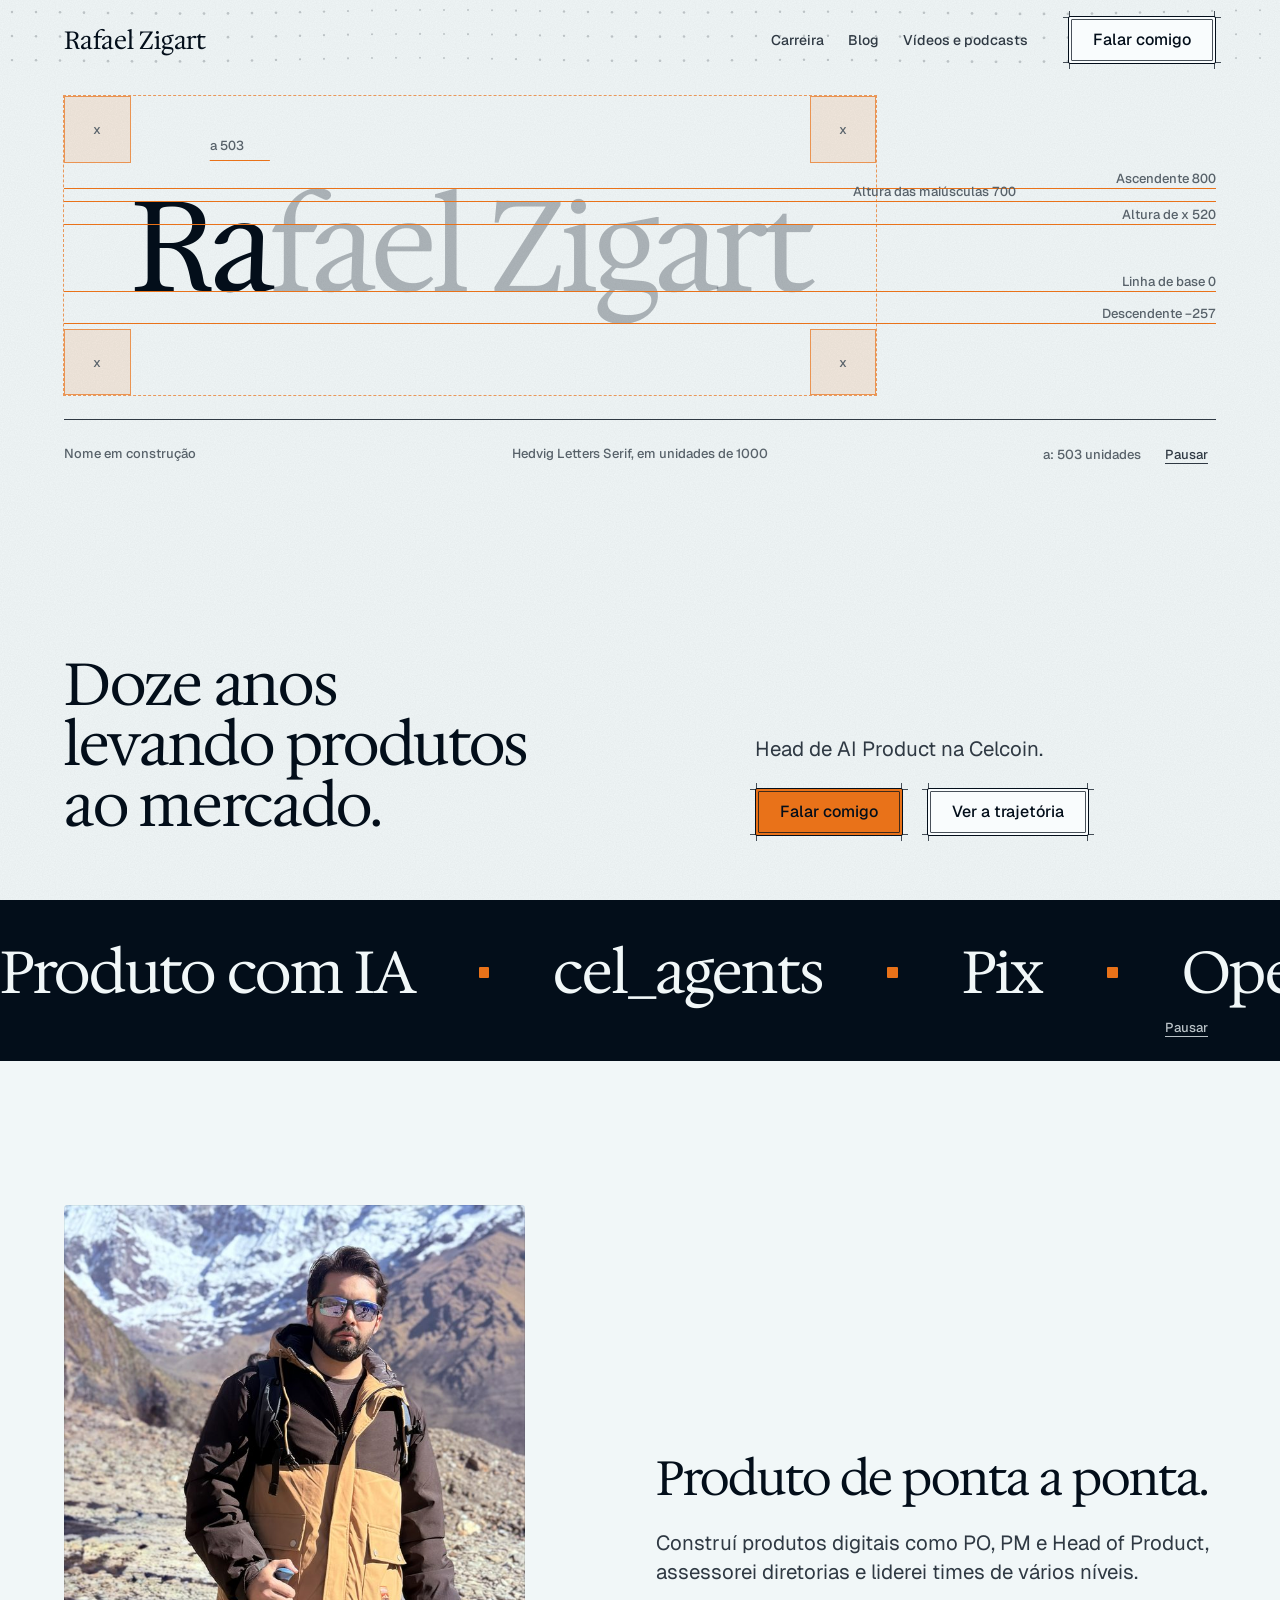
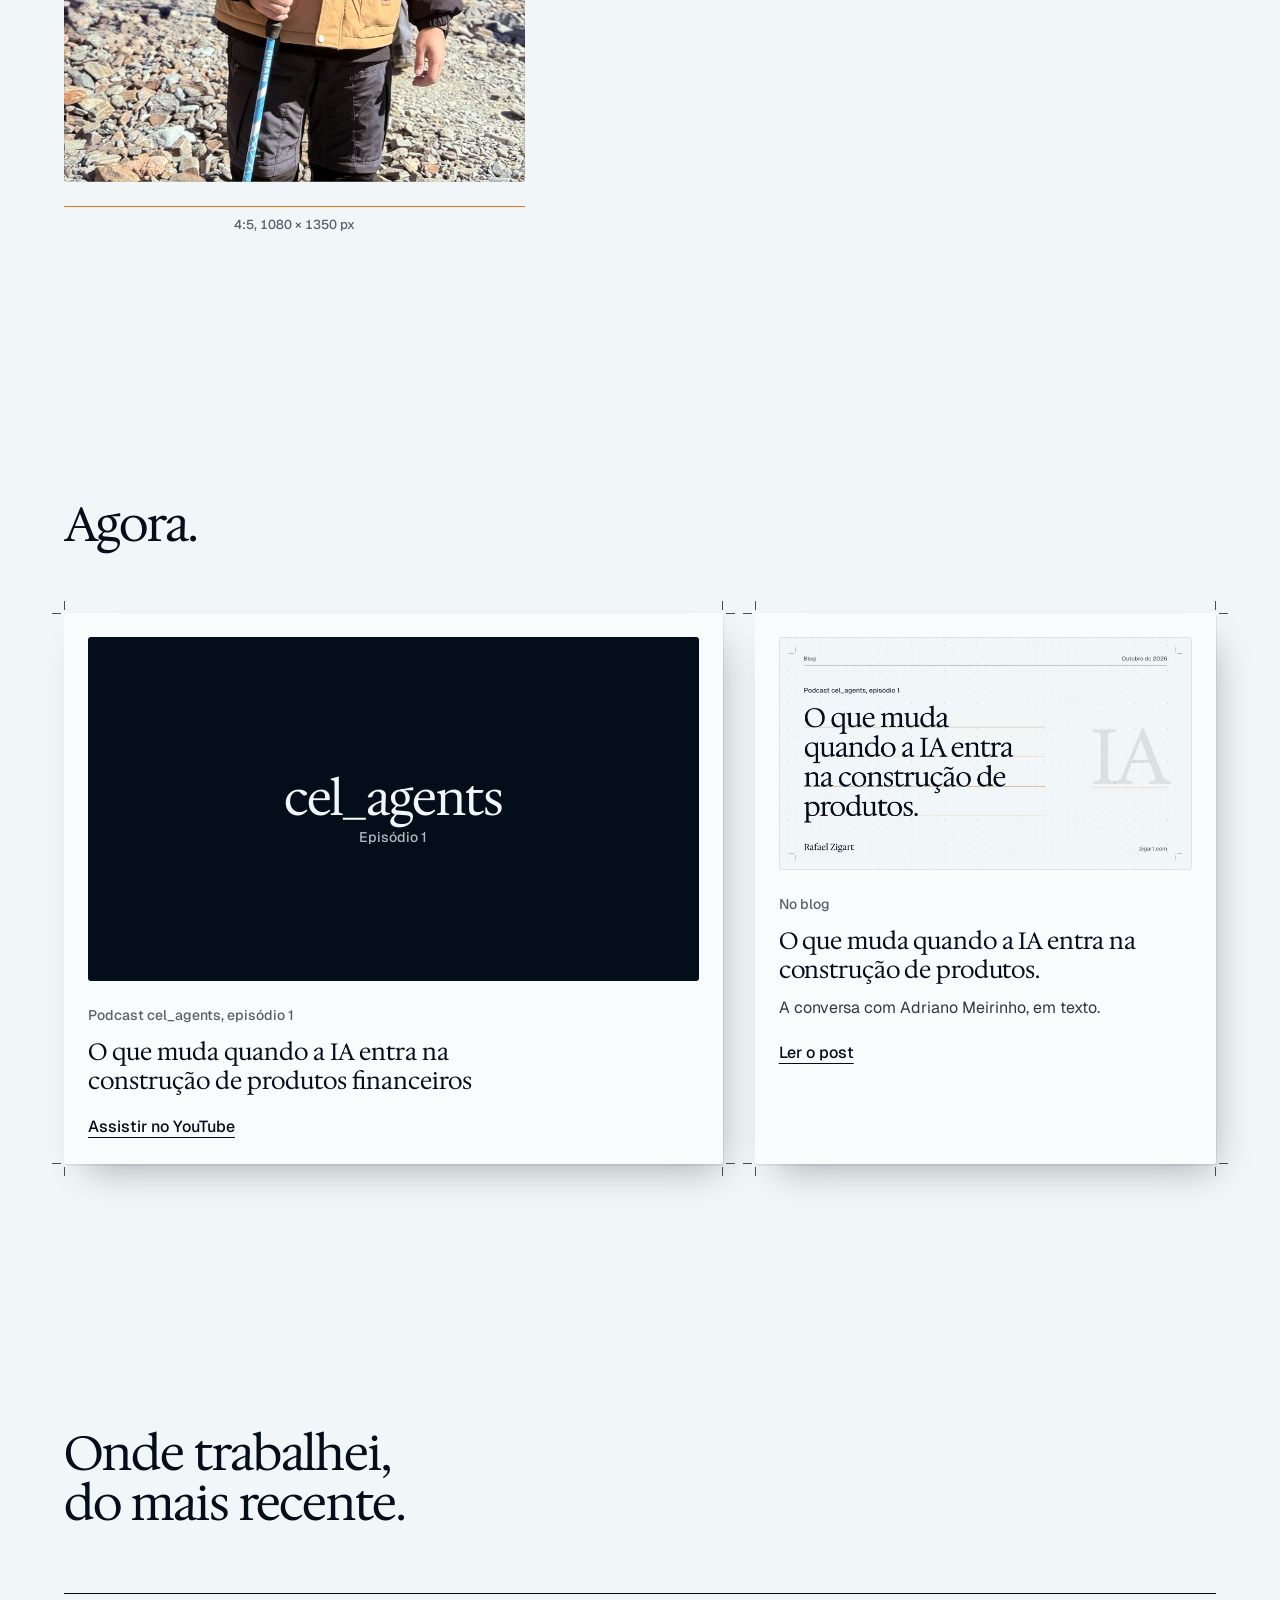
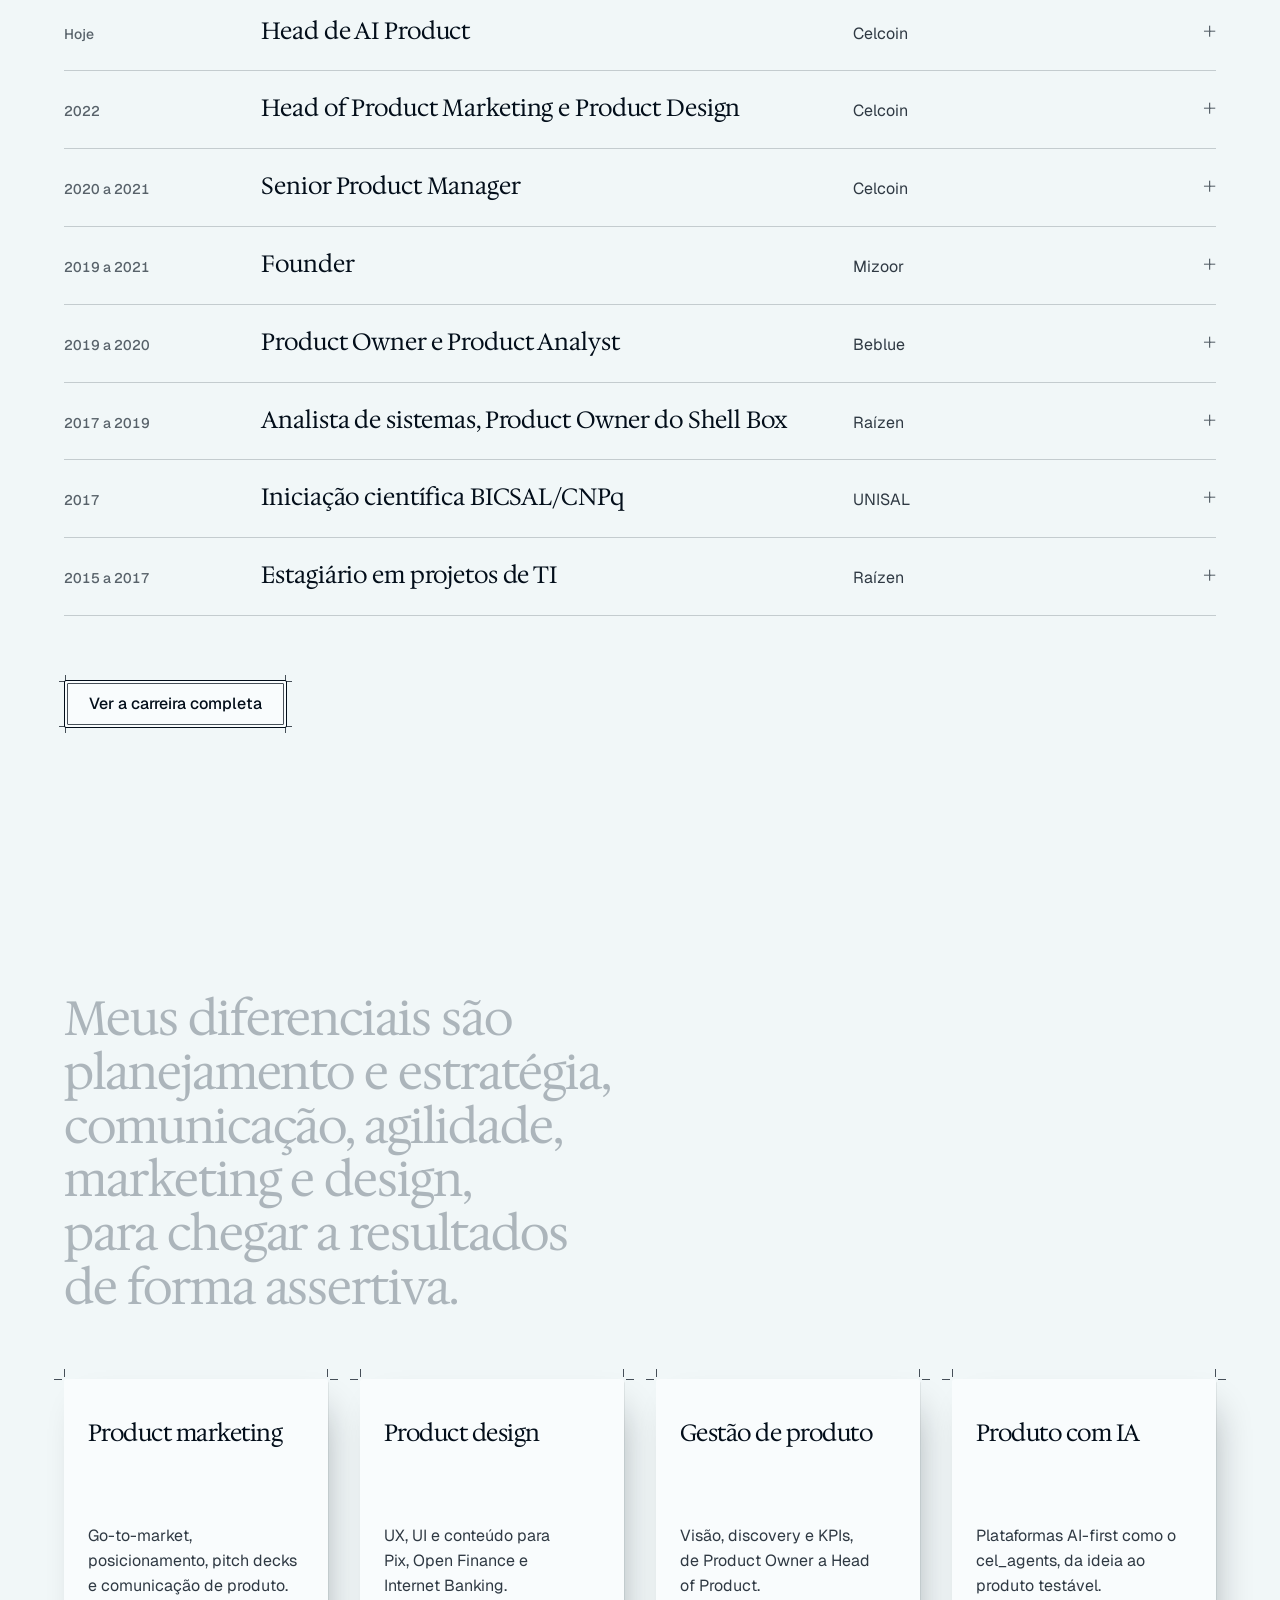
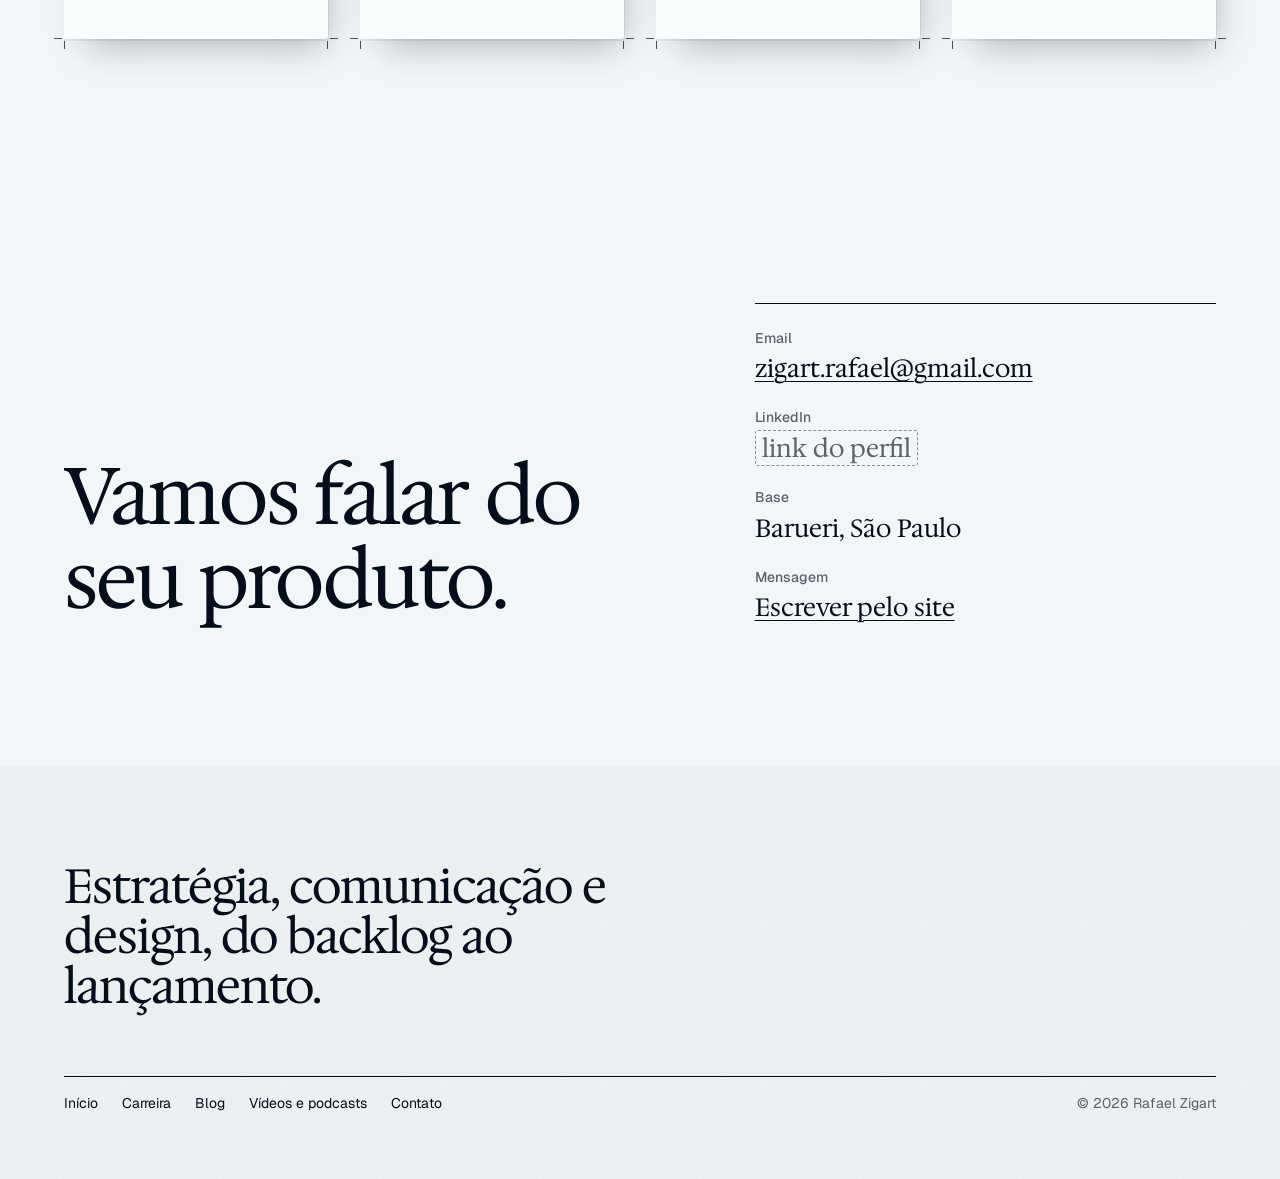
==== index.html @ e094306a "Transições entre páginas, títulos que sobem palavra por palavra, números que contam e foto revelada " ====
<!doctype html>
<html lang="pt-BR">
<head>
<meta charset="utf-8">
<meta name="viewport" content="width=device-width, initial-scale=1">
<title>Rafael Zigart, produto e design</title>
<meta name="description" content="Rafael Zigart é Head de AI Product na Celcoin, com doze anos levando produtos digitais ao mercado.">
<link rel="preconnect" href="https://fonts.googleapis.com">
<link rel="preconnect" href="https://fonts.gstatic.com" crossorigin>
<link href="https://fonts.googleapis.com/css2?family=Hedvig+Letters+Serif:opsz@12..24&family=Geist:wght@400;500&display=swap" rel="stylesheet">
<script>(function(){var d=document.documentElement;d.classList.add('js');try{var n=sessionStorage.getItem('zc');if(n&&!matchMedia('(prefers-reduced-motion: reduce)').matches){d.classList.add('is-entering');d.setAttribute('data-curtain',n);sessionStorage.removeItem('zc');setTimeout(function(){d.classList.remove('is-entering','is-revealing');},2500);}}catch(e){}})();</script>
<script src="js/site.js" defer></script>
<link rel="stylesheet" href="css/site.css">
</head>
<body>
<a class="skip" href="#main">Pular para o conteúdo</a>

<header class="nav proof">
    <div class="container">
      <a class="wordmark" href="index.html" aria-label="Rafael Zigart, início">Rafael Zigart</a>
      <div class="nav__right">
        <nav aria-label="Principal">
          <ul class="nav__links"><li><a href="carreira.html">Carreira</a></li><li><a href="blog/">Blog</a></li><li><a href="midia.html">Vídeos e podcasts</a></li></ul>
        </nav>
        <a class="btn crop" href="contato.html">Falar comigo</a>
      </div>
    </div>
  </header>

<main id="main">
  <section class="hero proof" aria-labelledby="hero-title">
    <div class="container">
      <figure class="construct" aria-label="O nome Rafael Zigart desenhado com as linhas de construção da fonte">
        <div class="construct__frame">
          <span class="construct__name" aria-hidden="true"><span class="ch" data-adv="648">R</span><span class="ch" data-adv="503">a</span><span class="ch" data-adv="367">f</span><span class="ch" data-adv="503">a</span><span class="ch" data-adv="517">e</span><span class="ch" data-adv="278">l</span><span class="ch" data-adv="220"> </span><span class="ch" data-adv="589">Z</span><span class="ch" data-adv="287">i</span><span class="ch" data-adv="510">g</span><span class="ch" data-adv="503">a</span><span class="ch" data-adv="417">r</span><span class="ch" data-adv="391">t</span></span>
          <span class="measure" aria-hidden="true"><i class="measure__bar"></i><b class="measure__val"></b></span>
          <span class="cs cs--tl" aria-hidden="true">x</span><span class="cs cs--tr" aria-hidden="true">x</span><span class="cs cs--bl" aria-hidden="true">x</span><span class="cs cs--br" aria-hidden="true">x</span>
        </div>
        <div class="guides" aria-hidden="true">
          <i class="guide guide--asc"><span>Ascendente 800</span></i>
          <i class="guide guide--cap"><span>Altura das maiúsculas 700</span></i>
          <i class="guide guide--x"><span>Altura de x 520</span></i>
          <i class="guide guide--base"><span>Linha de base 0</span></i>
          <i class="guide guide--desc"><span>Descendente −257</span></i>
        </div>
        <figcaption class="readline"><span>Nome em construção</span><span>Hedvig Letters Serif, em unidades de 1000</span><span class="readline__end"><span data-measure-hint="Toque numa letra para medir">Toque numa letra para medir</span><button class="measure-toggle" type="button" data-measure-toggle>Pausar</button></span></figcaption>
      </figure>
      <div class="hero__foot">
        <h1 id="hero-title">Doze anos levando produtos ao mercado.</h1>
        <div class="hero__side">
          <p class="lead">Head de AI Product na Celcoin.</p>
          <div class="actions">
            <a class="btn btn--primary crop" href="contato.html">Falar comigo</a>
            <a class="btn crop" href="#trajetoria">Ver a trajetória</a>
          </div>
        </div>
      </div>
    </div>
  </section>

  <section class="marquee" data-loop aria-label="Temas com que trabalho">
    <div class="marquee__track">
      <ul class="marquee__list"><li>Produto com IA</li><li>cel_agents</li><li>Pix</li><li>Open Finance</li><li>Design system</li><li>Go-to-market</li><li>Shell Box</li><li>Discovery</li><li>Internet Banking</li><li>Product marketing</li></ul>
      <ul class="marquee__list" aria-hidden="true"><li>Produto com IA</li><li>cel_agents</li><li>Pix</li><li>Open Finance</li><li>Design system</li><li>Go-to-market</li><li>Shell Box</li><li>Discovery</li><li>Internet Banking</li><li>Product marketing</li></ul>
    </div>
    <div class="container marquee__bar"><button class="marquee__toggle" type="button" data-loop-toggle>Pausar</button></div>
  </section>

  <section class="section about" id="sobre" aria-labelledby="about-title">
    <div class="container about__grid">
      <figure class="about__photo">
        <div class="photo crop">
          <img src="images/rafael-1080.jpg" srcset="images/rafael-720.jpg 720w, images/rafael-1080.jpg 1080w" sizes="(min-width: 60rem) 40vw, 100vw" width="1080" height="1350" alt="Rafael Zigart de óculos escuros e jaqueta, com um bastão de caminhada, diante de montanhas nevadas" loading="lazy">
        </div>
        <figcaption class="redline"><span>4:5, 1080 × 1350 px</span></figcaption>
      </figure>
      <div class="about__text">
        <h2 id="about-title">Produto de ponta a ponta.</h2>
        <p class="lead">Construí produtos digitais como PO, PM e Head of Product, assessorei diretorias e liderei times de vários níveis.</p>
      </div>
    </div>
  </section>

  <section class="section section--s now" id="agora" aria-labelledby="now-title">
    <div class="container">
      <div class="head"><h2 id="now-title">Agora.</h2></div>
      <div class="now__grid">
        <a class="now__card now__card--ep crop" href="https://www.youtube.com/watch?v=ND6KEQ3miMg">
          <span class="thumb" data-slot="now-ep" data-kind="product" data-alt="Miniatura do episódio 1 de cel_agents">
            <img src="https://i.ytimg.com/vi/ND6KEQ3miMg/hqdefault.jpg" width="480" height="360" alt="" loading="lazy">
            <span class="thumb__fallback" aria-hidden="true">cel_agents<small>Episódio 1</small></span>
          </span>
          <span class="now__meta">Podcast cel_agents, episódio 1</span>
          <span class="now__title">O que muda quando a IA entra na construção de produtos financeiros</span>
          <span class="now__go">Assistir no YouTube</span>
        </a>
        <a class="now__card now__card--post crop" href="blog/ia-na-construcao-de-produtos-financeiros.html">
          <img class="now__cover" src="images/blog/ia-na-construcao-de-produtos-financeiros.jpg" width="1600" height="900" alt="" loading="lazy">
          <span class="now__meta">No blog</span>
          <span class="now__title now__title--l">O que muda quando a IA entra na construção de produtos.</span>
          <span class="now__line">A conversa com Adriano Meirinho, em texto.</span>
          <span class="now__go">Ler o post</span>
        </a>
      </div>
    </div>
  </section>

  <section class="section" id="trajetoria" aria-labelledby="career-title">
    <div class="container">
      <div class="head"><h2 id="career-title">Onde trabalhei, do mais recente.</h2></div>
      <ul class="set summary"><li><a class="sum" href="carreira.html#c1"><span class="sum__years">Hoje</span><span class="sum__role">Head de AI Product</span><span class="sum__org">Celcoin</span><span class="sum__go" aria-hidden="true">+</span></a></li><li><a class="sum" href="carreira.html#c2"><span class="sum__years">2022</span><span class="sum__role">Head of Product Marketing e Product Design</span><span class="sum__org">Celcoin</span><span class="sum__go" aria-hidden="true">+</span></a></li><li><a class="sum" href="carreira.html#c3"><span class="sum__years">2020 a 2021</span><span class="sum__role">Senior Product Manager</span><span class="sum__org">Celcoin</span><span class="sum__go" aria-hidden="true">+</span></a></li><li><a class="sum" href="carreira.html#c4"><span class="sum__years">2019 a 2021</span><span class="sum__role">Founder</span><span class="sum__org">Mizoor</span><span class="sum__go" aria-hidden="true">+</span></a></li><li><a class="sum" href="carreira.html#c5"><span class="sum__years">2019 a 2020</span><span class="sum__role">Product Owner e Product Analyst</span><span class="sum__org">Beblue</span><span class="sum__go" aria-hidden="true">+</span></a></li><li><a class="sum" href="carreira.html#c6"><span class="sum__years">2017 a 2019</span><span class="sum__role">Analista de sistemas, Product Owner do Shell Box</span><span class="sum__org">Raízen</span><span class="sum__go" aria-hidden="true">+</span></a></li><li><a class="sum" href="carreira.html#c7"><span class="sum__years">2017</span><span class="sum__role">Iniciação científica BICSAL/CNPq</span><span class="sum__org">UNISAL</span><span class="sum__go" aria-hidden="true">+</span></a></li><li><a class="sum" href="carreira.html#c8"><span class="sum__years">2015 a 2017</span><span class="sum__role">Estagiário em projetos de TI</span><span class="sum__org">Raízen</span><span class="sum__go" aria-hidden="true">+</span></a></li></ul>
      <div class="summary__more"><a class="btn crop" href="carreira.html">Ver a carreira completa</a></div>
    </div>
  </section>

  <section class="section section--s" id="o-que-faco" aria-labelledby="do-title">
    <div class="container">
      <div class="head words">
        <h2 id="do-title" class="words__text" data-words>Meus diferenciais são planejamento e estratégia, comunicação, agilidade, marketing e design, para chegar a resultados de forma assertiva.</h2>
      </div>
      <ul class="cards">
        <li class="card crop"><h3>Product marketing</h3><p>Go-to-market, posicionamento, pitch decks e comunicação de produto.</p></li>
        <li class="card crop"><h3>Product design</h3><p>UX, UI e conteúdo para Pix, Open Finance e Internet Banking.</p></li>
        <li class="card crop"><h3>Gestão de produto</h3><p>Visão, discovery e KPIs, de Product Owner a Head of Product.</p></li>
        <li class="card crop"><h3>Produto com IA</h3><p>Plataformas AI-first como o cel_agents, da ideia ao produto testável.</p></li>
      </ul>
    </div>
  </section>

  <section class="section" id="contato" aria-labelledby="contact-title">
    <div class="container contact">
      <h2 id="contact-title">Vamos falar do seu produto.</h2>
      <dl>
        <div><dt>Email</dt><dd><a class="link" href="mailto:zigart.rafael@gmail.com">zigart.rafael@gmail.com</a></dd></div>
        <div><dt>LinkedIn</dt><dd><span class="fill" data-fill="linkedin">link do perfil</span></dd></div>
        <div><dt>Base</dt><dd>Barueri, São Paulo</dd></div>
        <div><dt>Mensagem</dt><dd><a class="link" href="contato.html">Escrever pelo site</a></dd></div>
      </dl>
    </div>
  </section>
</main>

<footer class="footer proof">
  <div class="container">
    <p class="footer__line">Estratégia, comunicação e design, do backlog ao lançamento.</p>
    <div class="footer__row">
      <ul><li><a href="index.html">Início</a></li><li><a href="carreira.html">Carreira</a></li><li><a href="blog/">Blog</a></li><li><a href="midia.html">Vídeos e podcasts</a></li><li><a href="contato.html">Contato</a></li></ul>
      <p>© 2026 Rafael Zigart</p>
    </div>
  </div>
</footer>
<script>document.querySelectorAll('[data-slot] img').forEach((i) => { if (i.complete && !i.naturalWidth) i.remove(); else i.addEventListener('error', () => i.remove(), { once: true }); });</script>
</body>
</html>
---- css/site.css ----
/* Hallmark · shape: Long Document, swapped to an index that opens (a hire page needs its action in view, not inside prose) · genre: editorial · theme: Studio (by request) · job: hire · draw: de8ef2
 * hero: Ledge (swapped from Banner: the user asked for the Studio look, its wordmark construction) · nav: edge-aligned, the wordmark, two links and the printed action, no rule (swapped from search-led: one page has nothing to search) · footer: statement, one line from his own profile over the links · imagery: one photograph, the user's own, natural, crop-marked in the about split · signature: the name under construction, Hedvig set huge on its real metrics (ascender 800, cap 700, x-height 520, descender -257)
 * axes: light/roman-serif/cool · posture: restrained · contrast: pass · fold: pass · v2.0.0 */
/* Hallmark · pre-emit critique: P4 H4 E4 S4 R4 V4 · weakest: S, a head about twelve years fits other careers; the name drawn on its own font metrics and the Shell Box case opened in place carry the specificity */
/* Hallmark · dismissed 58 · the 88 words at y 1200 are the index rows, years and company names read as a list, not running copy */
/* Hallmark · waive 77 · midia lists are empty until the YouTube and podcast links arrive · midia, contato and blog are inner pages of the Rafael Zigart site, filled one line per video or episode */
/* Hallmark · dismissed 25 · .words__text is a one-sentence statement at section size, not running prose; 28ch keeps it to four lines */
/* Hallmark · dismissed F7 · every printed piece is the same paper sheet by the Studio theme rule: one shadow, for paper objects only */
/* Hallmark · dismissed 23 · the curtain accent is a 1px baseline rule drawn by a gradient sized 100% x 1px, not a fill */
@import url("./tokens.css");
@import url("./base.css");

:root {
  --nav-h: 80px;
  --text-mark: clamp(3rem, 10vw, 11rem);
  --cs: 0.52em;
  --grain: url("data:image/svg+xml,%3Csvg xmlns='http://www.w3.org/2000/svg' width='160' height='160'%3E%3Cfilter id='n'%3E%3CfeTurbulence type='fractalNoise' baseFrequency='0.85' numOctaves='2' stitchTiles='stitch'/%3E%3CfeColorMatrix values='0 0 0 0 0 0 0 0 0 0 0 0 0 0 0 0 0 0 0.05 0'/%3E%3C/filter%3E%3Crect width='100%25' height='100%25' filter='url(%23n)'/%3E%3C/svg%3E");
}

.skip { position: absolute; left: var(--space-md); top: calc(-1 * var(--space-3xl)); z-index: var(--z-toast); padding: var(--space-xs) var(--space-md); background: var(--color-ink); color: var(--color-paper); }
.skip:focus-visible { top: var(--space-md); }

/* The proof ground: hero, nav and footer only */
.proof { background-image: var(--grain), radial-gradient(circle at 1px 1px, var(--color-dot) 1px, transparent 1.4px); background-size: 160px 160px, 24px 24px; }

/* Crop marks */
.crop { position: relative; --l: 8px; --o: 10px; }
.crop::before { content: ""; position: absolute; inset: calc(-1 * var(--o)); pointer-events: none; transition: transform var(--dur-short) var(--ease-out);
  background:
    linear-gradient(var(--color-mark), var(--color-mark)) 0 var(--o) / var(--l) 1px no-repeat,
    linear-gradient(var(--color-mark), var(--color-mark)) var(--o) 0 / 1px var(--l) no-repeat,
    linear-gradient(var(--color-mark), var(--color-mark)) 100% var(--o) / var(--l) 1px no-repeat,
    linear-gradient(var(--color-mark), var(--color-mark)) calc(100% - var(--o)) 0 / 1px var(--l) no-repeat,
    linear-gradient(var(--color-mark), var(--color-mark)) 0 calc(100% - var(--o)) / var(--l) 1px no-repeat,
    linear-gradient(var(--color-mark), var(--color-mark)) var(--o) 100% / 1px var(--l) no-repeat,
    linear-gradient(var(--color-mark), var(--color-mark)) 100% calc(100% - var(--o)) / var(--l) 1px no-repeat,
    linear-gradient(var(--color-mark), var(--color-mark)) calc(100% - var(--o)) 100% / 1px var(--l) no-repeat; }

/* Printed controls */
.btn { position: relative; display: inline-flex; align-items: center; min-height: 48px; padding: 0 var(--space-lg); border: var(--rule-hair) solid var(--color-ink); border-radius: 2px; background: var(--color-paper-hi); color: var(--color-ink); font: 500 var(--text-md)/1 var(--font-body); white-space: nowrap; text-decoration: none; cursor: pointer; transition: background-color var(--dur-short) var(--ease-out), transform var(--dur-micro) var(--ease-out); }
.btn::after { content: ""; position: absolute; inset: 2px; border: var(--rule-hair) solid var(--color-mark); border-radius: 1px; pointer-events: none; }
.btn.crop { --l: 6px; --o: 6px; }
.btn:hover { background: var(--color-paper-2); }
.btn:hover::before { transform: scale(1.06, 1.18); }
.btn:active { transform: translateY(1px); }
.btn:focus-visible { outline: 2px solid var(--color-focus); outline-offset: 3px; }
.btn:disabled, .btn[aria-disabled="true"] { opacity: 0.55; cursor: not-allowed; transform: none; }
.btn--primary { background: var(--color-accent); color: var(--color-accent-ink); }
.btn--primary:hover { background: color-mix(in oklab, var(--color-accent) 88%, var(--color-ink)); }
@media (prefers-reduced-motion: reduce) { .btn, .crop::before { transition: background-color var(--dur-short) linear; } .btn:hover::before { transform: none; } }

/* Nav */
.nav { height: var(--nav-h); }
.nav .container { display: flex; align-items: center; justify-content: space-between; gap: var(--space-lg); height: 100%; }
.wordmark { font: 400 var(--text-xl)/1 var(--font-display); letter-spacing: -0.01em; color: var(--color-ink); text-decoration: none; white-space: nowrap; }
.wordmark:focus-visible { outline: 2px solid var(--color-focus); outline-offset: 4px; }
.nav__right { display: flex; align-items: center; gap: var(--space-xl); }
.nav__links { display: flex; gap: var(--space-lg); margin: 0; padding: 0; list-style: none; }
.nav__links a { font-size: var(--text-sm); font-weight: 500; color: var(--color-ink-2); text-decoration: none; white-space: nowrap; transition: color var(--dur-short) var(--ease-out); }
.nav__links a:hover { color: var(--color-ink); text-decoration: underline var(--rule-hair) var(--color-accent); text-underline-offset: 0.3em; }
.nav__links a:focus-visible { outline: 2px solid var(--color-focus); outline-offset: 4px; }

/* Hero: the name under construction */
.hero { min-height: calc(100dvh - var(--nav-h)); display: flex; }
.hero .container { display: flex; flex-direction: column; justify-content: space-between; gap: var(--space-xl); padding-block: var(--space-md) var(--space-2xl); }
.readline { display: grid; grid-template-columns: repeat(3, minmax(0, 1fr)); align-items: center; gap: var(--space-md); padding-bottom: var(--space-sm); border-bottom: var(--rule-hair) solid var(--color-ink-2); font-size: var(--text-xs); font-weight: 500; color: var(--color-muted); }
.readline span:nth-child(2) { text-align: center; }
.readline span:last-child { text-align: end; }
.construct { position: relative; margin: 0; font-size: var(--text-mark); }
.construct .readline { margin-top: var(--space-lg); padding: var(--space-sm) 0 0; border-bottom: 0; border-top: var(--rule-hair) solid var(--color-ink-2); }
.construct__frame { position: relative; display: inline-block; padding: var(--cs); outline: 1px dashed color-mix(in oklab, var(--color-accent) 70%, transparent); outline-offset: 0; }
.construct__name { display: block; font: 400 1em/1.3 var(--font-display); letter-spacing: -0.03em; white-space: nowrap; color: var(--color-ink); }
.cs { position: absolute; width: calc(var(--text-mark) * 0.52); height: calc(var(--text-mark) * 0.52); background: color-mix(in oklab, var(--color-accent) 12%, transparent); outline: 1px solid color-mix(in oklab, var(--color-accent) 70%, transparent); outline-offset: -1px; display: grid; place-items: center; font: 500 var(--text-xs)/1 var(--font-body); color: var(--color-muted); }
.cs--tl { top: 0; left: 0; } .cs--tr { top: 0; right: 0; } .cs--bl { bottom: 0; left: 0; } .cs--br { bottom: 0; right: 0; }
.guides { position: absolute; top: 0; left: 0; right: 0; height: calc(1.3em + 2 * var(--cs)); pointer-events: none; }
.guide { position: absolute; left: 0; right: 0; height: var(--rule-hair); background: var(--color-accent); transform-origin: left center; animation: draw 700ms var(--ease-out) both; }
.guide span { position: absolute; right: 0; bottom: var(--space-2xs); font: 500 var(--text-xs)/1 var(--font-body); color: var(--color-muted); font-variant-numeric: tabular-nums; white-space: nowrap; }
.guide--cap span { right: 200px; }
.guide--asc { top: calc(var(--cs) + 0.20em); }
.guide--cap { top: calc(var(--cs) + 0.30em); animation-delay: 40ms; }
.guide--x { top: calc(var(--cs) + 0.48em); animation-delay: 80ms; }
.guide--base { top: calc(var(--cs) + 1.00em); animation-delay: 120ms; }
.guide--desc { top: calc(var(--cs) + 1.257em); animation-delay: 160ms; }
@keyframes draw { from { transform: scaleX(0); } to { transform: scaleX(1); } }
@media (prefers-reduced-motion: reduce) { .guide { animation: none; } }
.hero__foot { display: grid; grid-template-columns: repeat(12, minmax(0, 1fr)); column-gap: var(--gap-columns); align-items: end; }
.hero__foot h1 { grid-column: 1 / 7; max-width: 16ch; font-size: var(--text-display-s); line-height: 1.02; }
.hero__side { grid-column: 8 / 13; display: grid; gap: var(--space-lg); }
.hero__side p { color: var(--color-ink-2); max-width: 40ch; }
.actions { display: flex; flex-wrap: wrap; gap: var(--space-lg); }

/* Sections */
.section { padding-block: var(--section-gap); }
.section--s { padding-block: var(--section-gap-s); }
.head { display: grid; grid-template-columns: repeat(12, minmax(0, 1fr)); column-gap: var(--gap-columns); align-items: end; margin-bottom: var(--space-2xl); }
.head h2 { grid-column: 1 / 7; }

/* About: the photograph, crop-marked, with its ratio redline */
.about__grid { display: grid; grid-template-columns: repeat(12, minmax(0, 1fr)); column-gap: var(--gap-columns); align-items: center; }
.about__photo { grid-column: 1 / 6; margin: 0; }
.photo { aspect-ratio: 4 / 5; border-radius: var(--radius-card); --o: 14px; --l: 10px; }
.photo img { width: 100%; height: 100%; object-fit: cover; object-position: 50% 30%; border-radius: var(--radius-card); outline: 1px solid color-mix(in oklab, var(--color-ink) 8%, transparent); outline-offset: -1px; }
.redline { position: relative; margin-top: var(--space-lg); padding-top: var(--space-xs); border-top: var(--rule-hair) solid var(--color-accent); font-size: var(--text-xs); font-weight: 500; color: var(--color-muted); font-variant-numeric: tabular-nums; text-align: center; }
.about__text { grid-column: 7 / 13; display: grid; gap: var(--space-lg); }
.about__text .lead { color: var(--color-ink-2); }

/* An index that opens */
.set { margin: 0; padding: 0; list-style: none; border-top: var(--rule-hair) solid var(--color-ink); }
.set > li { border-bottom: var(--rule-hair) solid var(--color-rule); }
.row summary { display: grid; grid-template-columns: repeat(12, minmax(0, 1fr)); column-gap: var(--gap-columns); align-items: baseline; padding-block: var(--space-xl); cursor: pointer; list-style: none; transition: background-color var(--dur-short) var(--ease-out); }
.row summary::-webkit-details-marker { display: none; }
.row summary:hover { background: var(--color-paper-2); }
.row summary:focus-visible { outline: 2px solid var(--color-focus); outline-offset: -2px; }
.row__years { grid-column: 1 / 3; font-size: var(--text-sm); font-weight: 500; color: var(--color-muted); font-variant-numeric: tabular-nums; }
.row__role { grid-column: 3 / 9; font: 400 var(--text-title)/1.15 var(--font-display); letter-spacing: -0.005em; }
.row__org { grid-column: 9 / 12; color: var(--color-ink-2); }
.row__sign { grid-column: 12 / 13; justify-self: end; font: 400 var(--text-title)/1 var(--font-display); color: var(--color-muted); transition: transform var(--dur-short) var(--ease-out); }
.row[open] .row__sign { transform: rotate(45deg); }
.row__body { display: grid; grid-template-columns: repeat(12, minmax(0, 1fr)); column-gap: var(--gap-columns); padding-bottom: var(--space-2xl); }
.row__body > p { grid-column: 3 / 9; color: var(--color-ink-2); max-width: 56ch; }
.case { grid-column: 3 / 13; display: grid; grid-template-columns: repeat(10, minmax(0, 1fr)); column-gap: var(--gap-columns); row-gap: var(--space-xl); align-items: start; }
.case__text { grid-column: 1 / 5; display: grid; gap: var(--space-lg); }
.case__text p { color: var(--color-ink-2); }
.facts { display: grid; grid-template-columns: max-content minmax(0, 1fr); column-gap: var(--space-lg); row-gap: var(--space-xs); margin: 0; }
.facts dt { font-size: var(--text-sm); font-weight: 500; color: var(--color-muted); padding-top: var(--space-3xs); }
.facts dd { margin: 0; }
.sheet { grid-column: 6 / 11; margin: var(--space-sm) 0; padding: var(--space-xl); background: var(--color-paper-hi); border-radius: var(--radius-card); box-shadow: var(--shadow-sheet); --o: 14px; --l: 10px; }
.sheet ul { margin: 0; padding: 0; list-style: none; display: grid; gap: var(--space-xs); }
.sheet li { font: 400 var(--text-section)/1.02 var(--font-display); letter-spacing: var(--tracking-display); }
.sheet figcaption { margin-top: var(--space-lg); font-size: var(--text-sm); font-weight: 500; color: var(--color-muted); }
@media (prefers-reduced-motion: reduce) { .row__sign, .row summary { transition: none; } }

/* What I do: four printed cards */
.cards { display: grid; grid-template-columns: repeat(4, minmax(0, 1fr)); gap: var(--gap-columns); margin: 0; padding: 0; list-style: none; }
.card { display: grid; align-content: space-between; gap: var(--space-xl); min-height: 260px; padding: var(--space-xl) var(--space-lg); background: var(--color-paper-hi); border-radius: var(--radius-card); box-shadow: var(--shadow-sheet); }
.card h3 { font-size: var(--text-title); }
.card p { color: var(--color-ink-2); }

/* Ink band, set as prose */
.ink { background: var(--color-ink); color: var(--color-paper); }
.prose { margin-inline: auto; max-width: 62ch; font-size: var(--text-lead); line-height: 1.65; }
.prose h2.inline { display: inline; max-width: none; font: 400 1.35em/1.3 var(--font-display); letter-spacing: -0.01em; color: var(--color-paper); }
.prose h2.inline + p { display: inline; }
.prose p { color: color-mix(in oklab, var(--color-paper) 88%, var(--color-ink)); }
.prose small { display: block; margin-top: var(--space-lg); font-size: var(--text-sm); font-weight: 500; color: color-mix(in oklab, var(--color-paper) 76%, var(--color-ink)); }

/* Education */
.table { width: 100%; border-collapse: collapse; border-top: var(--rule-hair) solid var(--color-ink); }
.table th { padding: var(--space-sm) 0; text-align: start; font-size: var(--text-sm); font-weight: 500; color: var(--color-muted); white-space: nowrap; }
.table td { padding: var(--space-lg) var(--space-lg) var(--space-lg) 0; border-top: var(--rule-hair) solid var(--color-rule); vertical-align: baseline; color: var(--color-ink-2); }
.table td:first-child { width: 46%; font: 400 var(--text-title)/1.2 var(--font-display); letter-spacing: -0.005em; color: var(--color-ink); }
.table td:last-child, .table th:last-child { padding-right: 0; text-align: end; white-space: nowrap; font-variant-numeric: tabular-nums; }

/* Contact */
.contact { display: grid; grid-template-columns: repeat(12, minmax(0, 1fr)); column-gap: var(--gap-columns); row-gap: var(--space-2xl); align-items: end; }
.contact h2 { grid-column: 1 / 7; font-size: var(--text-display); max-width: 12ch; }
.contact dl { grid-column: 8 / 13; margin: 0; display: grid; gap: var(--space-lg); border-top: var(--rule-hair) solid var(--color-ink); padding-top: var(--space-lg); }
.contact dt { font-size: var(--text-sm); font-weight: 500; color: var(--color-muted); }
.contact dd { margin: var(--space-2xs) 0 0; font: 400 var(--text-xl)/1.2 var(--font-display); }
.fill { padding: 0 0.25em; border: 1px dashed color-mix(in oklch, var(--color-muted) 70%, transparent); border-radius: 3px; color: var(--color-muted); -webkit-box-decoration-break: clone; box-decoration-break: clone; }

/* Footer: statement */
.footer { padding-block: var(--space-3xl) var(--space-2xl); }
.footer__line { max-width: 22ch; font: 400 var(--text-section)/1.04 var(--font-display); letter-spacing: var(--tracking-display); }
.footer__row { display: flex; flex-wrap: wrap; justify-content: space-between; gap: var(--space-lg); margin-top: var(--space-2xl); padding-top: var(--space-md); border-top: var(--rule-hair) solid var(--color-ink); font-size: var(--text-sm); }
.footer__row ul { display: flex; flex-wrap: wrap; gap: var(--space-lg); margin: 0; padding: 0; list-style: none; }
.footer__row a { color: var(--color-ink); text-decoration: none; }
.footer__row a:hover { text-decoration: underline var(--rule-hair) var(--color-accent); text-underline-offset: 0.3em; }
.footer__row a:focus-visible { outline: 2px solid var(--color-focus); outline-offset: 2px; }
.footer__row p { color: var(--color-muted); }

@media (max-width: 60rem) {
  .hero { min-height: 0; }
  .hero .container { gap: var(--space-2xl); padding-block: var(--space-xl) var(--space-3xl); }
  .nav__links { display: none; }
  .guide span, .readline span:nth-child(2) { display: none; }
  .readline { grid-template-columns: repeat(2, minmax(0, 1fr)); }
  .about__grid, .hero__foot, .head, .contact, .row summary, .row__body, .case { grid-template-columns: minmax(0, 1fr); row-gap: var(--space-md); }
  .about__grid > *, .hero__foot > *, .head > *, .contact > *, .row summary > *, .row__body > *, .case > * { grid-column: 1 / -1 !important; }
  .row__sign { display: none; }
  .row summary { row-gap: var(--space-2xs); }
  .cards { grid-template-columns: repeat(2, minmax(0, 1fr)); }
}
@media (max-width: 40rem) {
  .cards { grid-template-columns: minmax(0, 1fr); }
  .card { min-height: 0; }
  .table thead { display: none; }
  .table tr { display: grid; padding-block: var(--space-md); border-top: var(--rule-hair) solid var(--color-rule); }
  .table td { padding: 0; border: 0; text-align: start !important; width: auto !important; }
}

/* Inner pages: a short proof banner, then the content */
.nav__links a[aria-current="page"] { color: var(--color-ink); text-decoration: underline var(--rule-hair) var(--color-accent); text-underline-offset: 0.3em; }
.page-hero { padding-block: var(--space-3xl) var(--space-2xl); }
.page-hero .container { display: grid; gap: var(--space-md); }
.page-hero h1 { font-size: var(--text-display); max-width: 18ch; line-height: 1.02; }
.page-hero .lead { color: var(--color-ink-2); }

/* Contact page */
.contact-page { display: grid; grid-template-columns: repeat(12, minmax(0, 1fr)); column-gap: var(--gap-columns); row-gap: var(--space-2xl); align-items: start; }
.form { grid-column: 1 / 8; display: grid; gap: var(--space-lg); }
.contact-page__list { grid-column: 9 / 13; margin: 0; display: grid; gap: var(--space-lg); border-top: var(--rule-hair) solid var(--color-ink); padding-top: var(--space-lg); }
.contact-page__list dt { font-size: var(--text-sm); font-weight: 500; color: var(--color-muted); }
.contact-page__list dd { margin: var(--space-2xs) 0 0; font: 400 var(--text-xl)/1.2 var(--font-display); }
.field { display: grid; gap: var(--space-xs); }
.field label, .seg legend { font-size: var(--text-sm); font-weight: 500; color: var(--color-ink-2); }
.field input, .field textarea { width: 100%; min-height: 48px; padding: var(--space-sm) var(--space-md); border: var(--rule-hair) solid var(--color-muted); border-radius: var(--radius-card); background: var(--color-paper-hi); color: var(--color-ink); outline: 2px solid transparent; outline-offset: -3px; }
.field textarea { resize: vertical; line-height: 1.55; }
.field input:hover, .field textarea:hover { border-color: var(--color-ink-2); }
.field input:focus-visible, .field textarea:focus-visible { outline-color: var(--color-focus); }
.field input[aria-invalid], .field textarea[aria-invalid] { border-color: var(--color-error); }
.field input:disabled, .field textarea:disabled { opacity: 0.55; cursor: not-allowed; }
.seg { display: flex; flex-wrap: wrap; gap: var(--space-xs); margin: 0; padding: 0; border: 0; }
.seg legend { margin-bottom: var(--space-xs); padding: 0; }
.seg input { position: absolute; opacity: 0; width: 1px; height: 1px; }
.seg label { display: inline-flex; align-items: center; min-height: 44px; padding: 0 var(--space-md); border: var(--rule-hair) solid var(--color-rule); border-radius: var(--radius-card); background: var(--color-paper-hi); cursor: pointer; transition: background-color var(--dur-short) var(--ease-out); }
.seg label:hover { background: var(--color-paper-2); }
.seg input:checked + label { background: var(--color-ink); border-color: var(--color-ink); color: var(--color-paper); }
.seg input:focus-visible + label { outline: 2px solid var(--color-focus); outline-offset: 2px; }
.form__foot { display: flex; flex-wrap: wrap; align-items: center; gap: var(--space-lg); }
.form__help { min-height: 1lh; font-size: var(--text-sm); color: var(--color-muted); max-width: 46ch; }
.btn[aria-busy="true"] { cursor: progress; }

/* Blog */
.post { display: grid; grid-template-columns: repeat(12, minmax(0, 1fr)); column-gap: var(--gap-columns); row-gap: var(--space-xs); padding-block: var(--space-xl); }
.post__meta { grid-column: 1 / 3; font-size: var(--text-sm); font-weight: 500; color: var(--color-muted); }
.post__title { grid-column: 3 / 10; font-size: var(--text-section); max-width: 22ch; }
.post__line { grid-column: 3 / 10; color: var(--color-ink-2); }
.posts__next { margin-top: var(--space-xl); color: var(--color-muted); }

/* Videos and podcasts */
.feature { display: grid; grid-template-columns: repeat(12, minmax(0, 1fr)); column-gap: var(--gap-columns); row-gap: var(--space-xl); align-items: center; }
.feature__media { grid-column: 1 / 8; display: block; border-radius: var(--radius-card); --o: 14px; --l: 10px; }
.thumb { display: grid; place-items: center; aspect-ratio: 16 / 9; border-radius: var(--radius-card); background: var(--color-ink); outline: 1px solid color-mix(in oklab, var(--color-ink) 8%, transparent); outline-offset: -1px; }
.thumb__fallback { display: grid; justify-items: center; gap: var(--space-xs); font: 400 var(--text-section)/1 var(--font-display); letter-spacing: var(--tracking-display); color: var(--color-paper); }
.thumb__fallback small { font: 500 var(--text-sm)/1 var(--font-body); letter-spacing: 0; color: color-mix(in oklab, var(--color-paper) 76%, var(--color-ink)); }
.feature__media:hover::before { transform: scale(1.01); }
.feature__media:focus-visible { outline: 2px solid var(--color-focus); outline-offset: 4px; }
.feature__text { grid-column: 8 / 13; display: grid; gap: var(--space-lg); justify-items: start; }
.feature__text .lead { color: var(--color-ink-2); }
.episodes { width: 100%; }
.feature__note { color: var(--color-ink-2); max-width: 52ch; }
.feature__text .actions { align-items: center; }
.ep { display: grid; grid-template-columns: 7rem minmax(0, 1fr) auto; gap: var(--space-md); align-items: baseline; padding-block: var(--space-md); }
.ep__n, .ep__state { font-size: var(--text-sm); font-weight: 500; color: var(--color-muted); }
.ep__title { font: 400 var(--text-lg)/1.25 var(--font-display); color: var(--color-ink); text-decoration: none; }
.ep__title:hover { text-decoration: underline var(--rule-hair) var(--color-accent); text-underline-offset: 0.2em; }
.ep__title:focus-visible { outline: 2px solid var(--color-focus); outline-offset: 2px; }
.ep__title--soon { color: var(--color-muted); }
.media-grid { display: grid; grid-template-columns: repeat(3, minmax(0, 1fr)); gap: var(--space-2xl) var(--gap-columns); margin: 0; padding: 0; list-style: none; }
.media-grid:not(:has(li)) { display: none; }
.video a { display: grid; gap: var(--space-sm); color: var(--color-ink); text-decoration: none; }
.video .thumb__fallback { font-size: var(--text-xl); }
.video__title { font: 400 var(--text-title)/1.2 var(--font-display); }
.video a:hover .video__title { text-decoration: underline var(--rule-hair) var(--color-accent); text-underline-offset: 0.2em; }
.video a:focus-visible { outline: 2px solid var(--color-focus); outline-offset: 4px; }
.set:not(:has(li)) { display: none; }
.episode { display: grid; grid-template-columns: repeat(12, minmax(0, 1fr)); column-gap: var(--gap-columns); align-items: baseline; padding-block: var(--space-lg); }
.episode__show { grid-column: 1 / 4; font-size: var(--text-sm); font-weight: 500; color: var(--color-muted); }
.episode__title { grid-column: 4 / 11; font: 400 var(--text-title)/1.2 var(--font-display); color: var(--color-ink); }
.episode__date { grid-column: 11 / 13; justify-self: end; font-size: var(--text-sm); color: var(--color-muted); }
.media-empty { font: 400 var(--text-xl)/1.4 var(--font-display); color: var(--color-ink-2); max-width: 40ch; }
.band { background: var(--color-paper-2); }

@media (max-width: 60rem) {
  .feature, .contact-page, .post, .episode { grid-template-columns: minmax(0, 1fr); }
  .feature > *, .contact-page > *, .post > *, .episode > * { grid-column: 1 / -1 !important; justify-self: start !important; }
  .media-grid { grid-template-columns: repeat(2, minmax(0, 1fr)); }
}
@media (max-width: 40rem) { .media-grid { grid-template-columns: minmax(0, 1fr); } }

/* Blog post */
.post__title a { color: var(--color-ink); text-decoration: none; }
.post__title a:hover { text-decoration: underline var(--rule-hair) var(--color-accent); text-underline-offset: 0.12em; }
.post__title a:focus-visible { outline: 2px solid var(--color-focus); outline-offset: 4px; }
.article__head { padding-block: var(--space-3xl) var(--space-2xl); }
.article__head .container { display: grid; gap: var(--space-lg); }
.article__head h1 { font-size: var(--text-display-s); max-width: 22ch; line-height: 1.05; }
.article__meta { display: flex; flex-wrap: wrap; gap: var(--space-lg); font-size: var(--text-sm); font-weight: 500; color: var(--color-muted); }
.article__body { max-width: 65ch; margin-inline: auto; padding-block: var(--space-3xl) var(--section-gap); display: grid; gap: var(--space-lg); font-size: 1.125rem; line-height: 1.7; color: var(--color-ink-2); }
.article__body p { max-width: none; }
.article__lede { font: 400 var(--text-xl)/1.45 var(--font-display); color: var(--color-ink); }
.article__body h2 { margin-top: var(--space-xl); font-size: var(--text-title); color: var(--color-ink); }
.article__cta { margin-top: var(--space-2xl); padding-top: var(--space-lg); border-top: var(--rule-hair) solid var(--color-ink); display: grid; gap: var(--space-lg); }
.article__cta .actions { align-items: center; }

/* Motion: the hero settles once, the name can be measured, blocks rise in once */
@keyframes settle { from { opacity: 0; transform: translateY(0.06em); } to { opacity: 1; transform: none; } }
@keyframes rise { from { opacity: 0; transform: translateY(12px); } to { opacity: 1; transform: none; } }
.construct__name { animation: settle 800ms var(--ease-out) 120ms both; }
.cs { animation: rise 500ms var(--ease-out) 260ms both; }
.hero__foot > * { animation: rise 600ms var(--ease-out) both; }
.hero__foot > :first-child { animation-delay: 320ms; }
.hero__foot > :last-child { animation-delay: 420ms; }
.construct .readline { animation: rise 500ms var(--ease-out) 220ms both; }

.ch { transition: opacity var(--dur-short) var(--ease-out); cursor: crosshair; }
.construct__frame.is-measuring .ch:not(.is-on) { opacity: 0.28; }
.measure { display: none; }
.js .measure { display: block; position: absolute; top: calc(var(--cs) - 0.02em); left: 0; width: 100px; opacity: 0; transform: translateX(var(--x, 0px)); transition: transform var(--dur-short) var(--ease-out), opacity var(--dur-short) var(--ease-out); pointer-events: none; }
.measure__bar { position: absolute; left: 0; top: 0; width: 100px; height: 1px; background: var(--color-accent); transform: scaleX(var(--w, 1)); transform-origin: left center; transition: transform var(--dur-short) var(--ease-out); }
.measure__val { position: absolute; left: 0; bottom: var(--space-xs); font: 500 var(--text-xs)/1 var(--font-body); color: var(--color-muted); white-space: nowrap; font-variant-numeric: tabular-nums; }
.construct__frame.is-measuring .measure { opacity: 1; }
[data-measure-hint] { transition: color var(--dur-short) var(--ease-out); }

.js [data-reveal] { opacity: 0; transform: translateY(16px); transition: opacity 600ms var(--ease-out), transform 600ms var(--ease-out); transition-delay: calc(var(--i, 0) * 60ms); }
.js [data-reveal].is-in { opacity: 1; transform: none; }

.row[open] .row__body { animation: rise 380ms var(--ease-out) both; }
.row__role { transition: transform var(--dur-short) var(--ease-out); }
.row summary:hover .row__role { transform: translateX(6px); }

.nav__links a { position: relative; }
.nav__links a::after { content: ""; position: absolute; left: 0; right: 0; bottom: -6px; height: 1px; background: var(--color-accent); transform: scaleX(0); transform-origin: left center; transition: transform var(--dur-short) var(--ease-out); }
.nav__links a:hover, .nav__links a[aria-current="page"] { text-decoration: none; }
.nav__links a:hover::after, .nav__links a[aria-current="page"]::after { transform: scaleX(1); }

.btn--primary:active { transform: translateY(1px) scale(0.98); }
.feature__media .thumb { transition: transform var(--dur-short) var(--ease-out); }
.feature__media:hover .thumb { transform: translateY(-3px); }

@media (prefers-reduced-motion: reduce) {
  .construct__name, .cs, .hero__foot > *, .construct .readline, .row[open] .row__body { animation: none; }
  .js [data-reveal] { opacity: 1; transform: none; transition: none; }
  .measure, .measure__bar, .ch, .row__role, .nav__links a::after, .feature__media .thumb { transition: none; }
  .row summary:hover .row__role, .feature__media:hover .thumb { transform: none; }
}

/* Ambient life: the theme-word marquee, the measure toggle, the career progress line */
.readline__end { display: inline-flex; justify-content: flex-end; align-items: baseline; gap: var(--space-md); }
.measure-toggle, .marquee__toggle { min-height: 44px; padding: 0 var(--space-xs); border: 0; background: none; color: var(--color-ink-2); font: 500 var(--text-xs)/1 var(--font-body); text-decoration: underline var(--rule-hair); text-underline-offset: 0.3em; cursor: pointer; transition: color var(--dur-short) var(--ease-out); }
.measure-toggle:hover { color: var(--color-ink); text-decoration-color: var(--color-accent); }
.measure-toggle:active, .marquee__toggle:active { transform: translateY(1px); }
.measure-toggle:focus-visible, .marquee__toggle:focus-visible { outline: 2px solid var(--color-focus); outline-offset: 2px; }
.measure-toggle:disabled, .marquee__toggle:disabled { opacity: 0.55; cursor: not-allowed; }
html:not(.js) .measure-toggle, html:not(.js) .marquee__toggle { display: none; }

.marquee { position: relative; background: var(--color-ink); color: var(--color-paper); padding-block: var(--space-xl) var(--space-sm); overflow: hidden; }
.marquee__track { display: flex; width: max-content; animation: marquee 48s linear infinite; }
.marquee__list { display: flex; margin: 0; padding: 0; list-style: none; }
.marquee__list li { display: flex; align-items: center; padding-right: var(--space-2xl); font: 400 var(--text-display-s)/1.1 var(--font-display); letter-spacing: var(--tracking-display); white-space: nowrap; }
.marquee__list li::after { content: ""; display: block; width: 0.18em; height: 0.18em; margin-left: var(--space-2xl); background: var(--color-accent); border-radius: 1px; }
.marquee__bar { display: flex; justify-content: flex-end; }
.marquee__toggle { color: color-mix(in oklab, var(--color-paper) 80%, var(--color-ink)); --color-focus: var(--color-paper); }
.marquee__toggle:hover { color: var(--color-paper); text-decoration-color: var(--color-accent); }
[data-loop]:not(.is-running) .marquee__track { animation-play-state: paused; }
@keyframes marquee { to { transform: translateX(-50%); } }

.js #trajetoria .set { position: relative; }
.js #trajetoria .set::after { content: ""; position: absolute; top: 0; bottom: 0; left: calc(-1 * var(--space-lg)); width: 2px; background: var(--color-accent); transform: scaleY(var(--p, 0)); transform-origin: top center; }
.set > li.is-current .row__role { transform: translateX(6px); }
.set > li.is-current .row__years { color: var(--color-ink); }
.row__years { transition: color var(--dur-short) var(--ease-out); }
@media (max-width: 60rem) { .js #trajetoria .set::after { left: calc(-1 * var(--space-sm)); } }

@media (prefers-reduced-motion: reduce) {
  .marquee__track { animation: none; }
  .marquee__toggle, .measure-toggle { display: none; }
  .js #trajetoria .set::after { display: none; }
  .set > li.is-current .row__role { transform: none; }
}

/* Now: the latest episode and post */
.now__grid { display: grid; grid-template-columns: repeat(12, minmax(0, 1fr)); gap: var(--gap-columns); align-items: stretch; }
.now__card { display: grid; align-content: start; gap: var(--space-sm); padding: var(--space-lg); background: var(--color-paper-hi); border-radius: var(--radius-card); box-shadow: var(--shadow-sheet); color: var(--color-ink); text-decoration: none; transition: transform var(--dur-short) var(--ease-out); --o: 12px; --l: 9px; }
.now__card--ep { grid-column: 1 / 8; }
.now__card--post { grid-column: 8 / 13; align-content: end; min-height: 320px; }
.now__card .thumb { margin-bottom: var(--space-sm); }
.now__meta { font-size: var(--text-sm); font-weight: 500; color: var(--color-muted); }
.now__title { font: 400 var(--text-title)/1.2 var(--font-display); max-width: 30ch; }
.now__title--l { font-size: var(--text-section); line-height: 1.04; letter-spacing: var(--tracking-display); }
.now__line { color: var(--color-ink-2); }
.now__go { margin-top: var(--space-xs); font-weight: 500; text-decoration: underline var(--rule-hair); text-underline-offset: 0.3em; }
.now__card:hover { transform: translateY(-4px); }
.now__card:hover .now__go { text-decoration-color: var(--color-accent); }
.now__card:hover::before { transform: scale(1.02); }
.now__card:active { transform: translateY(-1px); }
.now__card:focus-visible { outline: 2px solid var(--color-focus); outline-offset: 4px; }

/* A sentence that lights up as you read down */
.words__text { grid-column: 1 / -1; max-width: 28ch; font: 400 var(--text-section)/1.12 var(--font-display); letter-spacing: var(--tracking-display); color: var(--color-ink); }
.js .words__text .w { color: color-mix(in oklab, var(--color-ink) 22%, var(--color-paper-2)); transition: color 300ms var(--ease-out); }
.js .words__text .w.is-lit { color: var(--color-ink); }

/* Living dot grid: a canvas replaces the CSS dots where script runs */
.has-dots { position: relative; background-image: var(--grain); background-size: 160px 160px; }
.has-dots > canvas.dots { position: absolute; inset: 0; width: 100%; height: 100%; pointer-events: none; z-index: 0; }
.has-dots > :not(canvas) { position: relative; z-index: 1; }

@media (max-width: 60rem) { .now__card--ep, .now__card--post { grid-column: 1 / -1; } .now__card--post { min-height: 0; } }
@media (prefers-reduced-motion: reduce) { .now__card { transition: none; } .now__card:hover { transform: none; } .js .words__text .w { transition: none; } }

/* Career told as chapters: a pinned panel mirrors the chapter you are reading */
.career__grid { display: grid; grid-template-columns: repeat(12, minmax(0, 1fr)); column-gap: var(--gap-columns); align-items: start; }
.career__pin { grid-column: 1 / 6; position: sticky; top: var(--space-2xl); }
.pin { display: grid; gap: var(--space-sm); padding-top: var(--space-lg); border-top: var(--rule-hair) solid var(--color-ink); }
.pin__years { font: 400 var(--text-display)/0.95 var(--font-display); letter-spacing: var(--tracking-display); font-variant-numeric: tabular-nums; }
.pin__org { font: 400 var(--text-xl)/1.2 var(--font-display); }
.pin__role { color: var(--color-ink-2); max-width: 30ch; min-height: 3em; }
.pin [data-pin] { transition: opacity var(--dur-short) var(--ease-out), transform var(--dur-short) var(--ease-out); }
.pin.is-swapping [data-pin] { opacity: 0; transform: translateY(6px); }
.pin__map { display: grid; gap: var(--space-2xs); margin: var(--space-xl) 0 0; padding: 0 0 0 var(--space-md); list-style: none; border-left: var(--rule-hair) solid var(--color-rule); position: relative; font-size: var(--text-sm); color: var(--color-muted); }
.pin__map::before { content: ""; position: absolute; left: -1px; top: 0; bottom: 0; width: 2px; background: var(--color-accent); transform: scaleY(var(--p, 0)); transform-origin: top center; }
.pin__map li { transition: color var(--dur-short) var(--ease-out), transform var(--dur-short) var(--ease-out); }
.pin__map li span { display: inline-block; min-width: 7.5rem; font-variant-numeric: tabular-nums; }
.pin__map li.is-current { color: var(--color-ink); transform: translateX(4px); }
.career__chapters { grid-column: 7 / 13; margin: 0; padding: 0; list-style: none; display: grid; }
.chapter { display: grid; gap: var(--space-md); align-content: center; min-height: 60svh; padding-block: var(--space-2xl); border-top: var(--rule-hair) solid var(--color-rule); }
.chapter:first-child { border-top: var(--rule-hair) solid var(--color-ink); }
.chapter__when { font-size: var(--text-sm); font-weight: 500; color: var(--color-muted); font-variant-numeric: tabular-nums; }
.chapter__role { font-size: var(--text-section); line-height: 1.04; max-width: 18ch; }
.chapter__org { font: 400 var(--text-xl)/1.2 var(--font-display); color: var(--color-ink-2); }
.chapter__ctx { color: var(--color-ink-2); max-width: 46ch; font-size: var(--text-lead); line-height: 1.45; }
.chips { display: flex; flex-wrap: wrap; gap: var(--space-xs); margin: 0; padding: 0; list-style: none; }
.chips li { padding: var(--space-2xs) var(--space-sm); border: var(--rule-hair) solid var(--color-rule); border-radius: var(--radius-card); background: var(--color-paper-hi); font-size: var(--text-sm); color: var(--color-ink-2); }
.fig { margin-top: var(--space-md); }
.fig__big { display: block; font: 400 var(--text-display)/0.95 var(--font-display); letter-spacing: var(--tracking-display); color: var(--color-ink); overflow-wrap: break-word; min-width: 0; }
.fig__cap { display: block; margin-top: var(--space-xs); font-size: var(--text-sm); font-weight: 500; color: var(--color-muted); }
.fig--word { display: grid; gap: var(--space-md); justify-items: start; }
.fig--spec { padding: var(--space-xl); background: var(--color-paper-hi); border-radius: var(--radius-card); box-shadow: var(--shadow-sheet); --o: 12px; --l: 9px; }
.fig--spec .fig__big { font-size: var(--text-section); }
.fig__tags { display: flex; flex-wrap: wrap; gap: var(--space-xs) var(--space-lg); margin: var(--space-lg) 0 0; padding: var(--space-md) 0 0; list-style: none; border-top: var(--rule-hair) solid var(--color-rule); font: 400 var(--text-title)/1.2 var(--font-display); }
.fig--nums { display: grid; grid-template-columns: repeat(2, minmax(0, 1fr)); gap: var(--gap-columns); margin-bottom: 0; }
.fig--nums dt { font: 400 var(--text-display)/0.95 var(--font-display); letter-spacing: var(--tracking-display); font-variant-numeric: tabular-nums; }
.fig--nums dd { margin: var(--space-xs) 0 0; font-size: var(--text-sm); font-weight: 500; color: var(--color-muted); }
.fig--split { display: grid; grid-template-columns: minmax(0, 2fr) minmax(0, 3fr); gap: var(--gap-columns); align-items: center; }
.fig__wallets { margin: 0; padding: var(--space-lg); list-style: none; display: grid; gap: var(--space-2xs); background: var(--color-paper-hi); border-radius: var(--radius-card); box-shadow: var(--shadow-sheet); font: 400 var(--text-title)/1.2 var(--font-display); --o: 10px; --l: 8px; }
.js .chapter .chapter__role, .js .chapter .chapter__ctx, .js .chapter .chips, .js .chapter .fig { transition: opacity 500ms var(--ease-out), transform 500ms var(--ease-out); }
.js .chapter:not(.is-current) .chapter__role, .js .chapter:not(.is-current) .chapter__ctx, .js .chapter:not(.is-current) .chips, .js .chapter:not(.is-current) .fig { opacity: 0.35; }
.js .chapter:not(.is-current) .fig { transform: translateY(10px); }

@media (max-width: 60rem) {
  .career__pin { display: none; }
  .career__chapters { grid-column: 1 / -1; }
  .chapter { min-height: 0; padding-block: var(--space-xl); }
  .js .chapter:not(.is-current) .chapter__role, .js .chapter:not(.is-current) .chapter__ctx, .js .chapter:not(.is-current) .chips, .js .chapter:not(.is-current) .fig { opacity: 1; transform: none; }
  .fig--split { grid-template-columns: minmax(0, 1fr); }
}
@media (prefers-reduced-motion: reduce) {
  .pin [data-pin], .pin__map li, .js .chapter .chapter__role, .js .chapter .chapter__ctx, .js .chapter .chips, .js .chapter .fig { transition: none; }
  .pin.is-swapping [data-pin] { opacity: 1; transform: none; }
  .js .chapter:not(.is-current) .fig { transform: none; }
}

/* Blog covers */
.post--cover { align-items: center; }
.post--cover .post__cover { grid-column: 1 / 6; grid-row: 1 / span 3; display: block; border-radius: var(--radius-card); box-shadow: var(--shadow-sheet); --o: 10px; --l: 8px; transition: transform var(--dur-short) var(--ease-out); }
.post--cover .post__cover img { display: block; width: 100%; aspect-ratio: 16 / 9; object-fit: cover; border-radius: var(--radius-card); }
a.post__cover:hover { transform: translateY(-3px); }
.post--cover .post__meta, .post--cover .post__title, .post--cover .post__line { grid-column: 7 / 13; }
.post--cover .post__title { font-size: var(--text-title); font-size: clamp(1.75rem, 1.6vw + 1rem, 2.5rem); }
.article__cover { margin: var(--space-2xl) auto 0; max-width: 1040px; border-radius: var(--radius-card); box-shadow: var(--shadow-sheet); --o: 14px; --l: 10px; }
.article__cover img { display: block; width: 100%; aspect-ratio: 16 / 9; object-fit: cover; border-radius: var(--radius-card); }
.article__body { padding-top: var(--space-2xl); }
@media (max-width: 60rem) { .post--cover .post__cover, .post--cover .post__meta, .post--cover .post__title, .post--cover .post__line { grid-column: 1 / -1; grid-row: auto; } }
@media (prefers-reduced-motion: reduce) { .post--cover .post__cover { transition: none; } a.post__cover:hover { transform: none; } }
.now__cover { display: block; width: 100%; aspect-ratio: 16 / 9; object-fit: cover; border-radius: var(--radius-card); margin-bottom: var(--space-sm); outline: 1px solid color-mix(in oklab, var(--color-ink) 8%, transparent); outline-offset: -1px; }
.now__card--post .now__title--l { font-size: var(--text-title); line-height: 1.2; letter-spacing: -0.005em; }
.now__card--post { align-content: start; }

/* Everything I did: a disclosure under each chapter */
.more { margin-top: var(--space-xs); border-top: var(--rule-hair) solid var(--color-rule); }
.more summary { display: flex; align-items: center; justify-content: space-between; gap: var(--space-md); min-height: 52px; cursor: pointer; list-style: none; }
.more summary::-webkit-details-marker { display: none; }
.more__label { position: relative; padding-left: var(--space-lg); font-weight: 500; color: var(--color-ink); }
.more__label::before, .more__label::after { content: ""; position: absolute; left: 0; top: 50%; width: 12px; height: 1px; background: var(--color-accent); transition: transform var(--dur-short) var(--ease-out); }
.more__label::after { transform: rotate(90deg); }
.more[open] .more__label::after { transform: rotate(0deg); }
.more__n { font-size: var(--text-sm); color: var(--color-muted); font-variant-numeric: tabular-nums; }
.more summary:hover .more__label { text-decoration: underline var(--rule-hair) var(--color-accent); text-underline-offset: 0.3em; }
.more summary:focus-visible { outline: 2px solid var(--color-focus); outline-offset: 2px; }
.more__body { display: grid; gap: var(--space-md); padding: var(--space-lg); margin-bottom: var(--space-sm); background: var(--color-paper-hi); border-radius: var(--radius-card); box-shadow: var(--shadow-sheet); }
.more[open] .more__body { animation: rise 380ms var(--ease-out) both; }
.more__h { font: 400 var(--text-lg)/1.2 var(--font-display); color: var(--color-ink); }
.more__h:not(:first-child) { margin-top: var(--space-sm); }
.more__list { margin: 0; padding: 0; list-style: none; display: grid; gap: var(--space-sm); }
.more__list li { position: relative; padding-left: var(--space-lg); color: var(--color-ink-2); line-height: 1.5; }
.more__list li::before { content: ""; position: absolute; left: 0; top: 0.62em; width: 7px; height: 7px; background: var(--color-accent); border-radius: 1px; }
.js .chapter:not(.is-current) .more { opacity: 0.35; transition: opacity 500ms var(--ease-out); }
.js .chapter.is-current .more, .js .chapter .more[open] { opacity: 1; }
@media (max-width: 60rem) { .js .chapter:not(.is-current) .more { opacity: 1; } }
@media (prefers-reduced-motion: reduce) { .more[open] .more__body { animation: none; } .more__label::before, .more__label::after { transition: none; } }
.more:not([open]) > .more__body { display: none; }

/* Home: the career in one line per role */
.summary > li { border-bottom: var(--rule-hair) solid var(--color-rule); }
.sum { display: grid; grid-template-columns: repeat(12, minmax(0, 1fr)); column-gap: var(--gap-columns); align-items: baseline; padding-block: var(--space-lg); color: var(--color-ink); text-decoration: none; transition: background-color var(--dur-short) var(--ease-out); }
.sum__years { grid-column: 1 / 3; font-size: var(--text-sm); font-weight: 500; color: var(--color-muted); font-variant-numeric: tabular-nums; transition: color var(--dur-short) var(--ease-out); }
.sum__role { grid-column: 3 / 9; font: 400 var(--text-title)/1.15 var(--font-display); letter-spacing: -0.005em; transition: transform var(--dur-short) var(--ease-out); }
.sum__org { grid-column: 9 / 12; color: var(--color-ink-2); }
.sum__go { grid-column: 12 / 13; justify-self: end; font: 400 var(--text-title)/1 var(--font-display); color: var(--color-muted); transition: transform var(--dur-short) var(--ease-out), color var(--dur-short) var(--ease-out); }
.sum:hover { background: var(--color-paper-2); }
.sum:hover .sum__role { transform: translateX(6px); }
.sum:hover .sum__go { transform: rotate(90deg); color: var(--color-accent); }
.sum:hover .sum__years { color: var(--color-ink); }
.sum:active .sum__role { transform: translateX(3px); }
.sum:focus-visible { outline: 2px solid var(--color-focus); outline-offset: -2px; }
.summary__more { margin-top: var(--space-2xl); }
.chapter { scroll-margin-top: var(--space-2xl); }
@media (max-width: 60rem) {
  .sum { grid-template-columns: minmax(0, 1fr); row-gap: var(--space-2xs); }
  .sum > * { grid-column: 1 / -1 !important; }
  .sum__go { display: none; }
}
@media (prefers-reduced-motion: reduce) { .sum, .sum__role, .sum__go, .sum__years { transition: none; } .sum:hover .sum__role, .sum:hover .sum__go { transform: none; } }

/* Page transitions: the proof sheet with the next page's name */
.curtain, html.is-entering::after { position: fixed; inset: 0; z-index: var(--z-toast); display: grid; place-items: center; padding-inline: var(--gutter); background-color: var(--color-paper); --cf: clamp(3rem, 10vw, 8rem);
  background-image: linear-gradient(var(--color-accent), var(--color-accent)), radial-gradient(circle at 1px 1px, var(--color-dot) 1px, transparent 1.4px);
  background-size: 100% 1px, 24px 24px; background-repeat: no-repeat, repeat; background-position: 0 calc(50% + 0.35 * var(--cf)), 0 0;
  font: 400 var(--cf)/1 var(--font-display); letter-spacing: var(--tracking-display); color: var(--color-ink); text-align: center; pointer-events: none; }
.curtain { transform: translateY(100%); transition: transform 560ms cubic-bezier(0.76, 0, 0.24, 1); }
.curtain.is-in { transform: none; }
html.is-entering::after { content: attr(data-curtain); transition: transform 760ms cubic-bezier(0.76, 0, 0.24, 1); }
html.is-entering.is-revealing::after { transform: translateY(-100%); }
html.is-entering body { overflow: hidden; }

/* Headings rise word by word */
.wr { display: inline-block; overflow: hidden; vertical-align: top; padding-bottom: 0.14em; margin-bottom: -0.14em; }
.js .split .wr__i { display: inline-block; transform: translateY(110%); transition: transform 800ms cubic-bezier(0.16, 1, 0.3, 1); transition-delay: calc(var(--k, 0) * 55ms); }
.js .split.is-up .wr__i { transform: none; }

/* The photograph is uncovered from the bottom */
.js .about__photo[data-reveal] .photo { clip-path: inset(100% 0 0 0); transition: clip-path 1100ms cubic-bezier(0.16, 1, 0.3, 1) 120ms; }
.js .about__photo[data-reveal].is-in .photo { clip-path: inset(0 0 0 0); }

/* Primary actions lean toward the pointer */
.btn--primary { translate: var(--mx, 0px) var(--my, 0px); transition: background-color var(--dur-short) var(--ease-out), transform var(--dur-micro) var(--ease-out), translate 260ms var(--ease-out); }

@media (prefers-reduced-motion: reduce) {
  .curtain, html.is-entering::after { display: none; }
  .js .split .wr__i { transform: none; transition: none; }
  .js .about__photo[data-reveal] .photo { clip-path: none; transition: none; }
  .btn--primary { translate: none; }
}
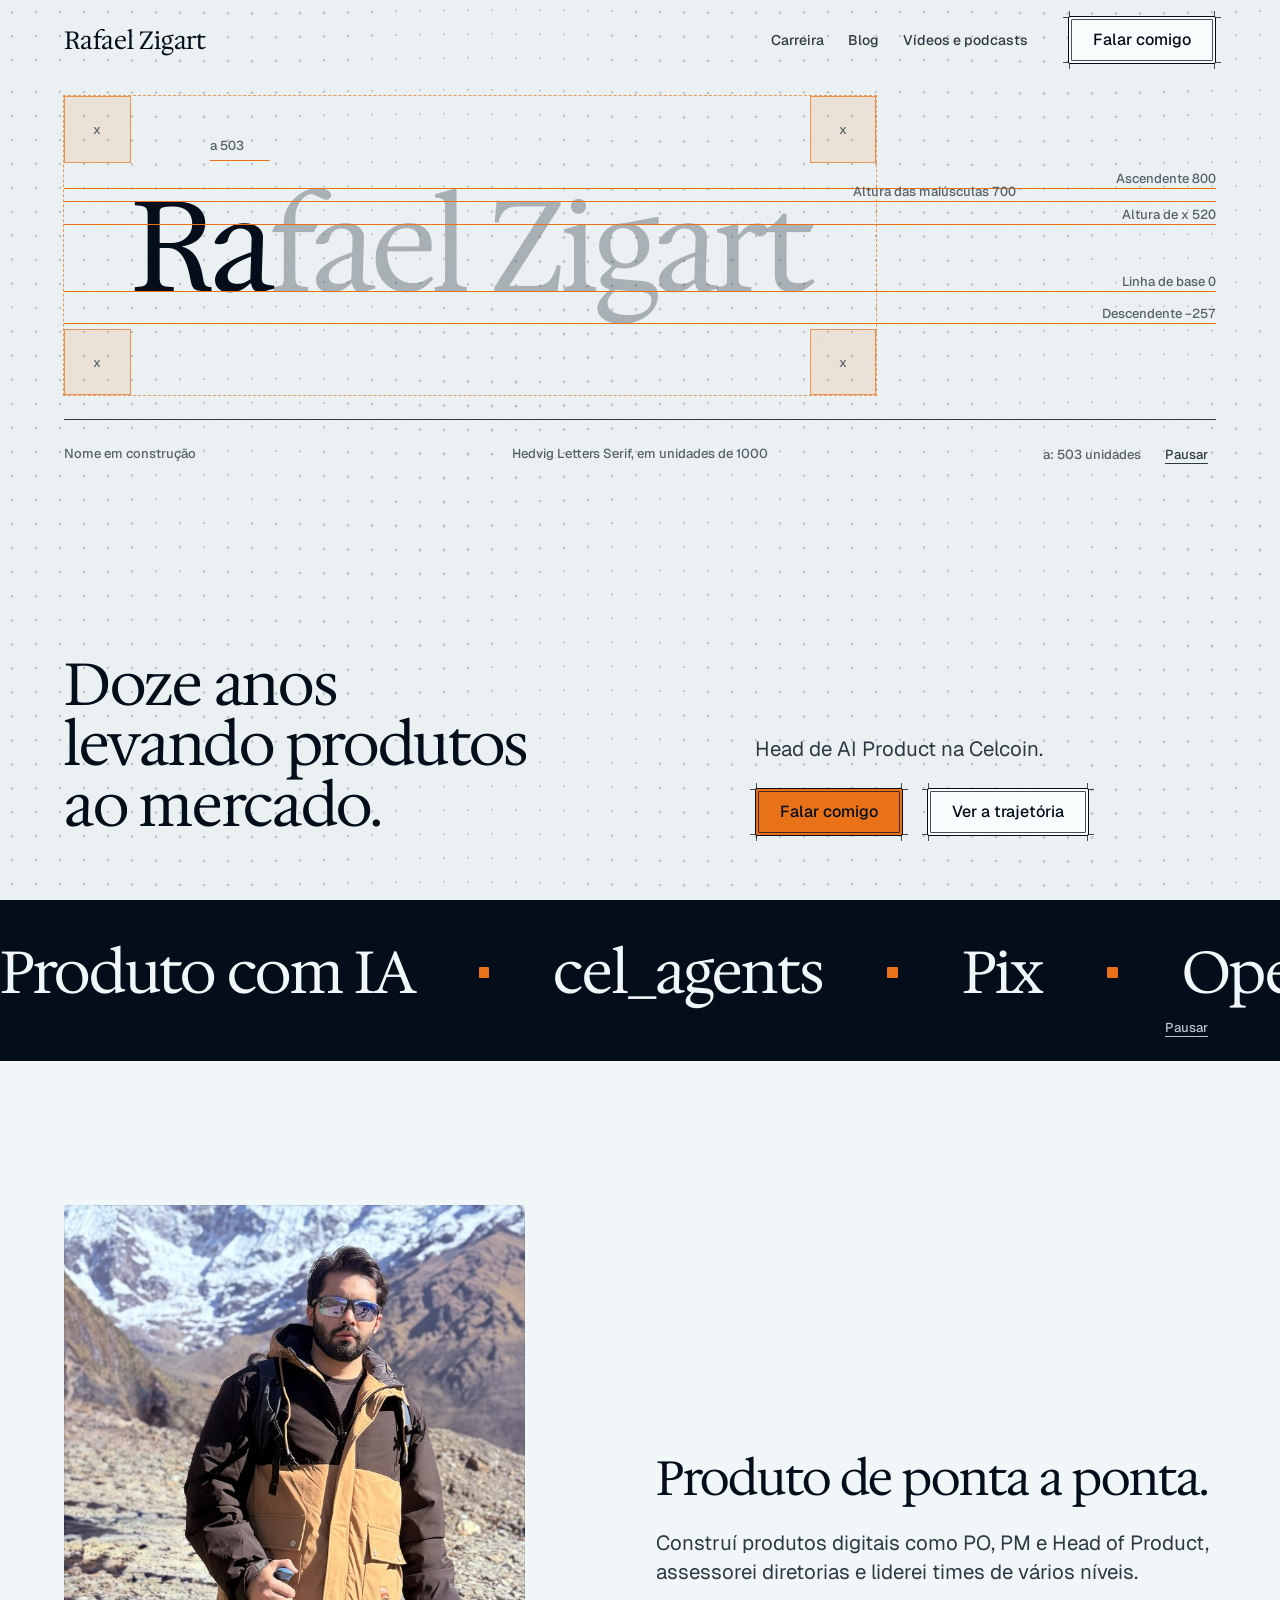
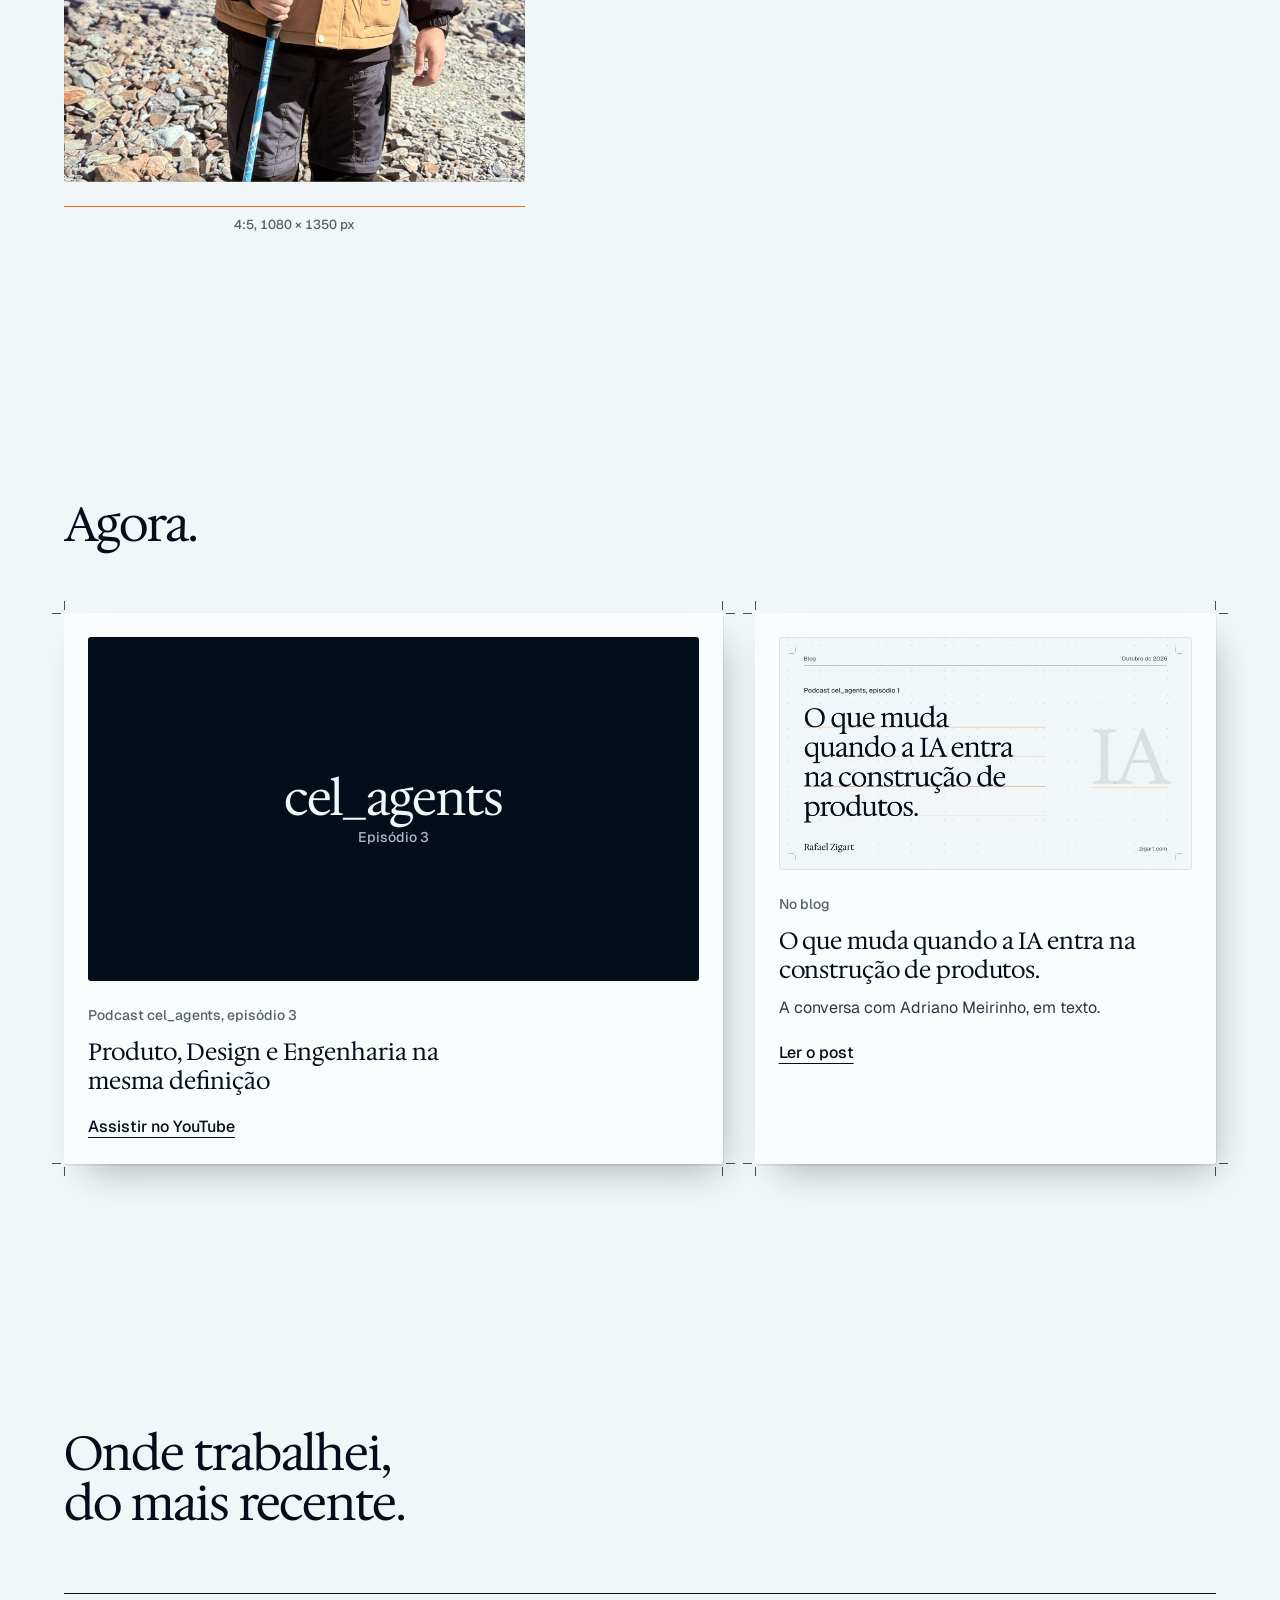
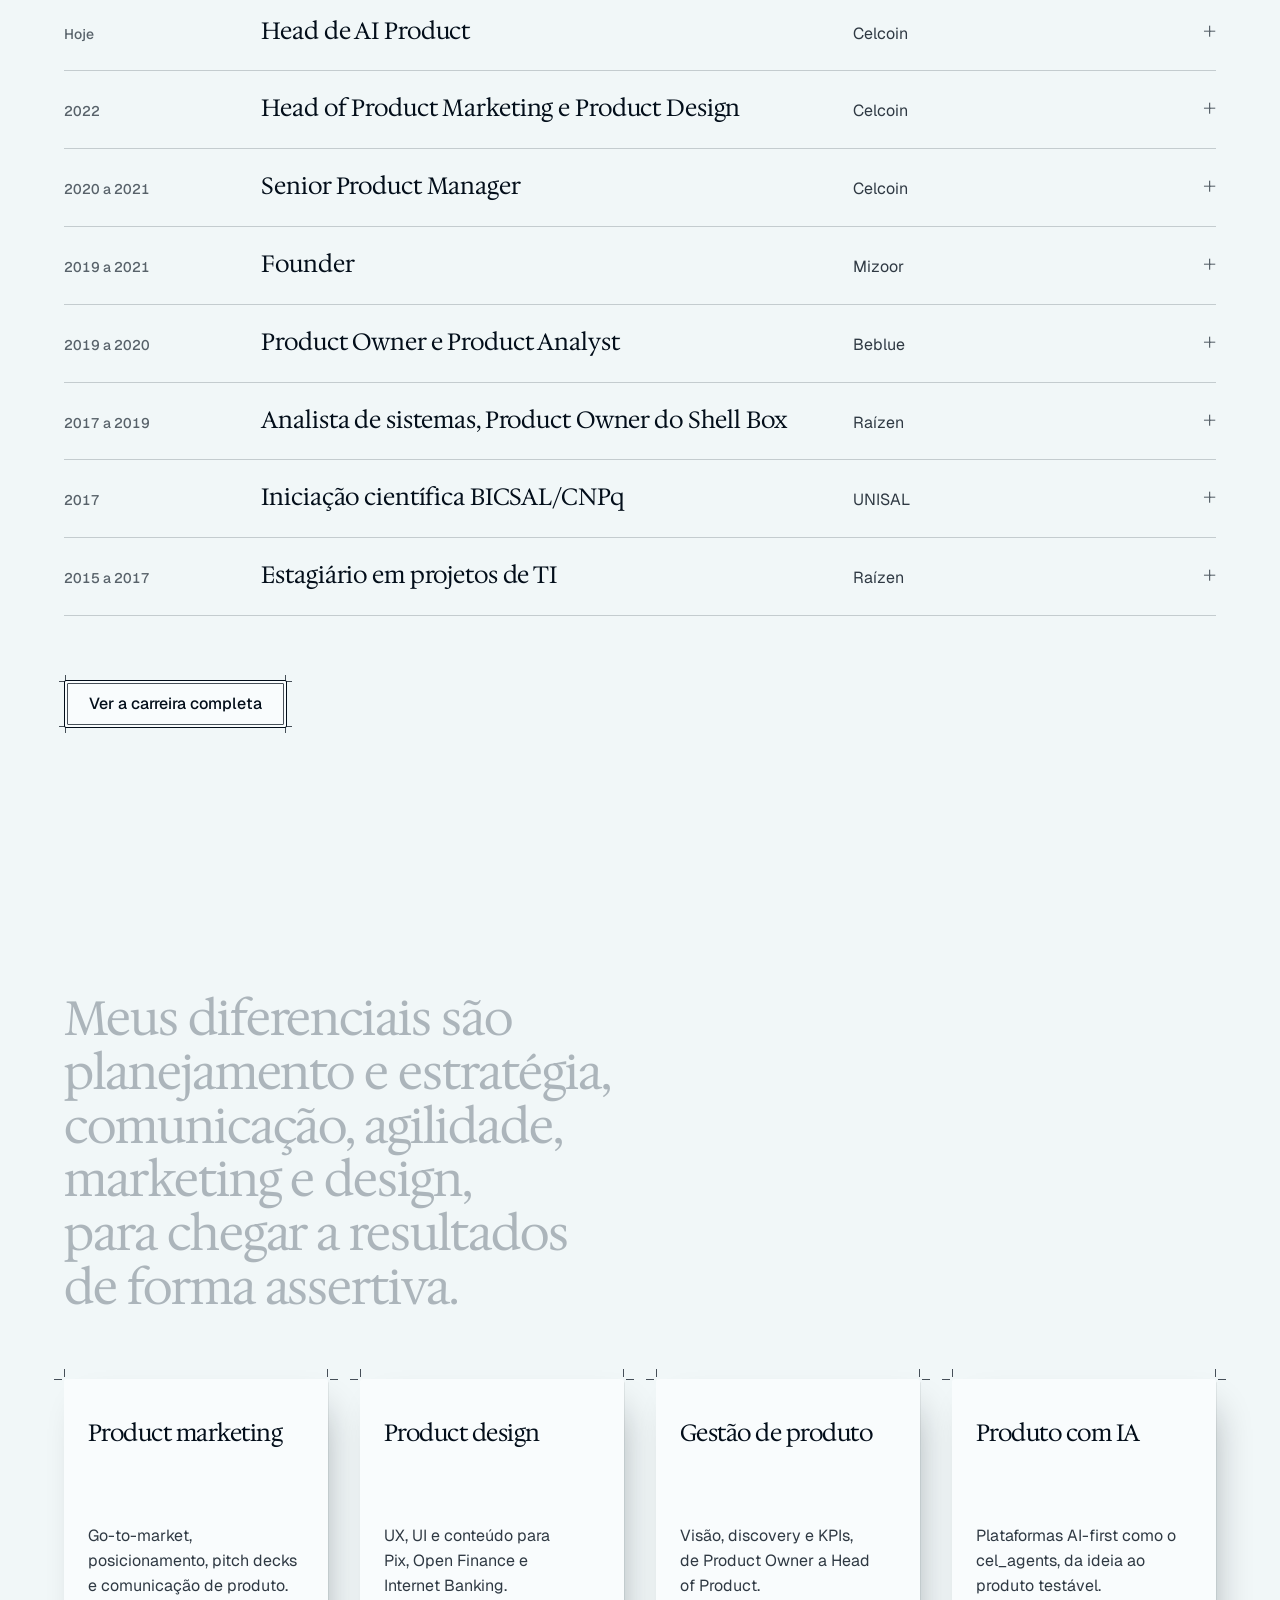
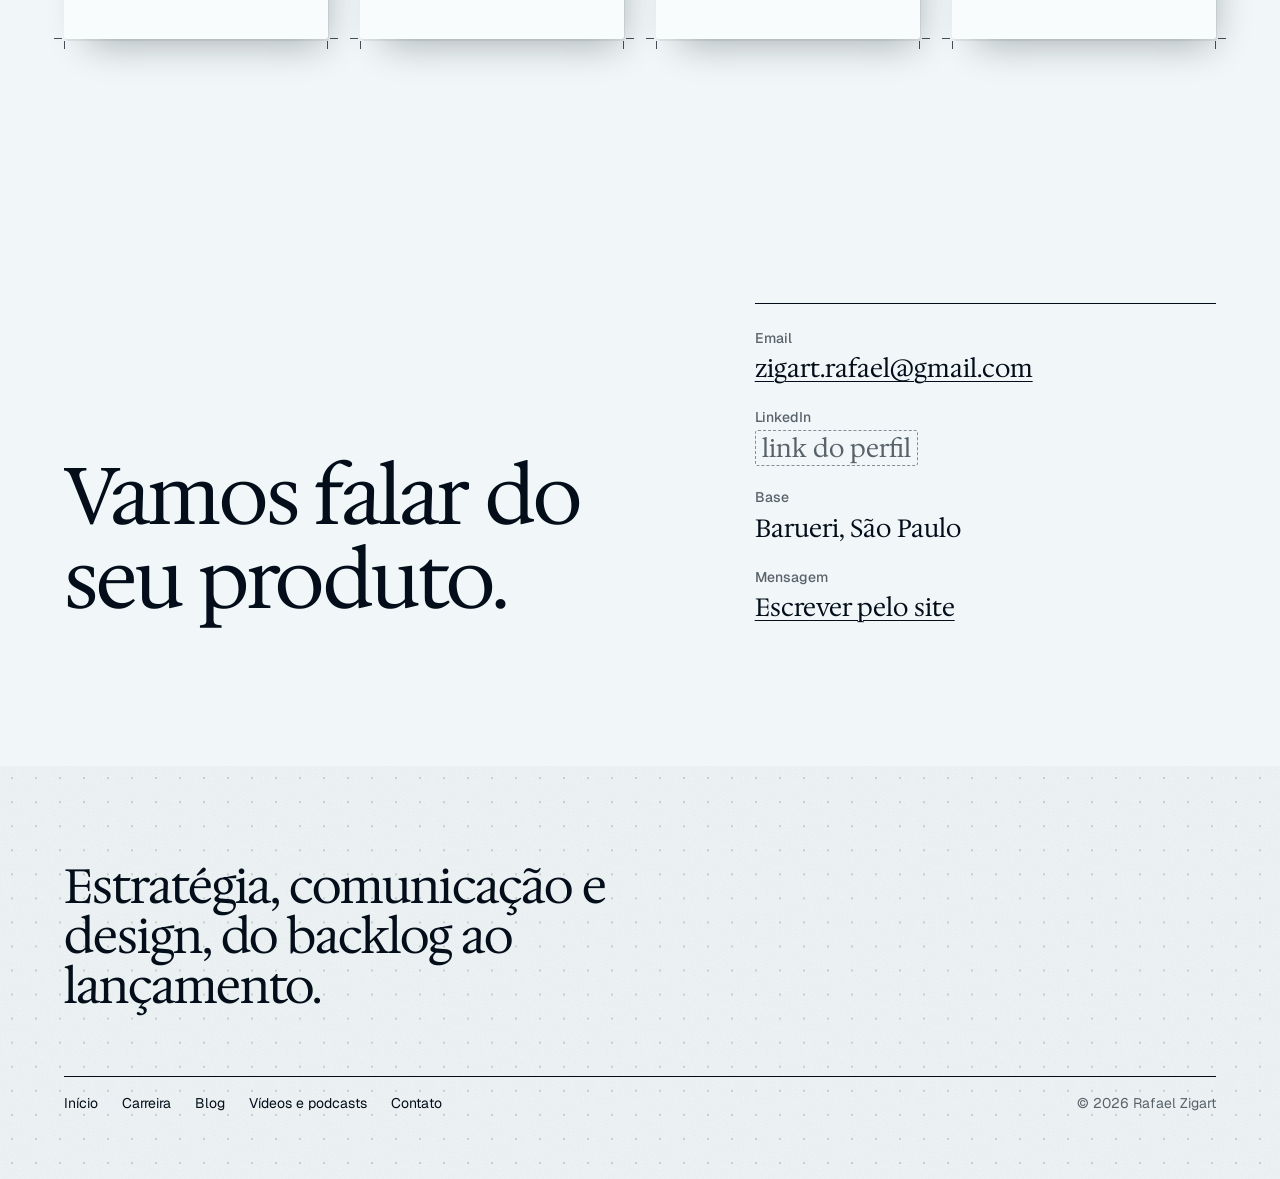
==== commit a736eded: "Série cel_agents completa até o episódio 3 e vídeos de BaaS, Core Banking e cel_agents Co-Authored-B" ====
--- a/index.html
+++ b/index.html
@@ -85,13 +85,13 @@
     <div class="container">
       <div class="head"><h2 id="now-title">Agora.</h2></div>
       <div class="now__grid">
-        <a class="now__card now__card--ep crop" href="https://www.youtube.com/watch?v=ND6KEQ3miMg">
-          <span class="thumb" data-slot="now-ep" data-kind="product" data-alt="Miniatura do episódio 1 de cel_agents">
-            <img src="https://i.ytimg.com/vi/ND6KEQ3miMg/hqdefault.jpg" width="480" height="360" alt="" loading="lazy">
-            <span class="thumb__fallback" aria-hidden="true">cel_agents<small>Episódio 1</small></span>
+        <a class="now__card now__card--ep crop" href="https://www.youtube.com/watch?v=YzYqQN7EwKs">
+          <span class="thumb" data-slot="now-ep" data-kind="product" data-alt="Miniatura do episódio 3 de cel_agents">
+            <img src="https://i.ytimg.com/vi/YzYqQN7EwKs/hqdefault.jpg" width="480" height="360" alt="" loading="lazy">
+            <span class="thumb__fallback" aria-hidden="true">cel_agents<small>Episódio 3</small></span>
           </span>
-          <span class="now__meta">Podcast cel_agents, episódio 1</span>
-          <span class="now__title">O que muda quando a IA entra na construção de produtos financeiros</span>
+          <span class="now__meta">Podcast cel_agents, episódio 3</span>
+          <span class="now__title">Produto, Design e Engenharia na mesma definição</span>
           <span class="now__go">Assistir no YouTube</span>
         </a>
         <a class="now__card now__card--post crop" href="blog/ia-na-construcao-de-produtos-financeiros.html">
--- a/css/site.css
+++ b/css/site.css
@@ -533,3 +533,14 @@
   .js .about__photo[data-reveal] .photo { clip-path: none; transition: none; }
   .btn--primary { translate: none; }
 }
+
+/* Series list under the feature */
+.episodes--full { grid-column: 1 / -1; margin-top: var(--space-2xl); }
+.episodes--full .ep { grid-template-columns: 9rem minmax(0, 1fr); padding-block: var(--space-lg); }
+.ep__main { display: grid; gap: var(--space-2xs); }
+.ep__guest { font-size: var(--text-sm); font-weight: 500; color: var(--color-ink-2); }
+.ep__line { color: var(--color-ink-2); max-width: 64ch; }
+.video__line { color: var(--color-ink-2); }
+.video a { gap: var(--space-xs); }
+.chapter__video { justify-self: start; }
+@media (max-width: 60rem) { .episodes--full .ep { grid-template-columns: minmax(0, 1fr); } }
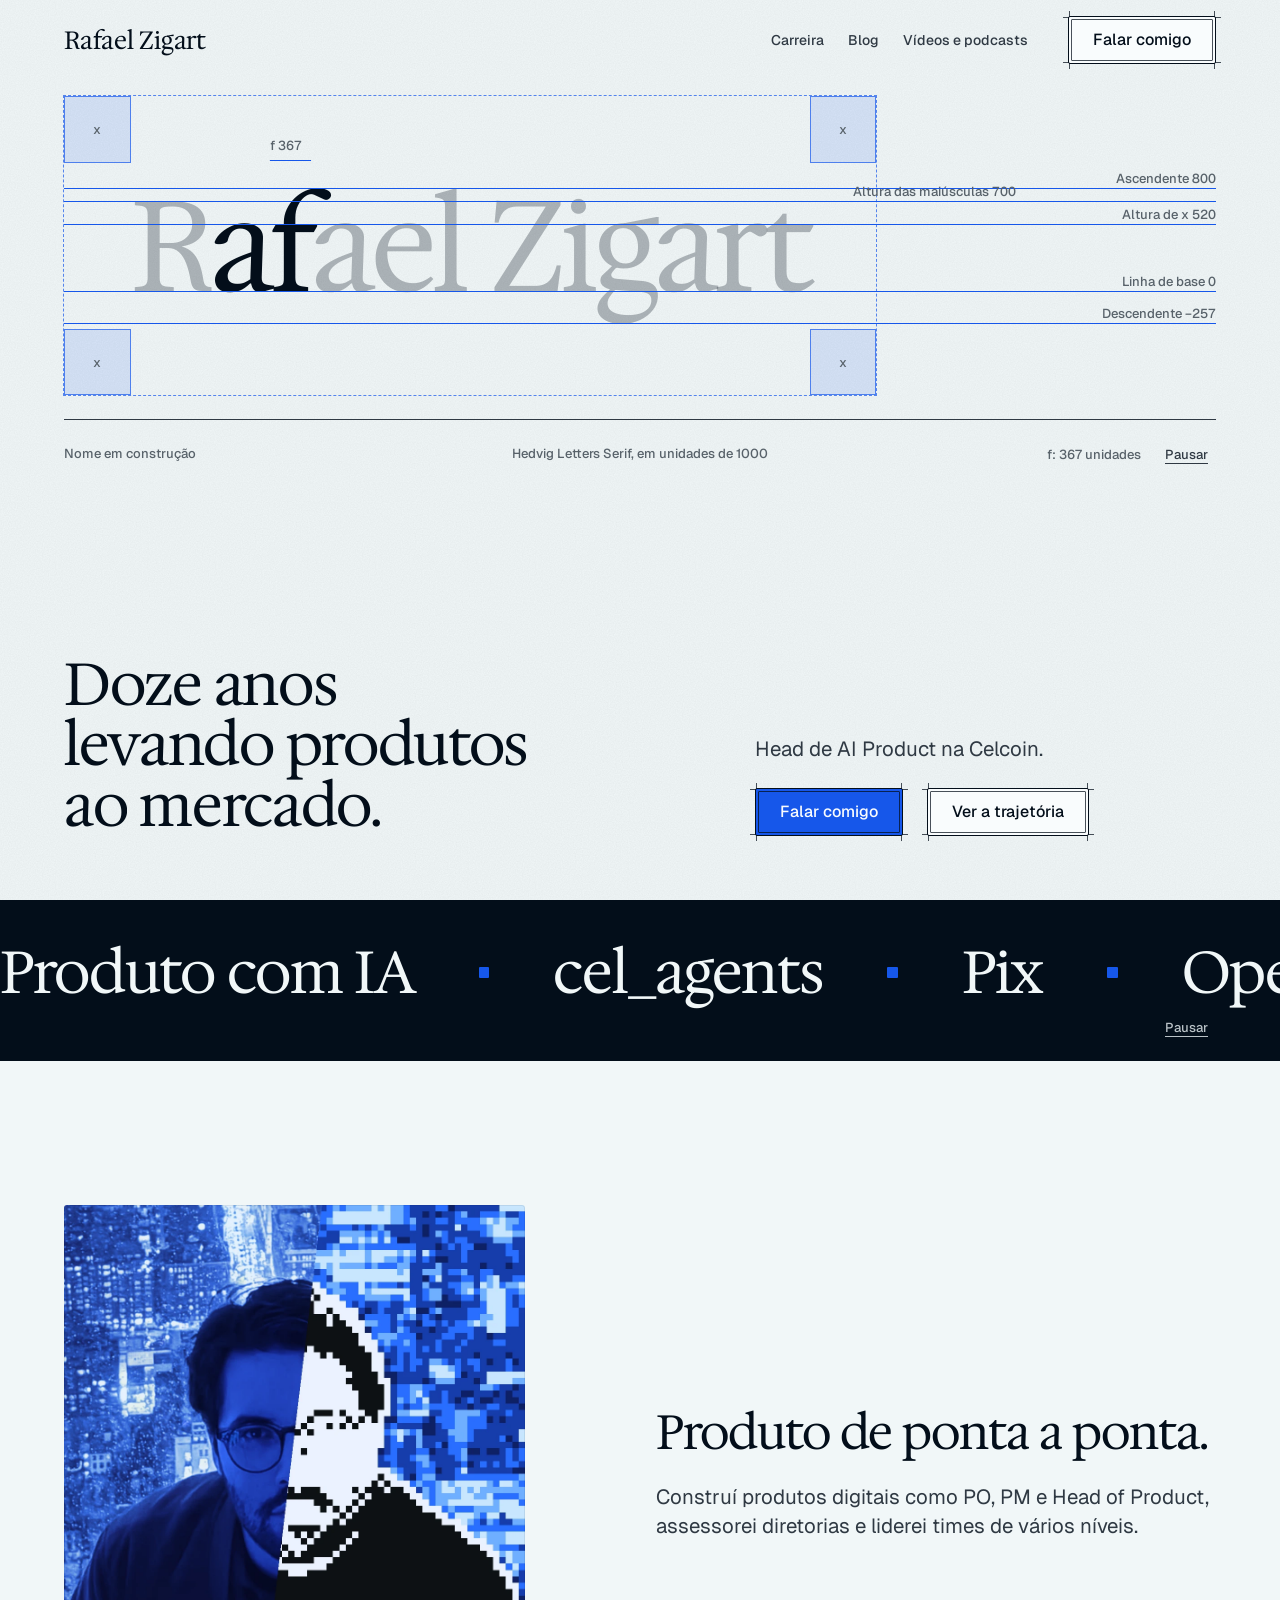
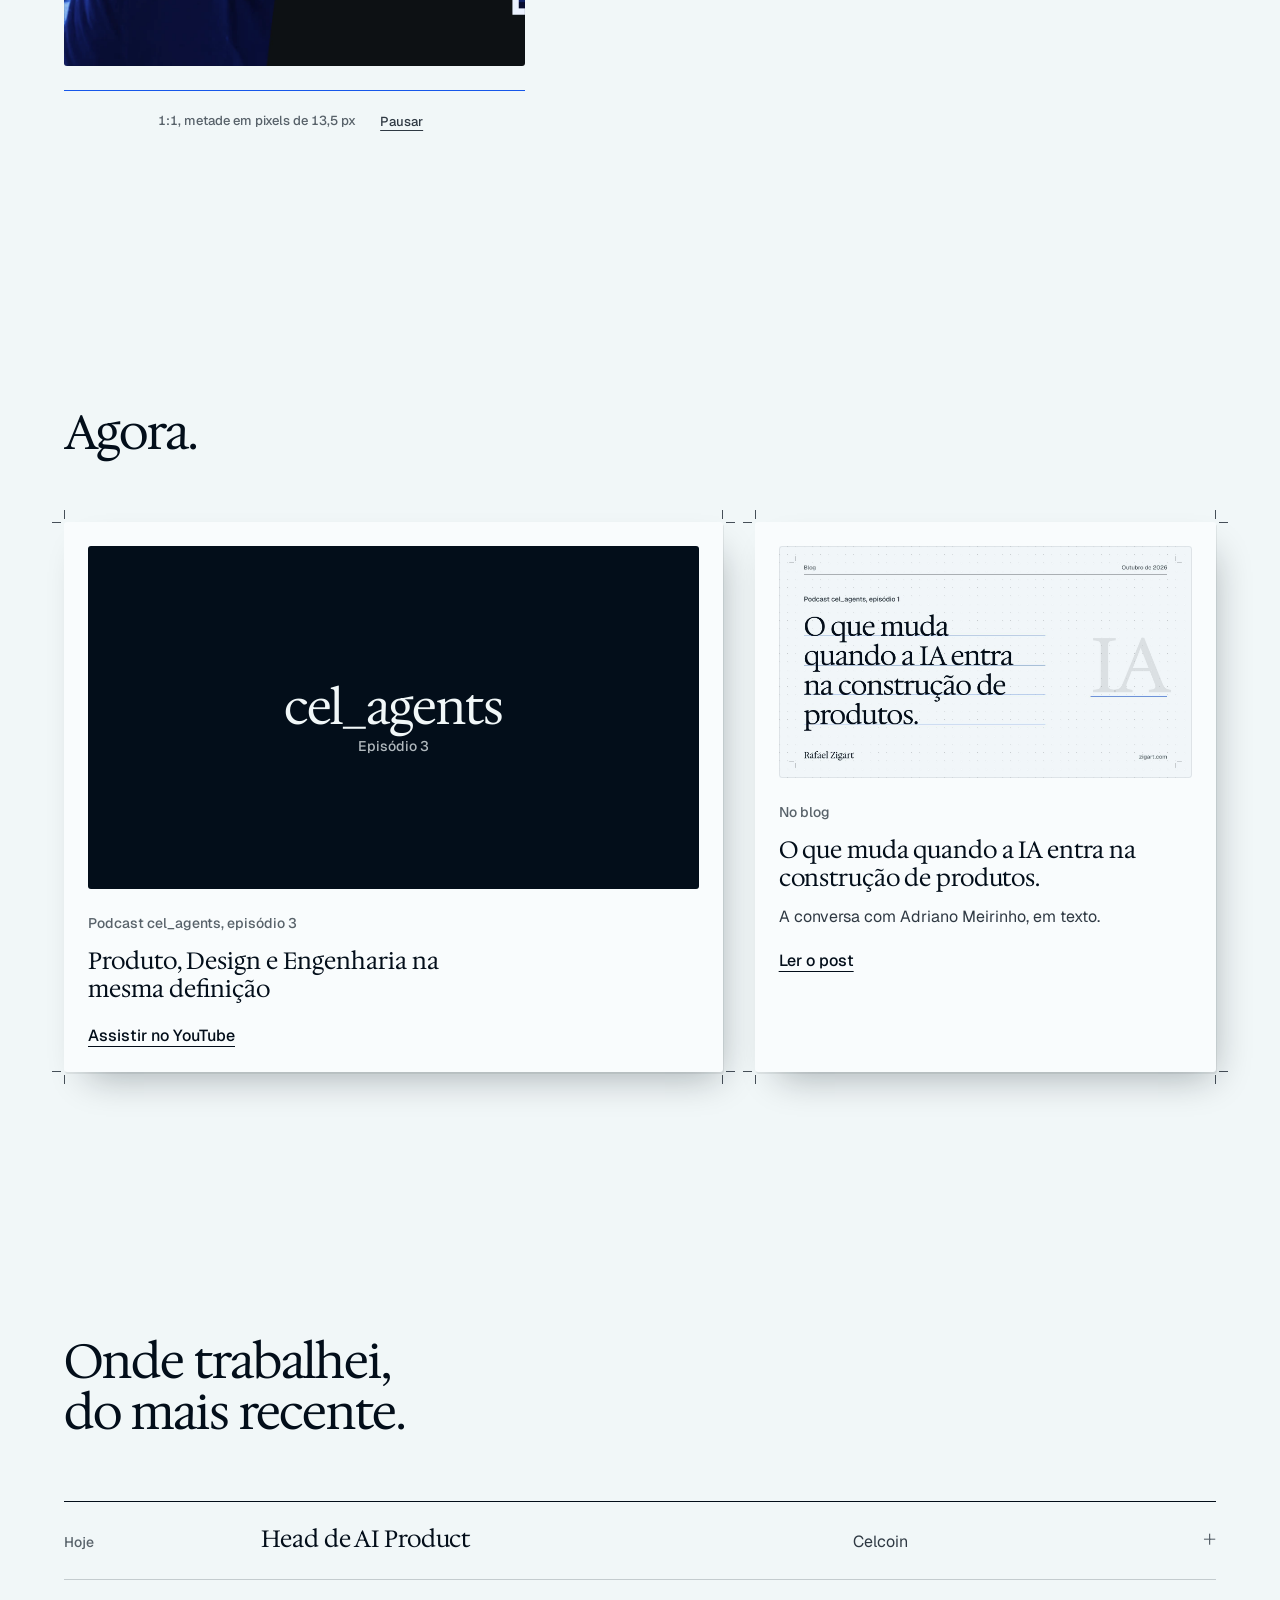
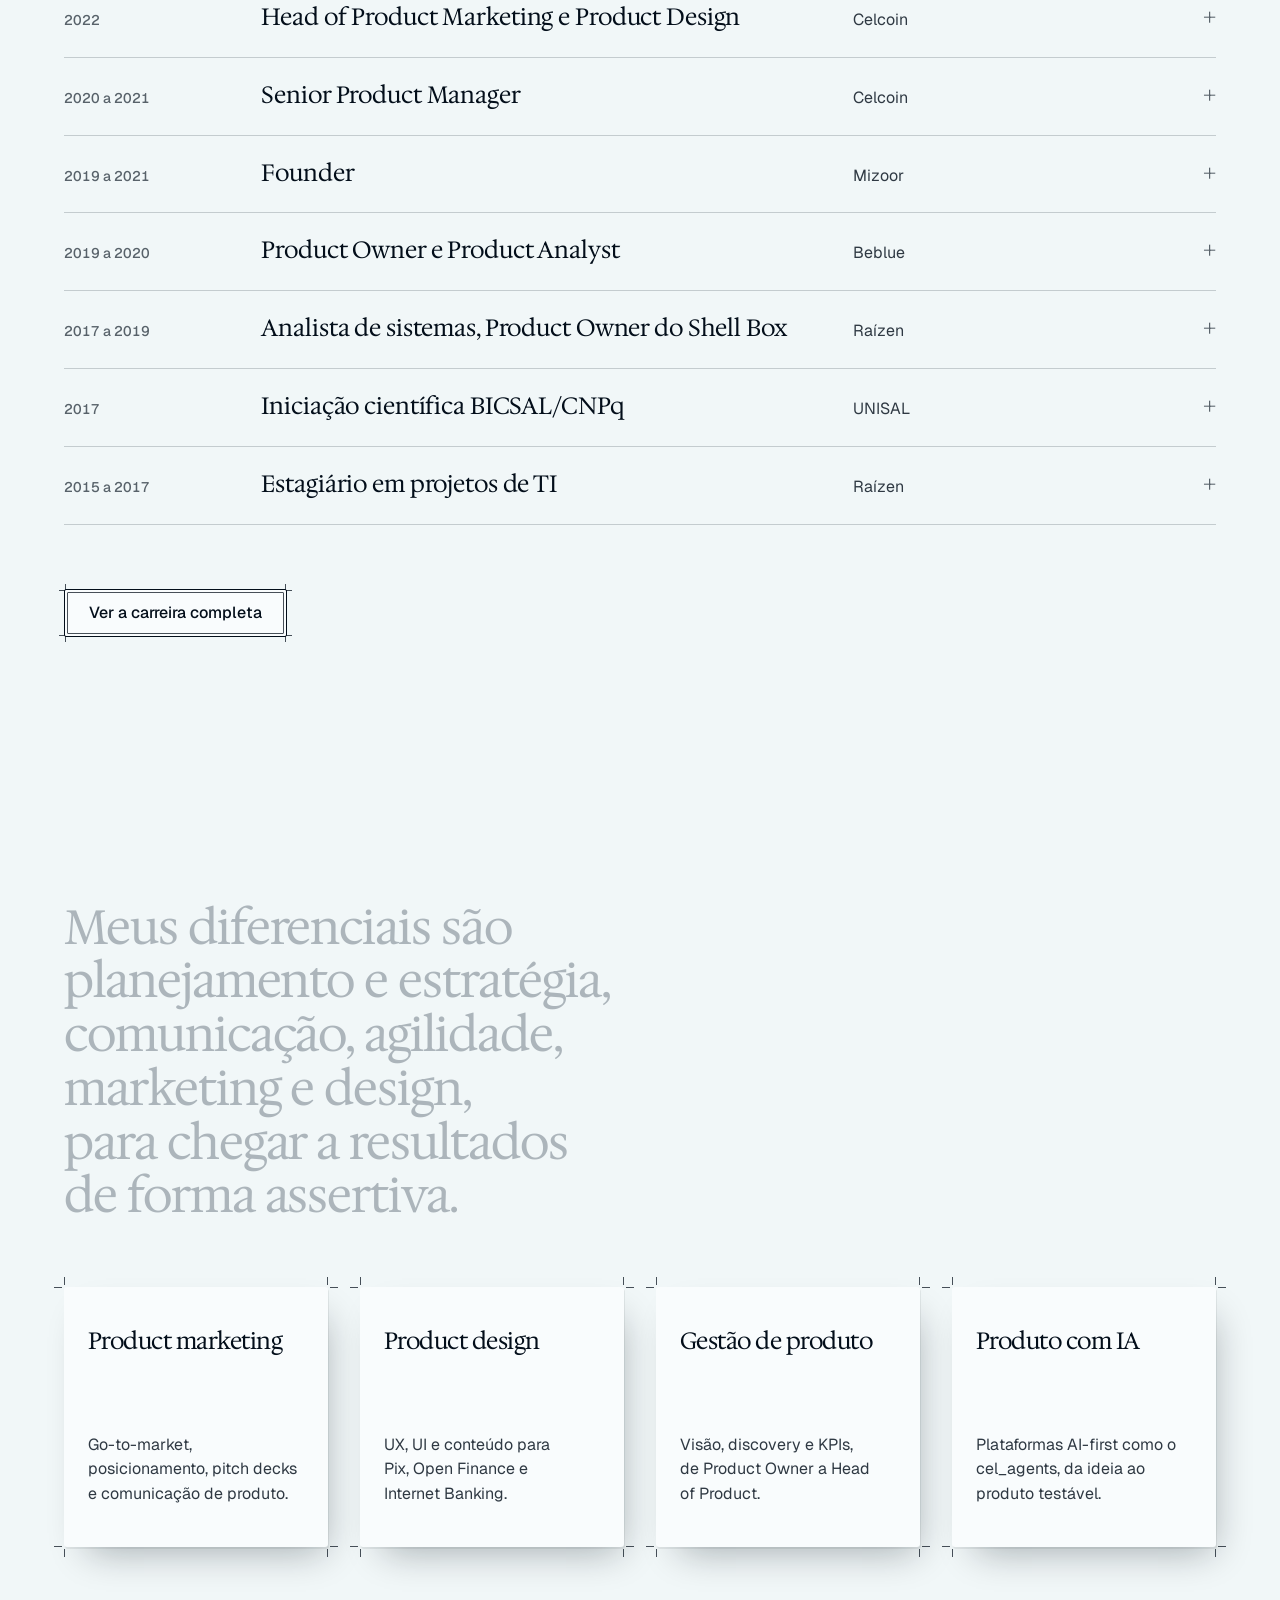
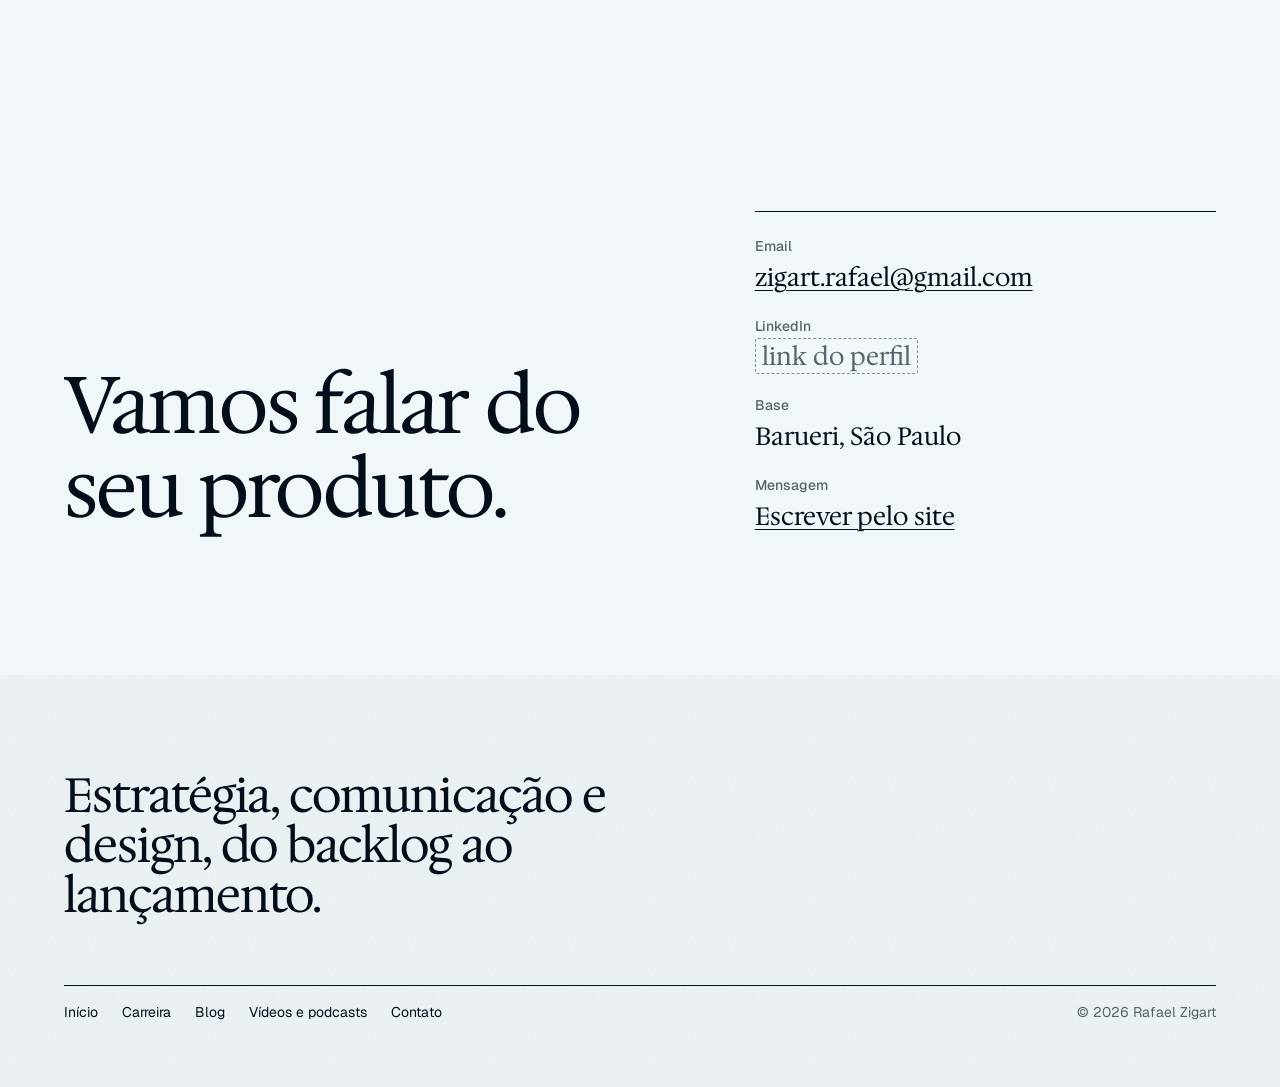
==== commit d1db3005: "Foto nova com a metade em pixel animada e o azul no lugar do laranja Co-Authored-By: Claude Opus 5.5" ====
--- a/index.html
+++ b/index.html
@@ -69,10 +69,10 @@
   <section class="section about" id="sobre" aria-labelledby="about-title">
     <div class="container about__grid">
       <figure class="about__photo">
-        <div class="photo crop">
-          <img src="images/rafael-1080.jpg" srcset="images/rafael-720.jpg 720w, images/rafael-1080.jpg 1080w" sizes="(min-width: 60rem) 40vw, 100vw" width="1080" height="1350" alt="Rafael Zigart de óculos escuros e jaqueta, com um bastão de caminhada, diante de montanhas nevadas" loading="lazy">
+        <div class="photo photo--square crop" data-pixel>
+          <img src="images/rafael-pixel.webp" width="1024" height="1024" alt="Retrato de Rafael Zigart dividido na diagonal: à esquerda a foto em azul sobre uma cidade à noite, à direita o mesmo rosto em pixel art" loading="lazy">
         </div>
-        <figcaption class="redline"><span>4:5, 1080 × 1350 px</span></figcaption>
+        <figcaption class="redline"><span>1:1, metade em pixels de 13,5 px</span><button class="pixel-toggle" type="button" data-pixel-toggle>Pausar</button></figcaption>
       </figure>
       <div class="about__text">
         <h2 id="about-title">Produto de ponta a ponta.</h2>
--- a/css/site.css
+++ b/css/site.css
@@ -1,4 +1,4 @@
-/* Hallmark · shape: Long Document, swapped to an index that opens (a hire page needs its action in view, not inside prose) · genre: editorial · theme: Studio (by request) · job: hire · draw: de8ef2
+/* Hallmark · shape: Long Document, swapped to an index that opens (a hire page needs its action in view, not inside prose) · genre: editorial · theme: Studio (by request), accent blue by request · job: hire · draw: de8ef2
  * hero: Ledge (swapped from Banner: the user asked for the Studio look, its wordmark construction) · nav: edge-aligned, the wordmark, two links and the printed action, no rule (swapped from search-led: one page has nothing to search) · footer: statement, one line from his own profile over the links · imagery: one photograph, the user's own, natural, crop-marked in the about split · signature: the name under construction, Hedvig set huge on its real metrics (ascender 800, cap 700, x-height 520, descender -257)
  * axes: light/roman-serif/cool · posture: restrained · contrast: pass · fold: pass · v2.0.0 */
 /* Hallmark · pre-emit critique: P4 H4 E4 S4 R4 V4 · weakest: S, a head about twelve years fits other careers; the name drawn on its own font metrics and the Shell Box case opened in place carry the specificity */
@@ -544,3 +544,18 @@
 .video a { gap: var(--space-xs); }
 .chapter__video { justify-self: start; }
 @media (max-width: 60rem) { .episodes--full .ep { grid-template-columns: minmax(0, 1fr); } }
+
+/* The portrait: the pixel half lives on a canvas over the photograph */
+.photo--square { aspect-ratio: 1 / 1; }
+.photo--square > canvas { position: absolute; inset: 0; width: 100%; height: 100%; border-radius: var(--radius-card); z-index: 1; }
+.photo--square.is-live > img { visibility: hidden; }
+.photo--square { position: relative; }
+.photo--square > canvas { cursor: crosshair; touch-action: pan-y; }
+.redline { display: flex; justify-content: center; align-items: center; gap: var(--space-md); }
+.pixel-toggle { min-height: 44px; padding: 0 var(--space-xs); border: 0; background: none; color: var(--color-ink-2); font: 500 var(--text-xs)/1 var(--font-body); text-decoration: underline var(--rule-hair); text-underline-offset: 0.3em; cursor: pointer; }
+.pixel-toggle:hover { color: var(--color-ink); text-decoration-color: var(--color-accent); }
+.pixel-toggle:active { transform: translateY(1px); }
+.pixel-toggle:focus-visible { outline: 2px solid var(--color-focus); outline-offset: 2px; }
+.pixel-toggle:disabled { opacity: 0.55; cursor: not-allowed; }
+html:not(.js) .pixel-toggle { display: none; }
+@media (prefers-reduced-motion: reduce) { .pixel-toggle { display: none; } }
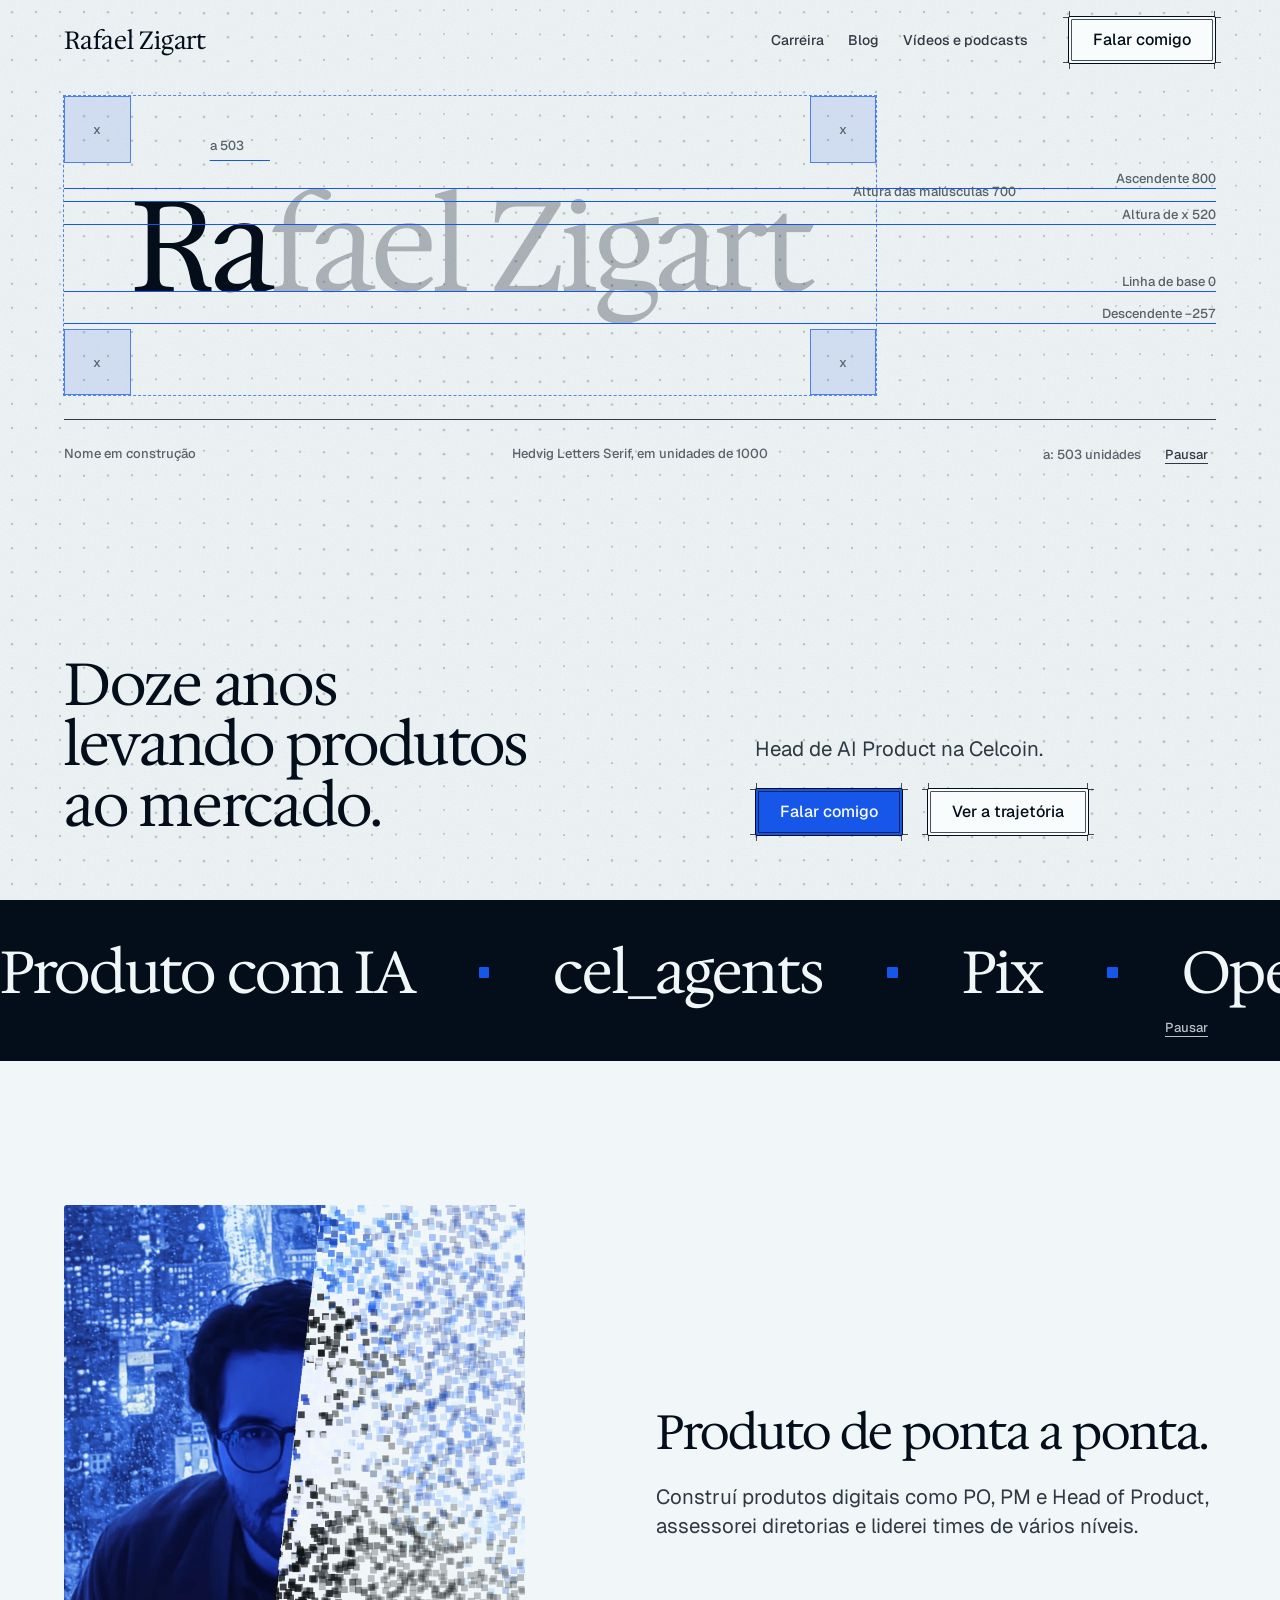
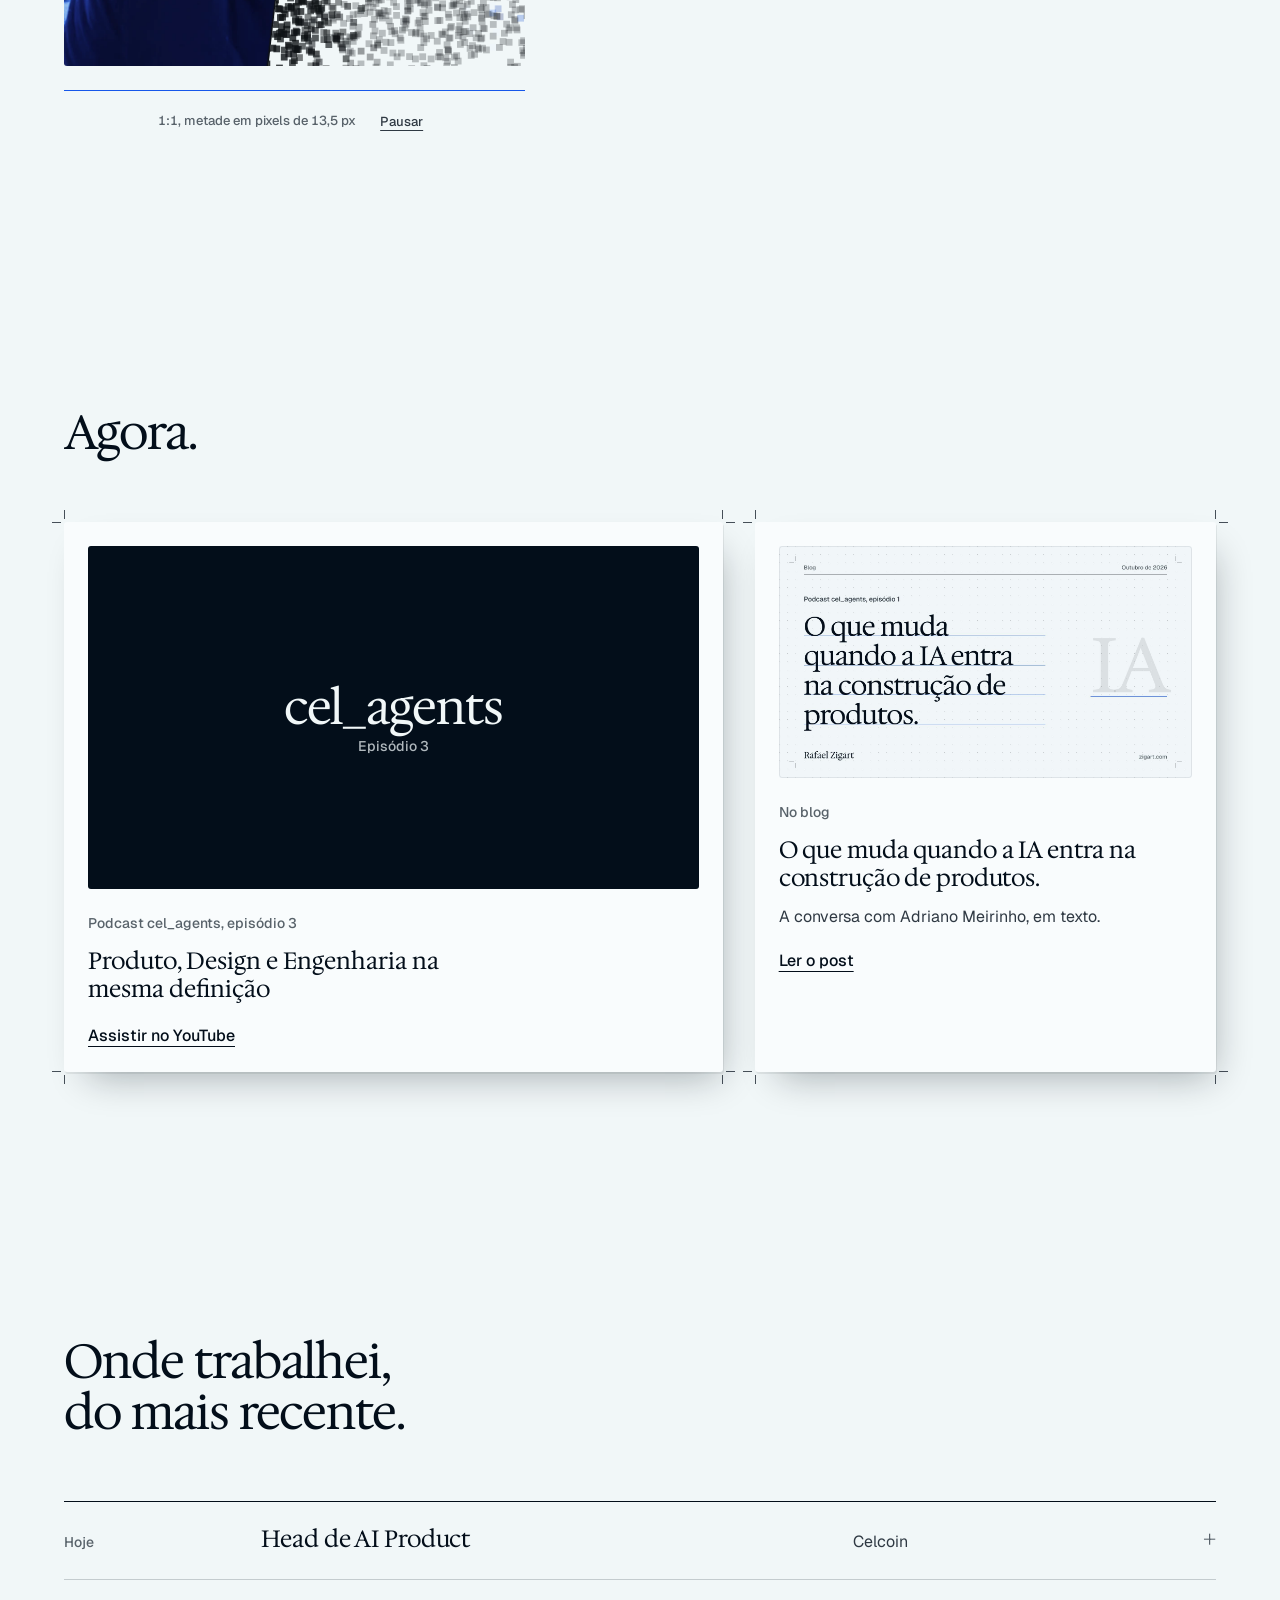
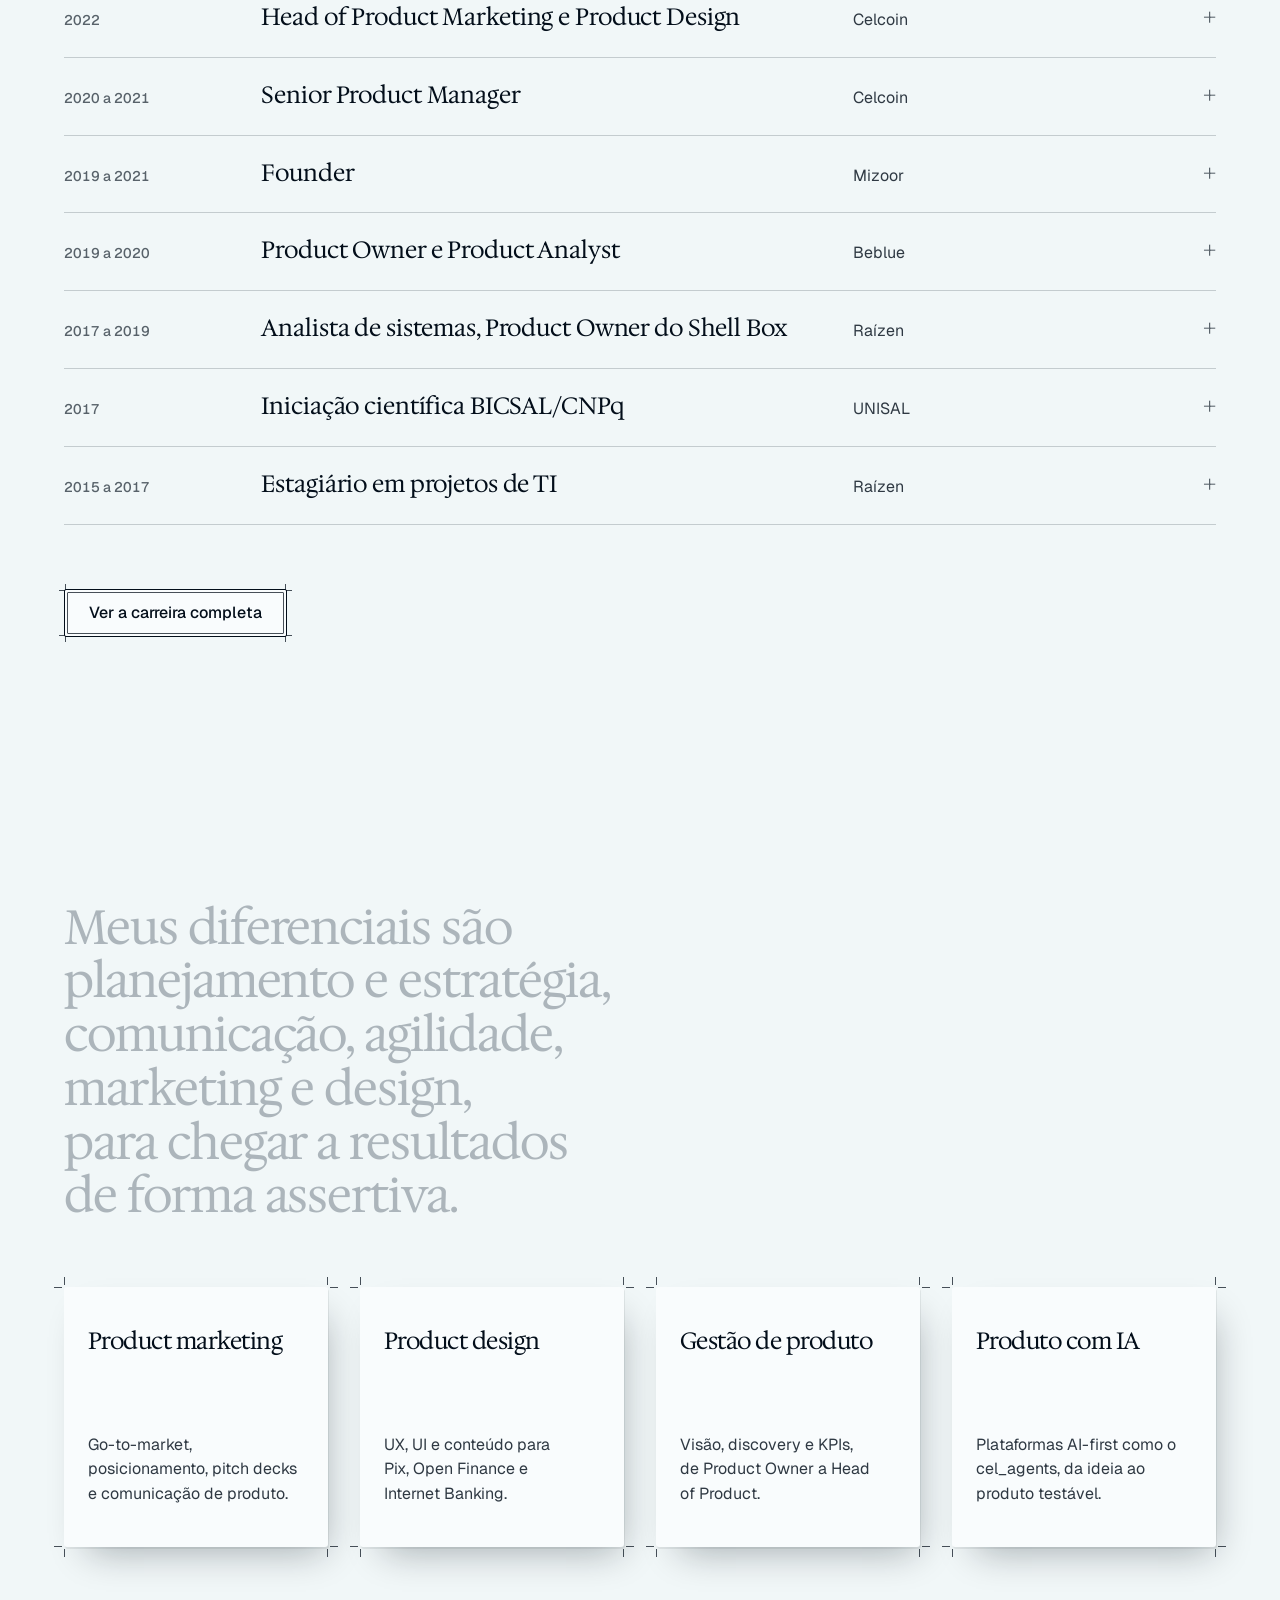
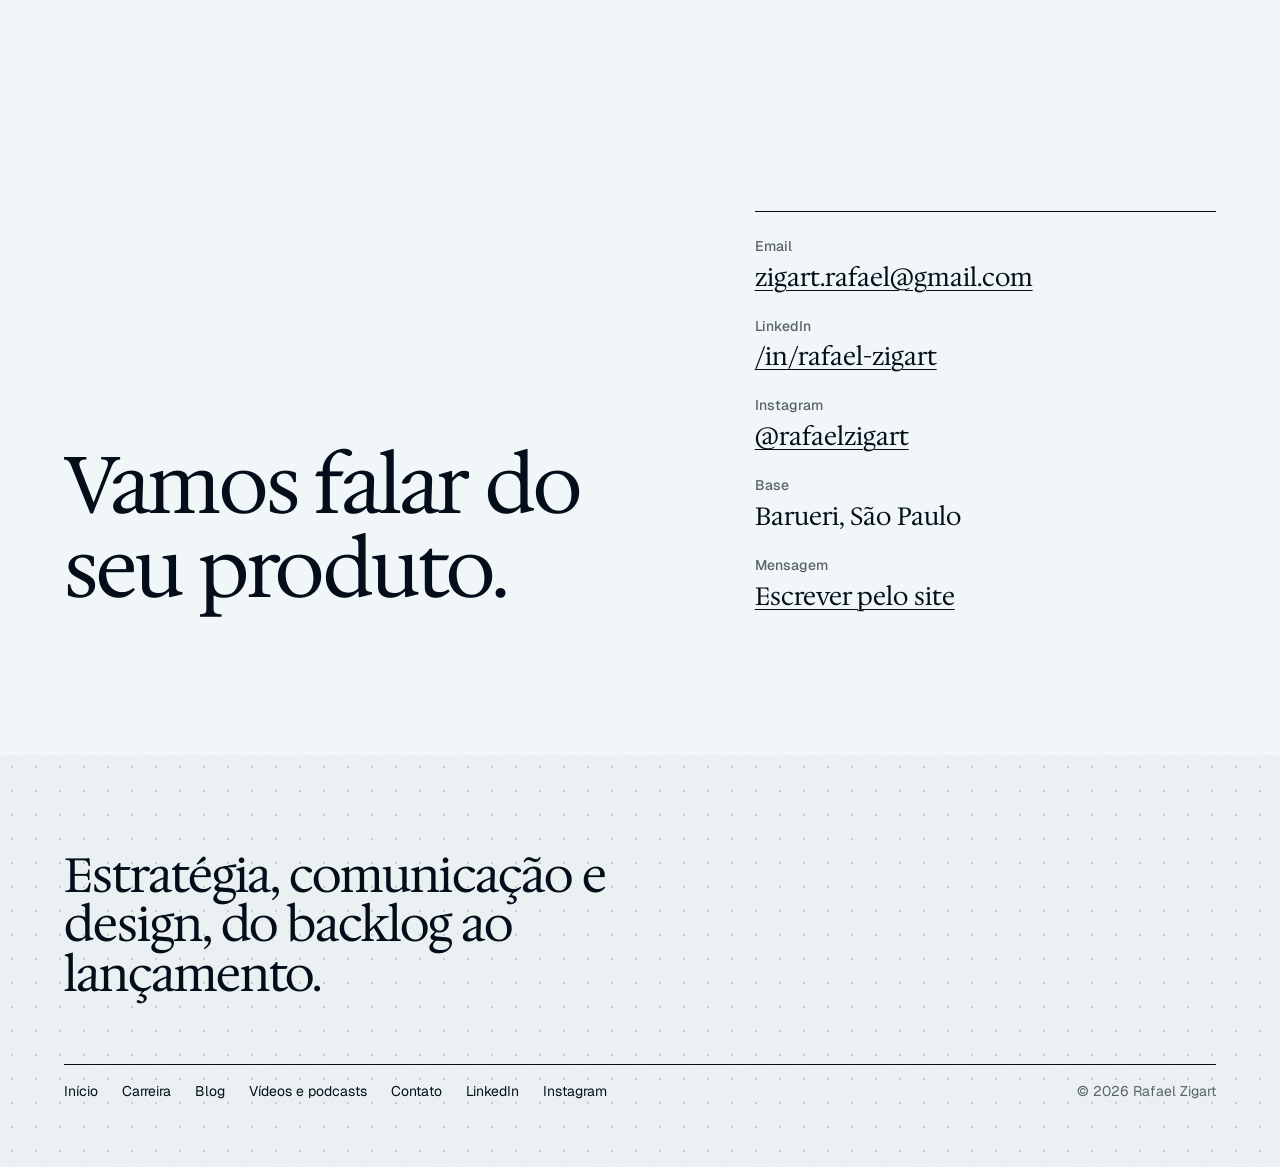
==== commit 75620d7c: "Formulário envia por email, LinkedIn e Instagram, e o efeito de pixel na transição e nos pontos do f" ====
--- a/index.html
+++ b/index.html
@@ -132,7 +132,8 @@
       <h2 id="contact-title">Vamos falar do seu produto.</h2>
       <dl>
         <div><dt>Email</dt><dd><a class="link" href="mailto:zigart.rafael@gmail.com">zigart.rafael@gmail.com</a></dd></div>
-        <div><dt>LinkedIn</dt><dd><span class="fill" data-fill="linkedin">link do perfil</span></dd></div>
+        <div><dt>LinkedIn</dt><dd><a class="link" href="https://www.linkedin.com/in/rafael-zigart/">/in/rafael-zigart</a></dd></div>
+        <div><dt>Instagram</dt><dd><a class="link" href="https://www.instagram.com/rafaelzigart/">@rafaelzigart</a></dd></div>
         <div><dt>Base</dt><dd>Barueri, São Paulo</dd></div>
         <div><dt>Mensagem</dt><dd><a class="link" href="contato.html">Escrever pelo site</a></dd></div>
       </dl>
@@ -144,7 +145,7 @@
   <div class="container">
     <p class="footer__line">Estratégia, comunicação e design, do backlog ao lançamento.</p>
     <div class="footer__row">
-      <ul><li><a href="index.html">Início</a></li><li><a href="carreira.html">Carreira</a></li><li><a href="blog/">Blog</a></li><li><a href="midia.html">Vídeos e podcasts</a></li><li><a href="contato.html">Contato</a></li></ul>
+      <ul><li><a href="index.html">Início</a></li><li><a href="carreira.html">Carreira</a></li><li><a href="blog/">Blog</a></li><li><a href="midia.html">Vídeos e podcasts</a></li><li><a href="contato.html">Contato</a></li><li><a href="https://www.linkedin.com/in/rafael-zigart/">LinkedIn</a></li><li><a href="https://www.instagram.com/rafaelzigart/">Instagram</a></li></ul>
       <p>© 2026 Rafael Zigart</p>
     </div>
   </div>
--- a/css/site.css
+++ b/css/site.css
@@ -559,3 +559,8 @@
 .pixel-toggle:disabled { opacity: 0.55; cursor: not-allowed; }
 html:not(.js) .pixel-toggle { display: none; }
 @media (prefers-reduced-motion: reduce) { .pixel-toggle { display: none; } }
+
+/* The portrait's palette, used by the pixel transition and the pointer pixels */
+:root { --pixel-1: oklch(37% 0.17 264); --pixel-2: oklch(57% 0.24 262); --pixel-3: oklch(73% 0.13 252); --pixel-4: oklch(91% 0.04 240); }
+.pixel-curtain { position: fixed; inset: 0; width: 100%; height: 100%; z-index: var(--z-toast); pointer-events: none; }
+html.is-entering::after { content: attr(data-curtain); background: var(--pixel-1); color: var(--color-paper); }
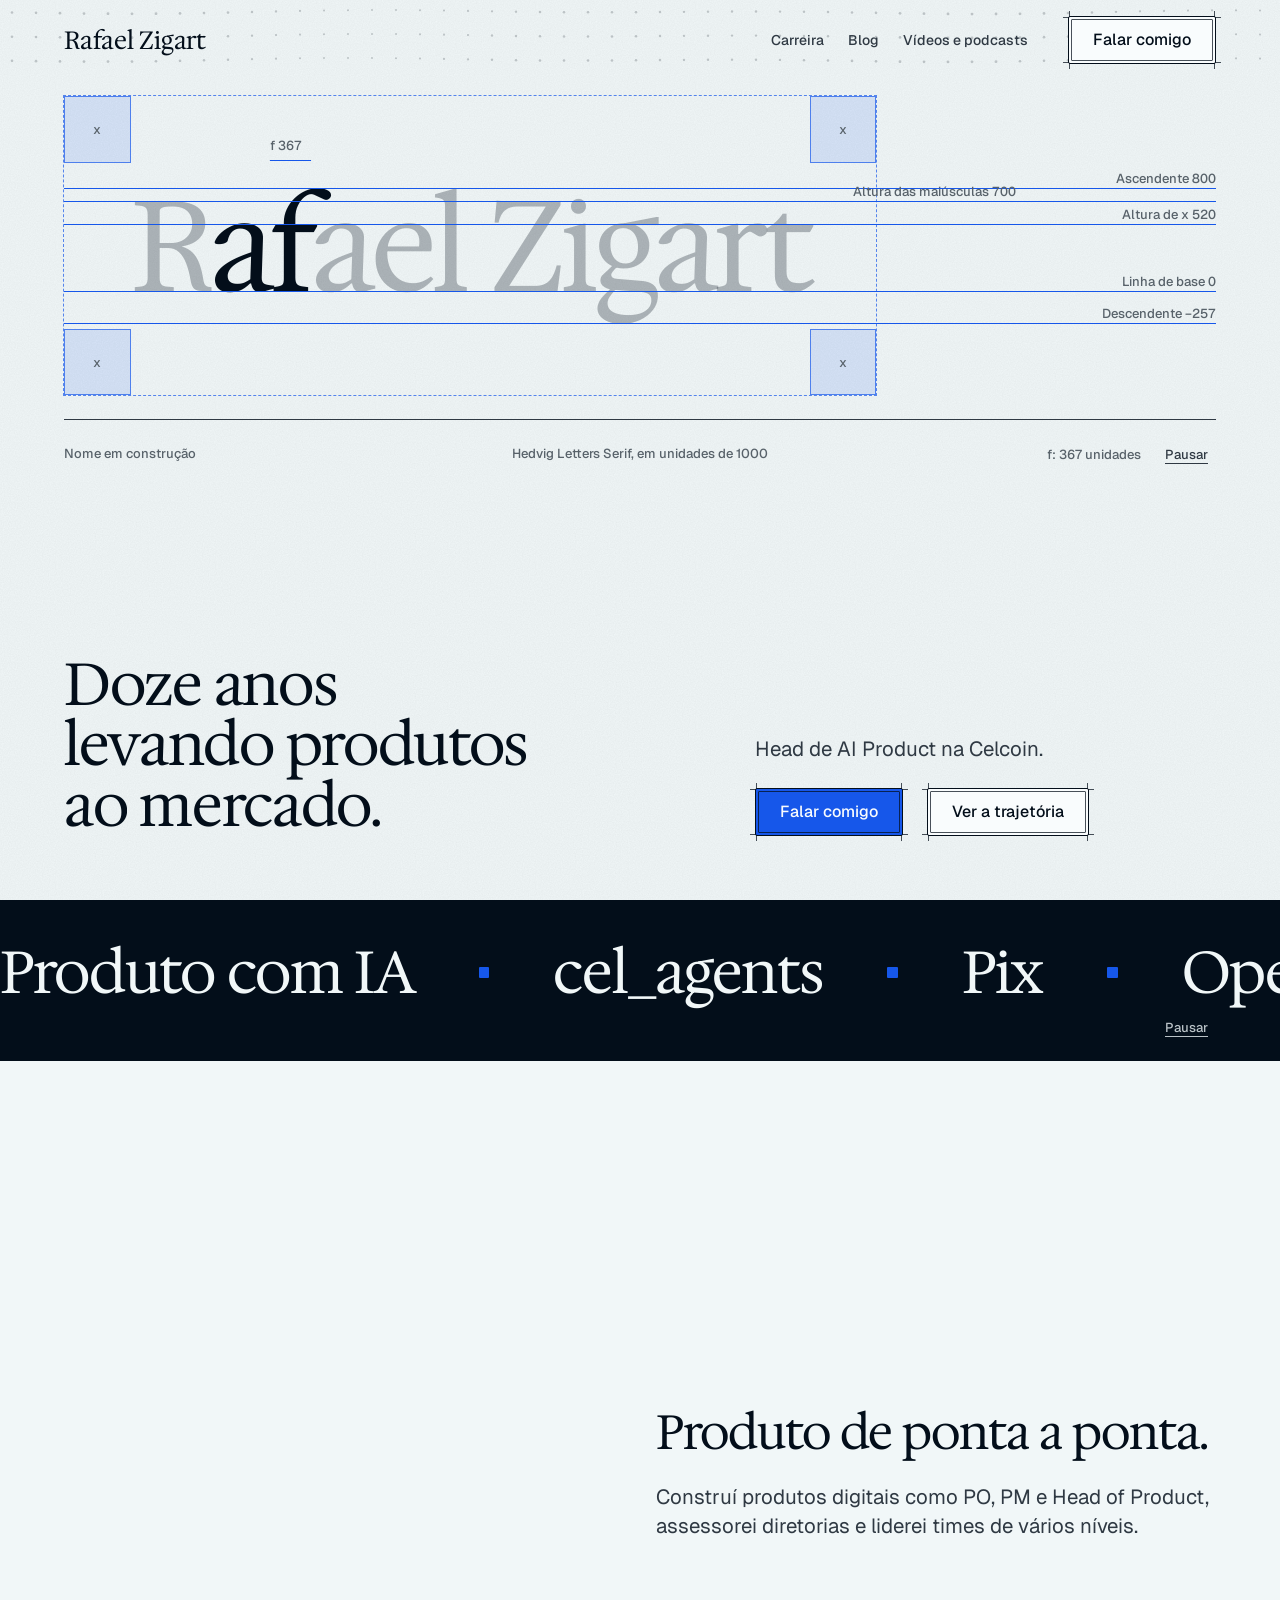
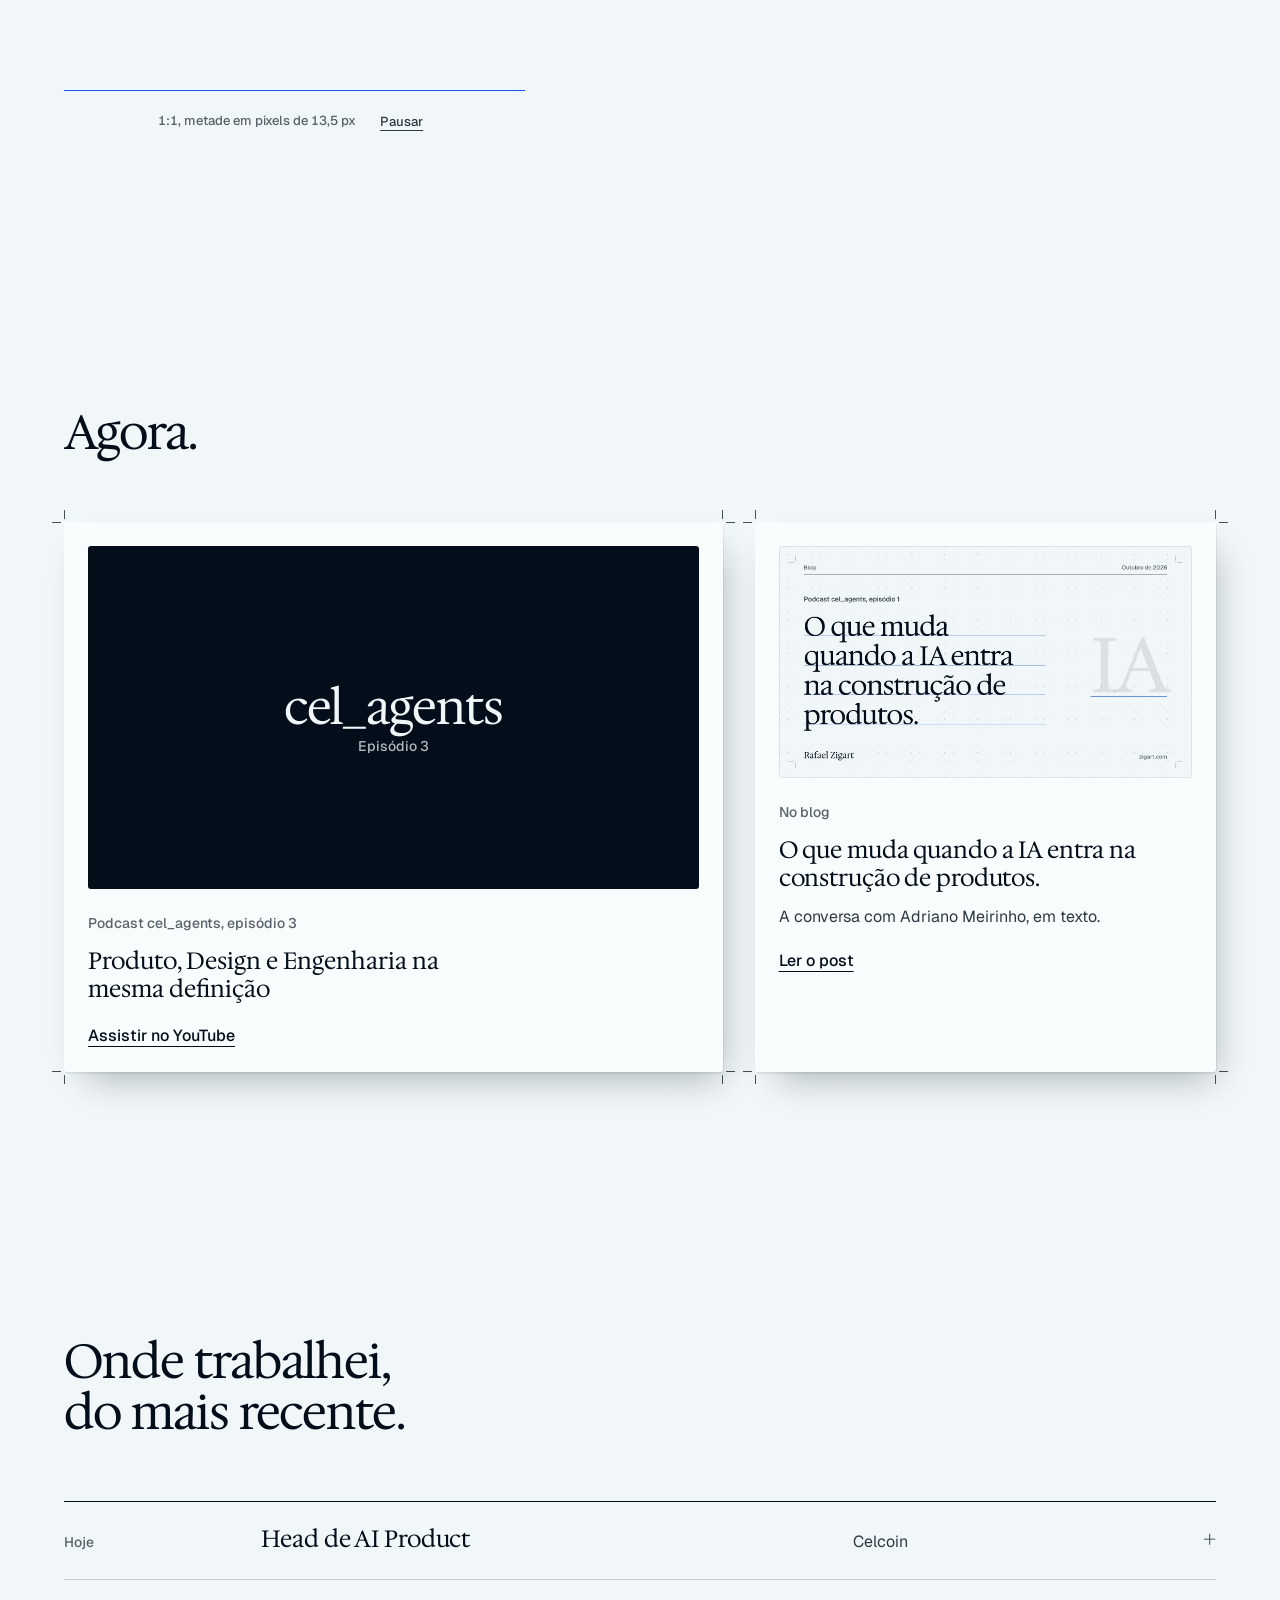
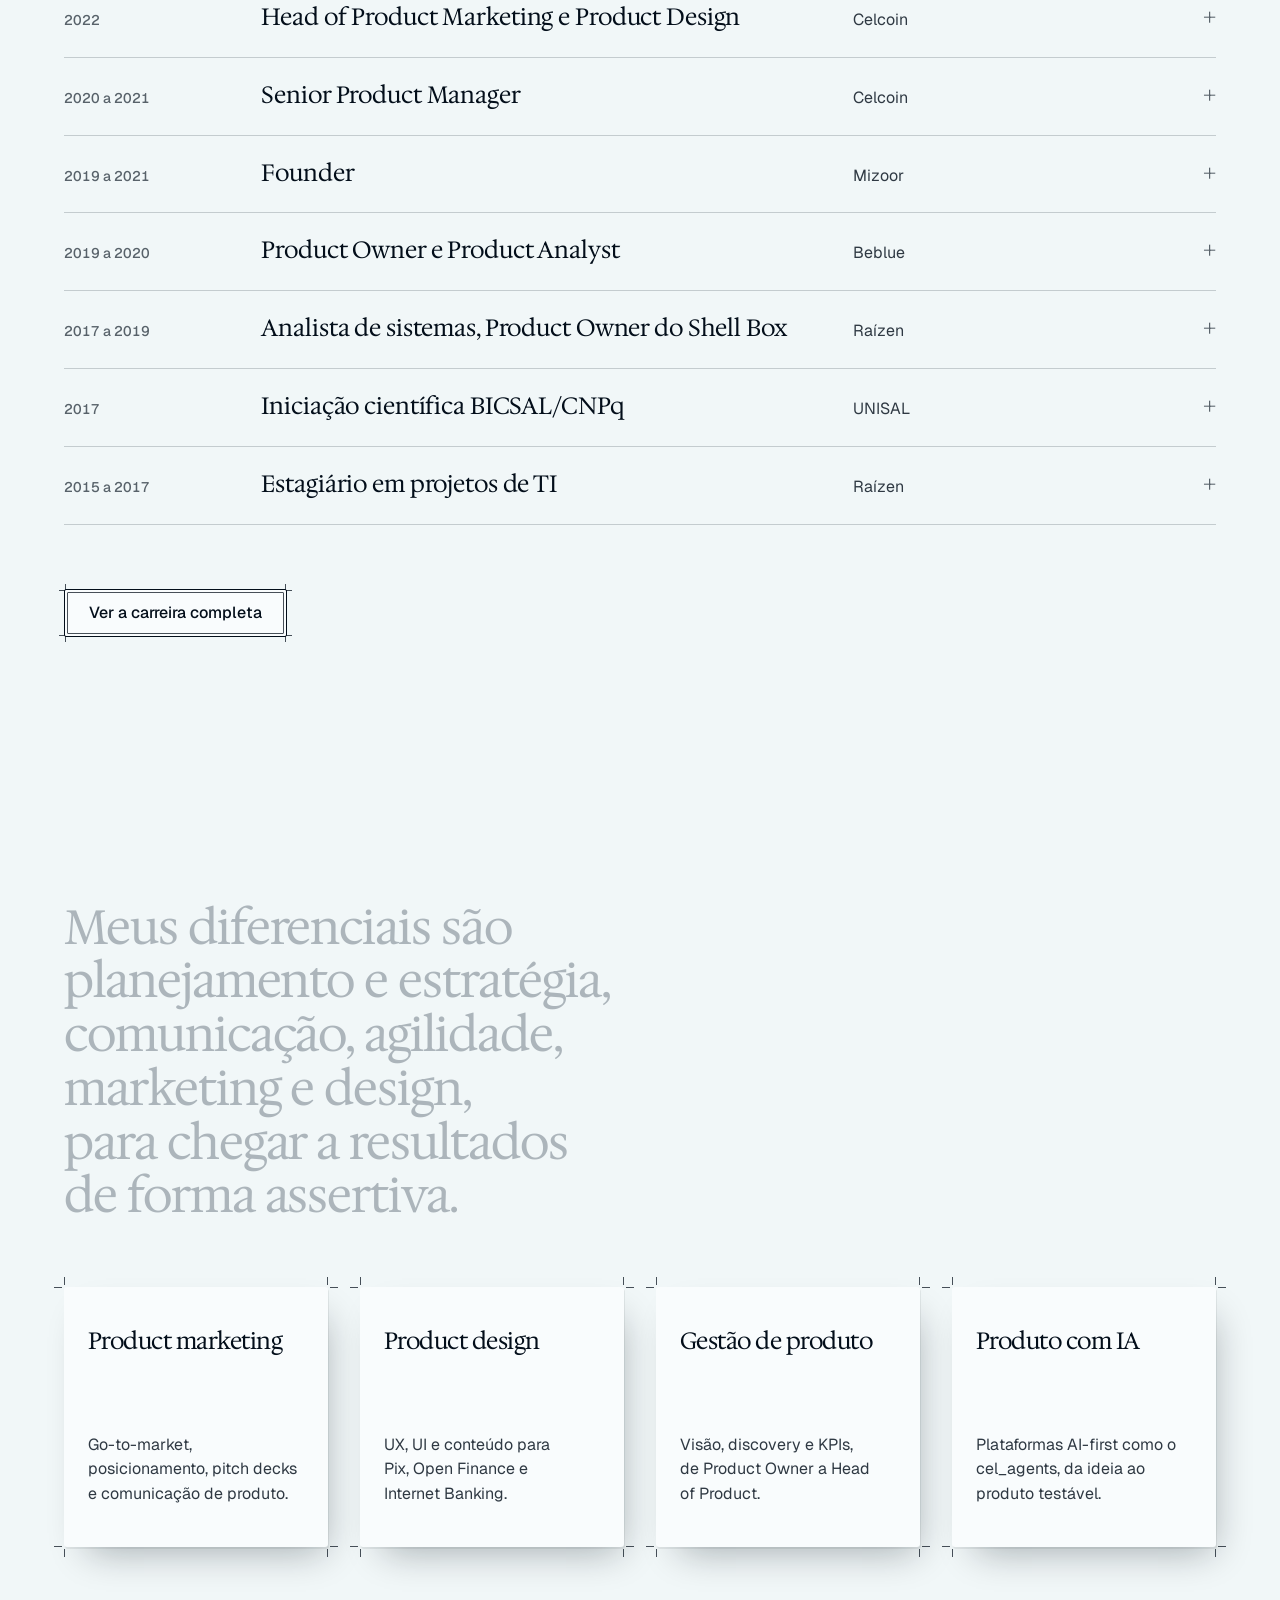
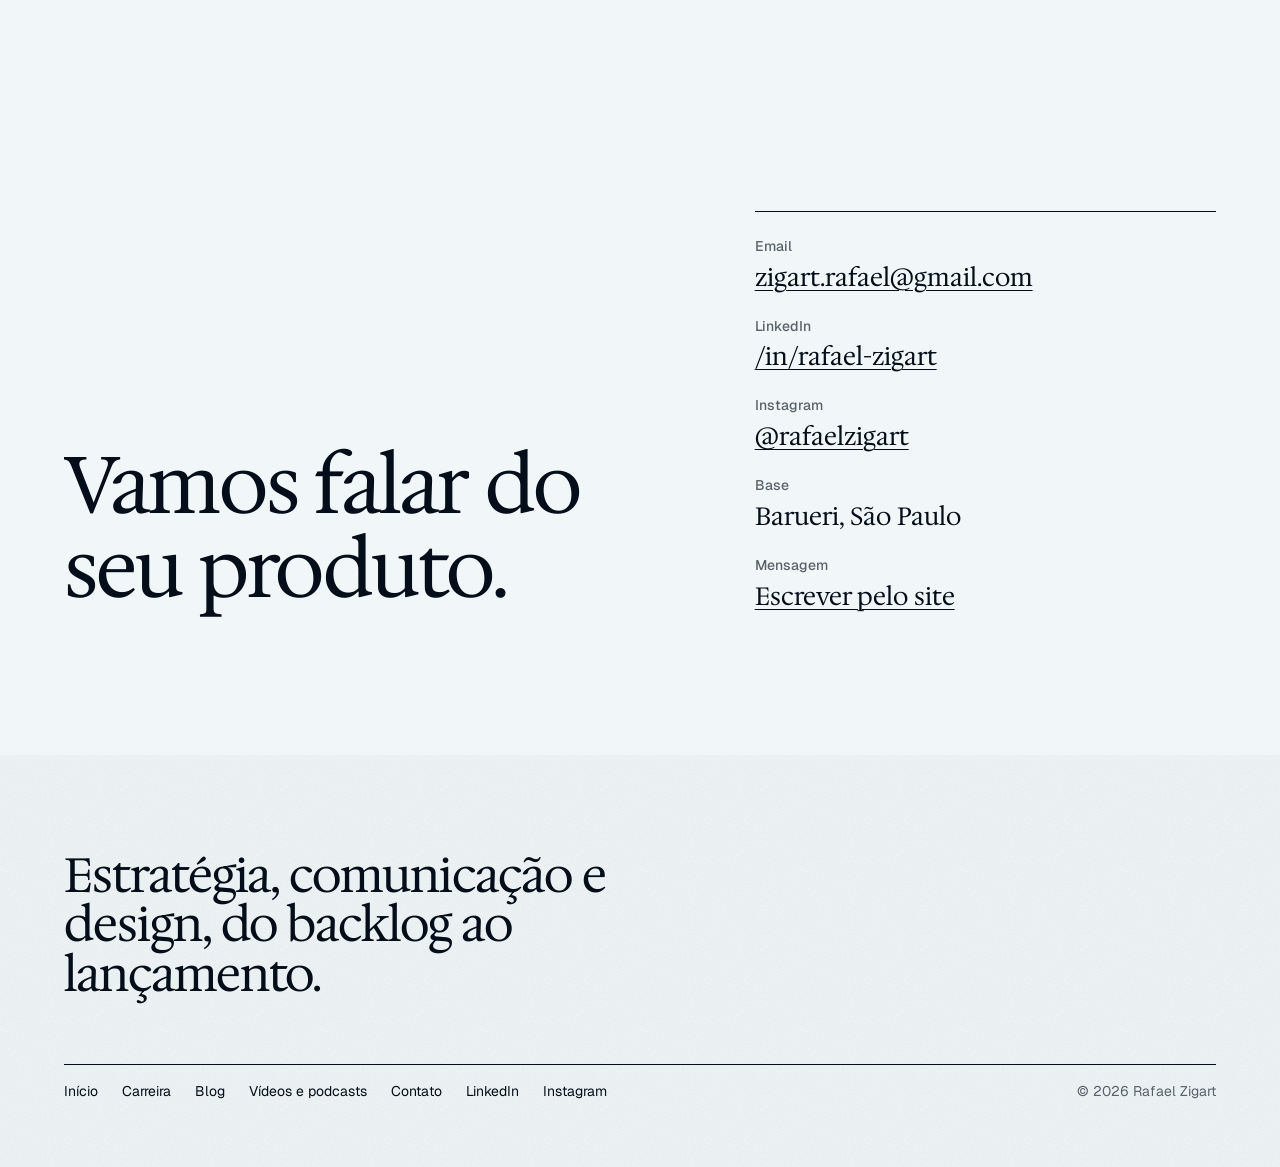
==== commit 9bf6bd3b: "Página do Mizoor e SEO: canônicos, Open Graph, dados estruturados, sitemap, robots e favicon Co-Auth" ====
--- a/index.html
+++ b/index.html
@@ -5,6 +5,20 @@
 <meta name="viewport" content="width=device-width, initial-scale=1">
 <title>Rafael Zigart, produto e design</title>
 <meta name="description" content="Rafael Zigart é Head de AI Product na Celcoin, com doze anos levando produtos digitais ao mercado.">
+<link rel="icon" href="favicon.svg" type="image/svg+xml">
+<link rel="canonical" href="https://rafaelribeirozigart.github.io/zigart.com/">
+<meta name="author" content="Rafael Zigart">
+<meta property="og:type" content="profile">
+<meta property="og:site_name" content="Rafael Zigart">
+<meta property="og:locale" content="pt_BR">
+<meta property="og:title" content="Rafael Zigart, produto e design">
+<meta property="og:description" content="Rafael Zigart é Head de AI Product na Celcoin, com doze anos levando produtos digitais ao mercado.">
+<meta property="og:url" content="https://rafaelribeirozigart.github.io/zigart.com/">
+<meta property="og:image" content="https://rafaelribeirozigart.github.io/zigart.com/images/blog/og-site.jpg">
+<meta property="og:image:width" content="1600">
+<meta property="og:image:height" content="900">
+<meta name="twitter:card" content="summary_large_image">
+<script type="application/ld+json">{"@context": "https://schema.org", "@type": "Person", "name": "Rafael Zigart", "alternateName": "Rafael Ribeiro Zigart", "url": "https://rafaelribeirozigart.github.io/zigart.com/", "image": "https://rafaelribeirozigart.github.io/zigart.com/images/rafael-pixel.webp", "jobTitle": "Head de AI Product", "worksFor": {"@type": "Organization", "name": "Celcoin", "url": "https://www.celcoin.com.br/"}, "address": {"@type": "PostalAddress", "addressLocality": "Barueri", "addressRegion": "SP", "addressCountry": "BR"}, "alumniOf": [{"@type": "CollegeOrUniversity", "name": "FIA Business School"}, {"@type": "CollegeOrUniversity", "name": "UNISAL, Centro Universitário Salesiano de São Paulo"}], "knowsAbout": ["Gestão de produto", "Product marketing", "Product design", "Inteligência artificial", "Open Finance", "Pix", "Design system"], "sameAs": ["https://www.linkedin.com/in/rafael-zigart/", "https://www.instagram.com/rafaelzigart/"]}</script>
 <link rel="preconnect" href="https://fonts.googleapis.com">
 <link rel="preconnect" href="https://fonts.gstatic.com" crossorigin>
 <link href="https://fonts.googleapis.com/css2?family=Hedvig+Letters+Serif:opsz@12..24&family=Geist:wght@400;500&display=swap" rel="stylesheet">
--- a/css/site.css
+++ b/css/site.css
@@ -564,3 +564,55 @@
 :root { --pixel-1: oklch(37% 0.17 264); --pixel-2: oklch(57% 0.24 262); --pixel-3: oklch(73% 0.13 252); --pixel-4: oklch(91% 0.04 240); }
 .pixel-curtain { position: fixed; inset: 0; width: 100%; height: 100%; z-index: var(--z-toast); pointer-events: none; }
 html.is-entering::after { content: attr(data-curtain); background: var(--pixel-1); color: var(--color-paper); }
+
+/* Mizoor */
+.mz-hero .actions { margin-top: var(--space-md); align-items: center; }
+.mz-split__text .mz-note { grid-column: auto; max-width: none; }
+.mz-note { grid-column: 8 / 13; color: var(--color-ink-2); max-width: 44ch; }
+.mz-figs { display: grid; grid-template-columns: repeat(3, minmax(0, 1fr)); gap: var(--gap-columns); margin: 0; border-top: var(--rule-hair) solid var(--color-ink); }
+.mz-figs--4 { grid-template-columns: repeat(4, minmax(0, 1fr)); }
+.mz-figs > div { padding-top: var(--space-lg); }
+.mz-figs dt { font: 400 var(--text-display)/0.95 var(--font-display); letter-spacing: var(--tracking-display); font-variant-numeric: tabular-nums; }
+.mz-figs dd { margin: var(--space-sm) 0 0; color: var(--color-ink-2); max-width: 28ch; }
+.mz-figs dd.mz-src { margin-top: var(--space-xs); font-size: var(--text-sm); font-weight: 500; color: var(--color-muted); }
+.mz-personas { display: grid; grid-template-columns: repeat(4, minmax(0, 1fr)); gap: var(--gap-columns); margin: 0; padding: 0; list-style: none; }
+.mz-personas li { display: grid; align-content: start; gap: var(--space-sm); padding: var(--space-xl) var(--space-lg); background: var(--color-paper-hi); border-radius: var(--radius-card); box-shadow: var(--shadow-sheet); min-height: 280px; }
+.mz-personas li.mz-off { background: transparent; box-shadow: none; outline: 1px dashed var(--color-rule); outline-offset: -1px; }
+.mz-n { font: 400 var(--text-section)/1 var(--font-display); color: var(--color-accent); }
+.mz-personas h3 { font-size: var(--text-title); }
+.mz-personas p { color: var(--color-ink-2); }
+.mz-split { display: grid; grid-template-columns: repeat(12, minmax(0, 1fr)); column-gap: var(--gap-columns); row-gap: var(--space-2xl); align-items: center; }
+.mz-split__text { grid-column: 1 / 6; display: grid; gap: var(--space-lg); min-width: 0; }
+.mz-split__text > .link { justify-self: start; }
+.mz-sides { grid-column: 7 / 13; display: grid; gap: var(--gap-columns); }
+.mz-split--r .mz-split__text { grid-column: 8 / 13; grid-row: 1; }
+.mz-side { padding: var(--space-xl) var(--space-lg); background: var(--color-paper-hi); border-radius: var(--radius-card); box-shadow: var(--shadow-sheet); }
+.mz-side__h { font: 400 var(--text-title)/1.2 var(--font-display); margin-bottom: var(--space-md); }
+.mz-side ul, .mz-list { margin: 0; padding: 0; list-style: none; display: grid; gap: var(--space-sm); }
+.mz-side li, .mz-list li { position: relative; padding-left: var(--space-lg); color: var(--color-ink-2); }
+.mz-side li::before, .mz-list li::before { content: ""; position: absolute; left: 0; top: 0.62em; width: 7px; height: 7px; background: var(--color-accent); border-radius: 1px; }
+.mz-tabs { display: flex; flex-wrap: wrap; gap: var(--space-xs); margin-bottom: var(--space-xl); }
+.mz-tabs button { min-height: 44px; padding: 0 var(--space-md); border: var(--rule-hair) solid var(--color-rule); border-radius: var(--radius-card); background: var(--color-paper-hi); color: var(--color-ink); font: 500 var(--text-md)/1 var(--font-body); cursor: pointer; transition: background-color var(--dur-short) var(--ease-out); }
+.mz-tabs button:hover { background: var(--color-paper-3); }
+.mz-tabs button:active { transform: translateY(1px); }
+.mz-tabs button[aria-selected="true"] { background: var(--color-paper-3); border-color: var(--color-ink); box-shadow: inset 0 -2px 0 var(--color-accent); }
+.mz-tabs button:focus-visible { outline: 2px solid var(--color-focus); outline-offset: 2px; }
+.mz-tabs button:disabled { opacity: 0.55; cursor: not-allowed; }
+.mz-list { grid-template-columns: repeat(2, minmax(0, 1fr)); column-gap: var(--gap-columns); font-size: var(--text-lead); }
+.mz-proto { grid-column: 1 / 8; grid-row: 1; margin: 0; padding: var(--space-xl); background: var(--color-paper-hi); border-radius: var(--radius-card); box-shadow: var(--shadow-sheet); }
+.mz-proto img { display: block; width: 100%; max-width: 576px; height: auto; margin-inline: auto; }
+.mz-proto figcaption { margin-top: var(--space-md); font-size: var(--text-sm); font-weight: 500; color: var(--color-muted); text-align: center; }
+.mz-team { display: grid; grid-template-columns: repeat(4, minmax(0, 1fr)); gap: var(--gap-columns); margin: 0; padding: 0; list-style: none; border-top: var(--rule-hair) solid var(--color-ink); }
+.mz-team li { display: grid; align-content: start; gap: var(--space-2xs); padding-top: var(--space-lg); }
+.mz-team h3 { font-size: var(--text-title); }
+.mz-role { font-size: var(--text-sm); font-weight: 500; color: var(--color-muted); }
+.mz-team p:last-child { color: var(--color-ink-2); }
+@media (max-width: 60rem) {
+  .mz-figs, .mz-figs--4, .mz-personas, .mz-team { grid-template-columns: repeat(2, minmax(0, 1fr)); }
+  .mz-split { grid-template-columns: minmax(0, 1fr); }
+  .mz-split > * { grid-column: 1 / -1 !important; grid-row: auto !important; }
+  .mz-note { grid-column: 1 / -1; }
+}
+@media (max-width: 40rem) { .mz-figs, .mz-figs--4, .mz-personas, .mz-team, .mz-list { grid-template-columns: minmax(0, 1fr); } .mz-personas li { min-height: 0; } }
+@media (prefers-reduced-motion: reduce) { .mz-tabs button { transition: none; } }
+.mz-figs--4 dt { font-size: var(--text-display-s); white-space: nowrap; }
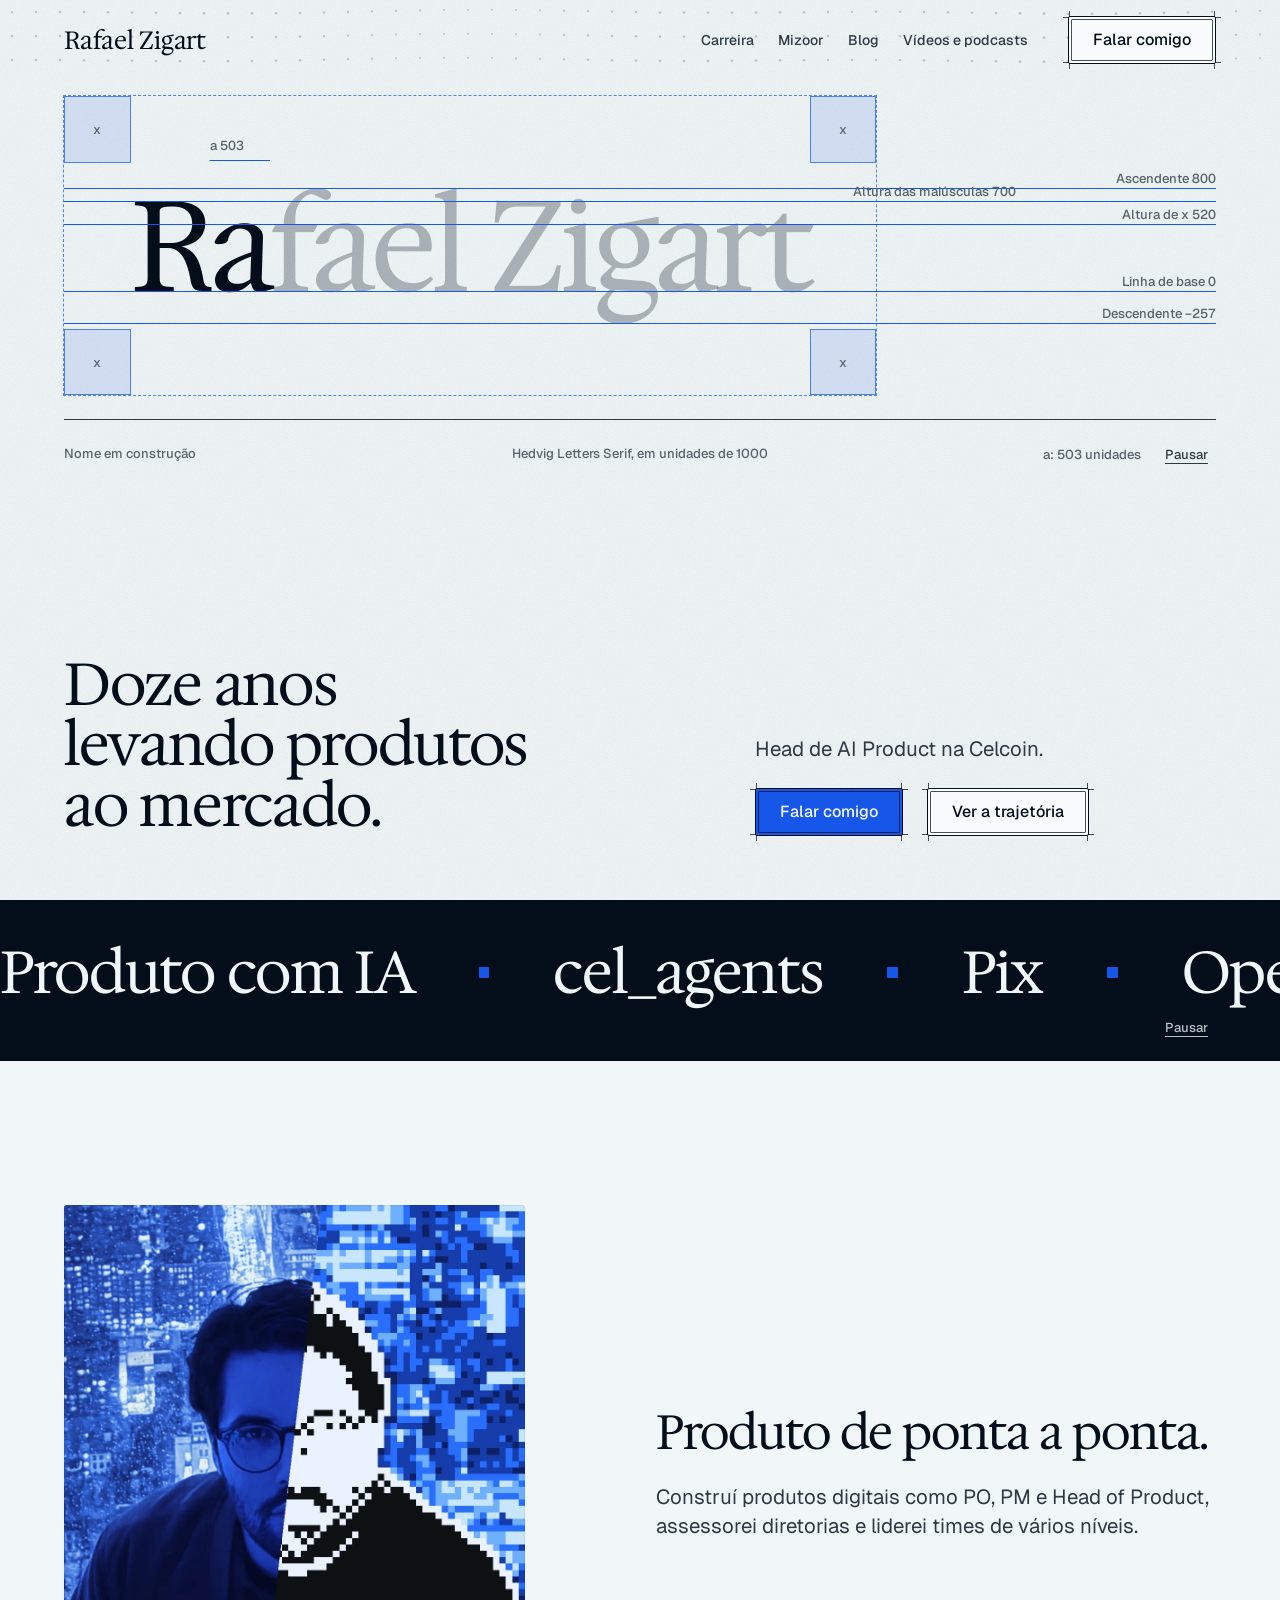
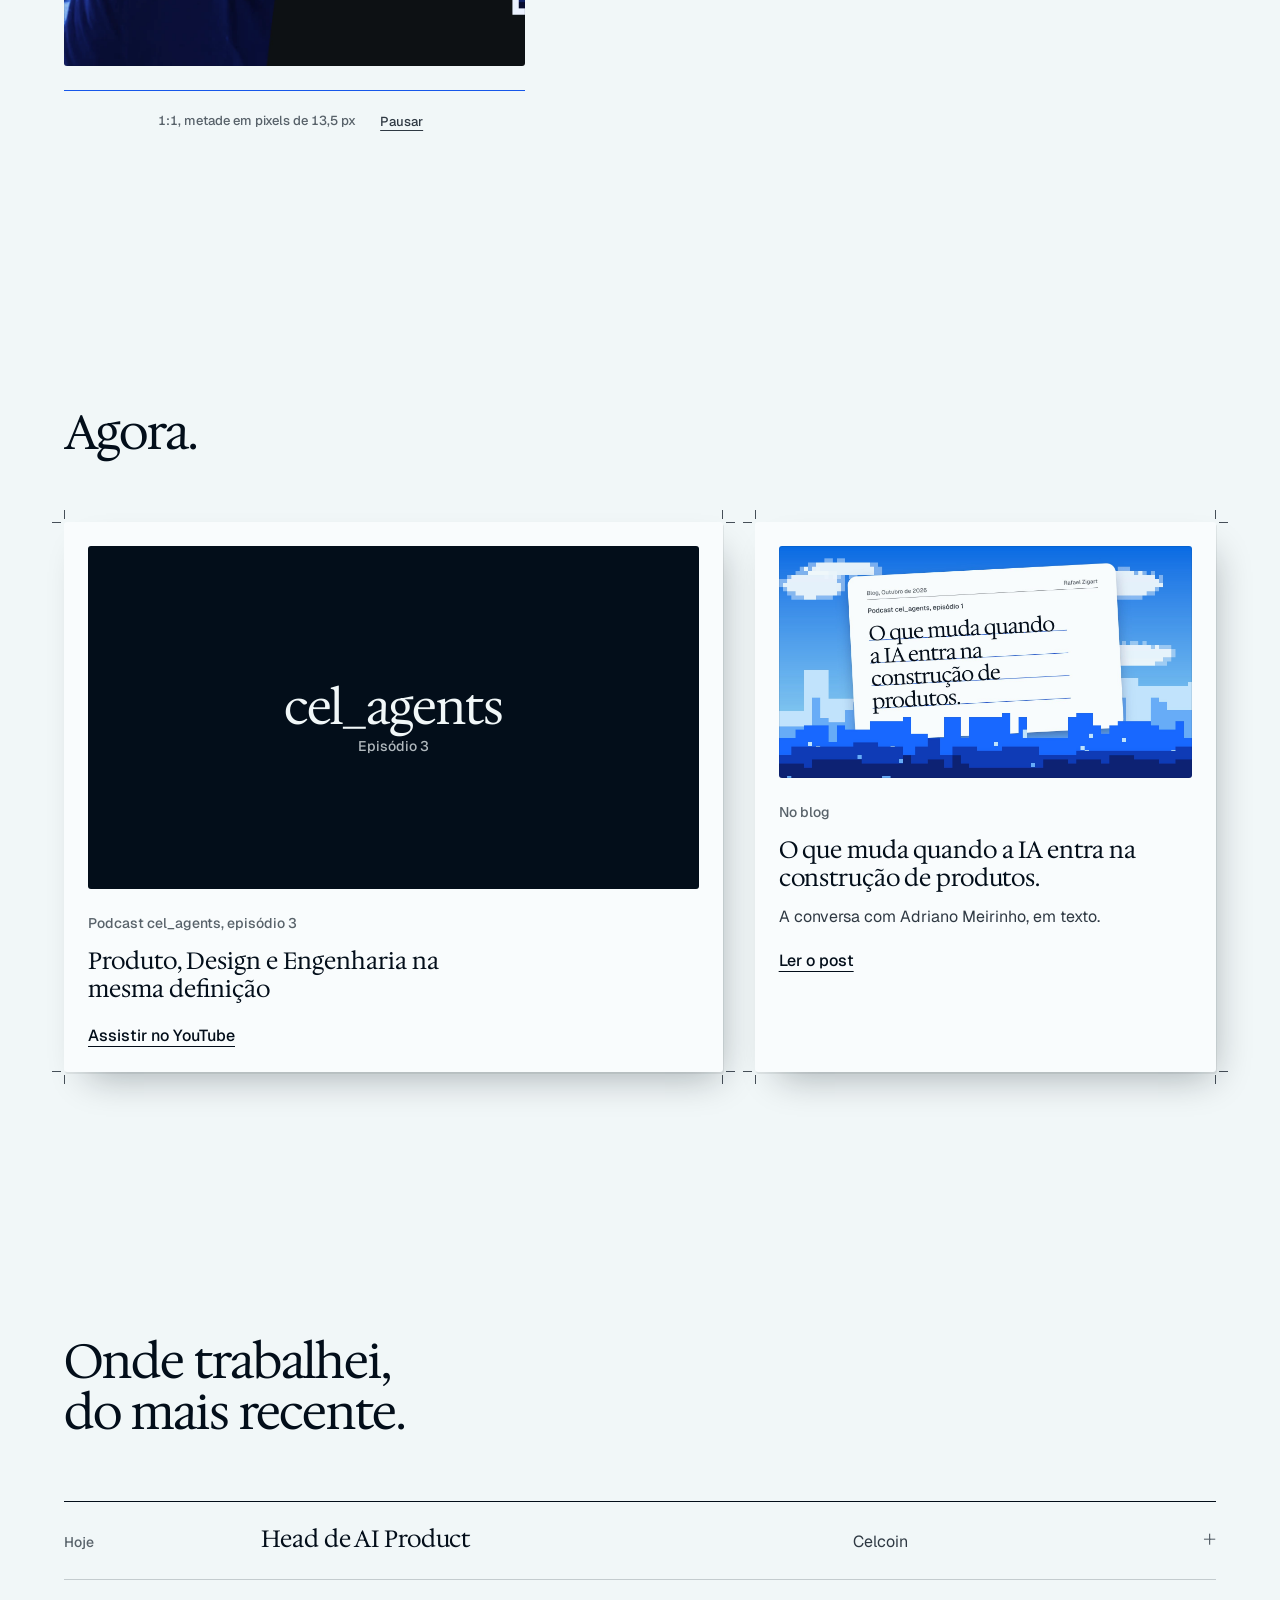
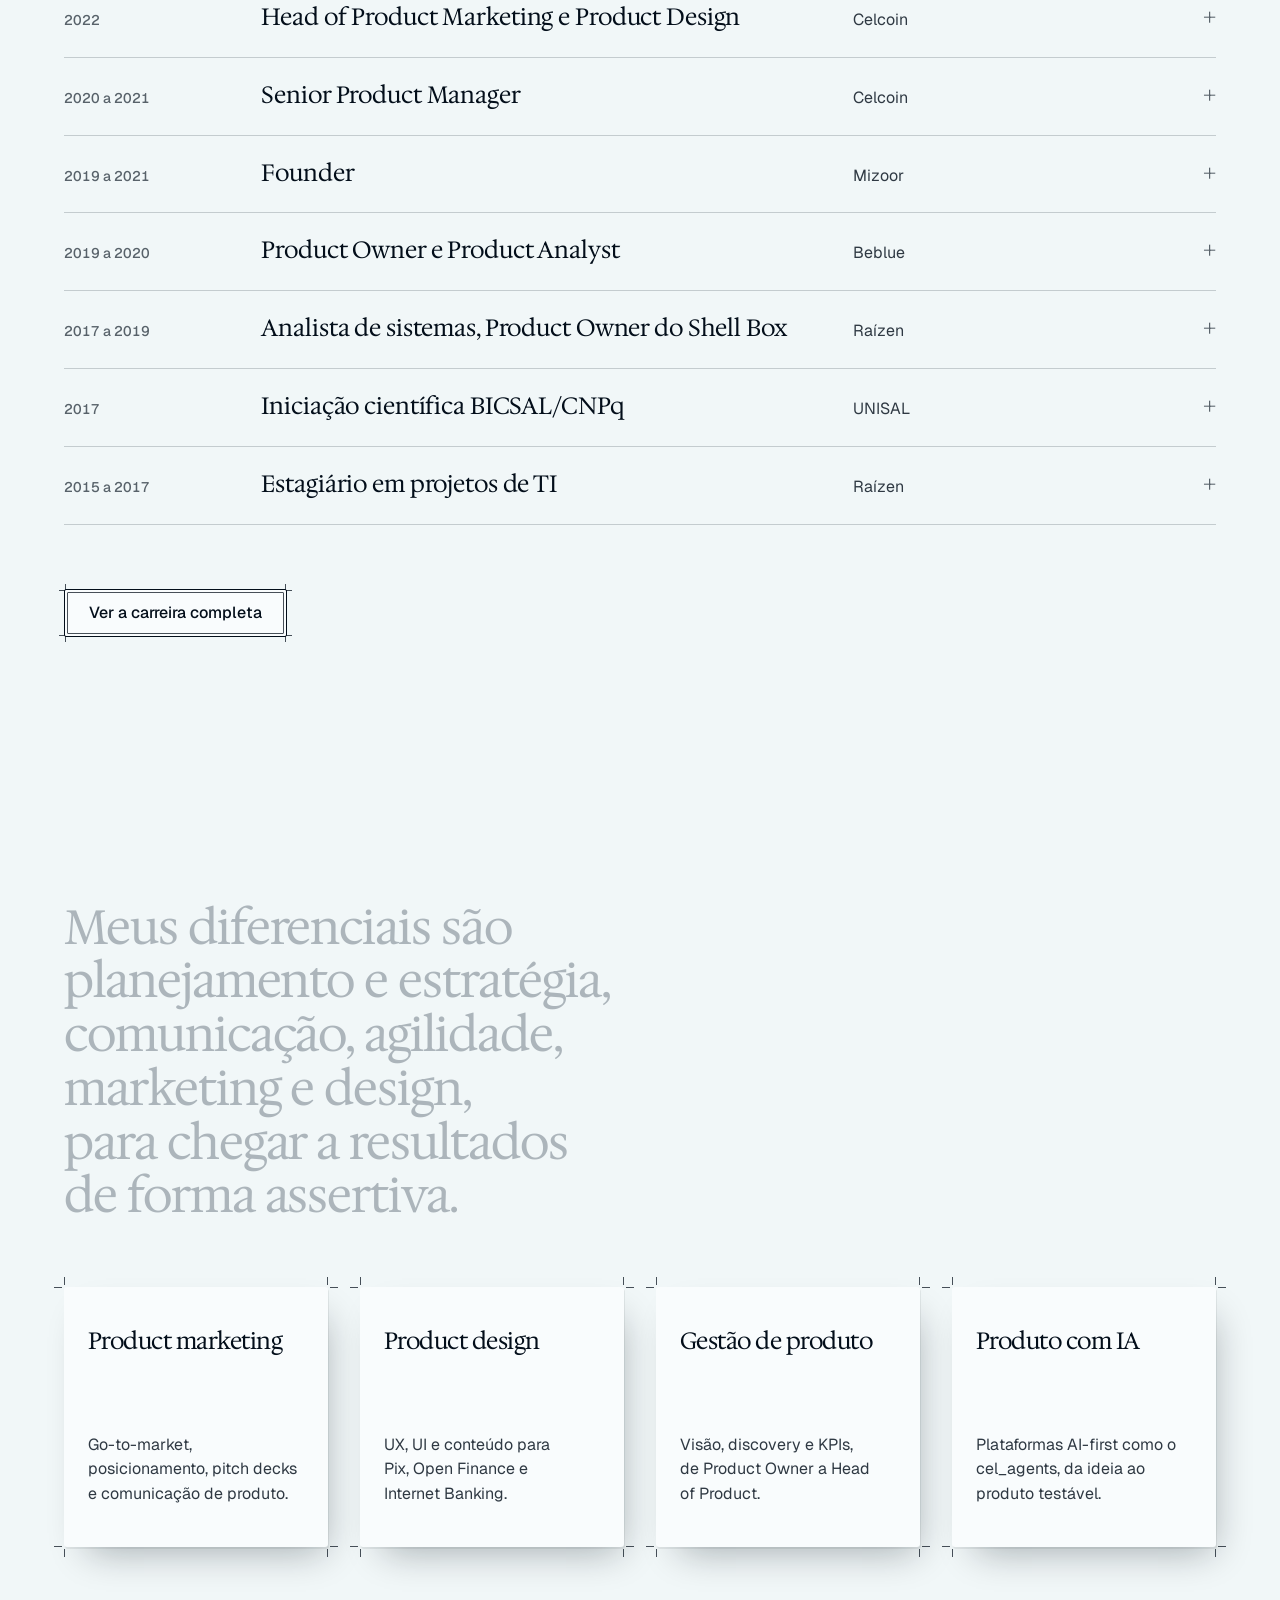
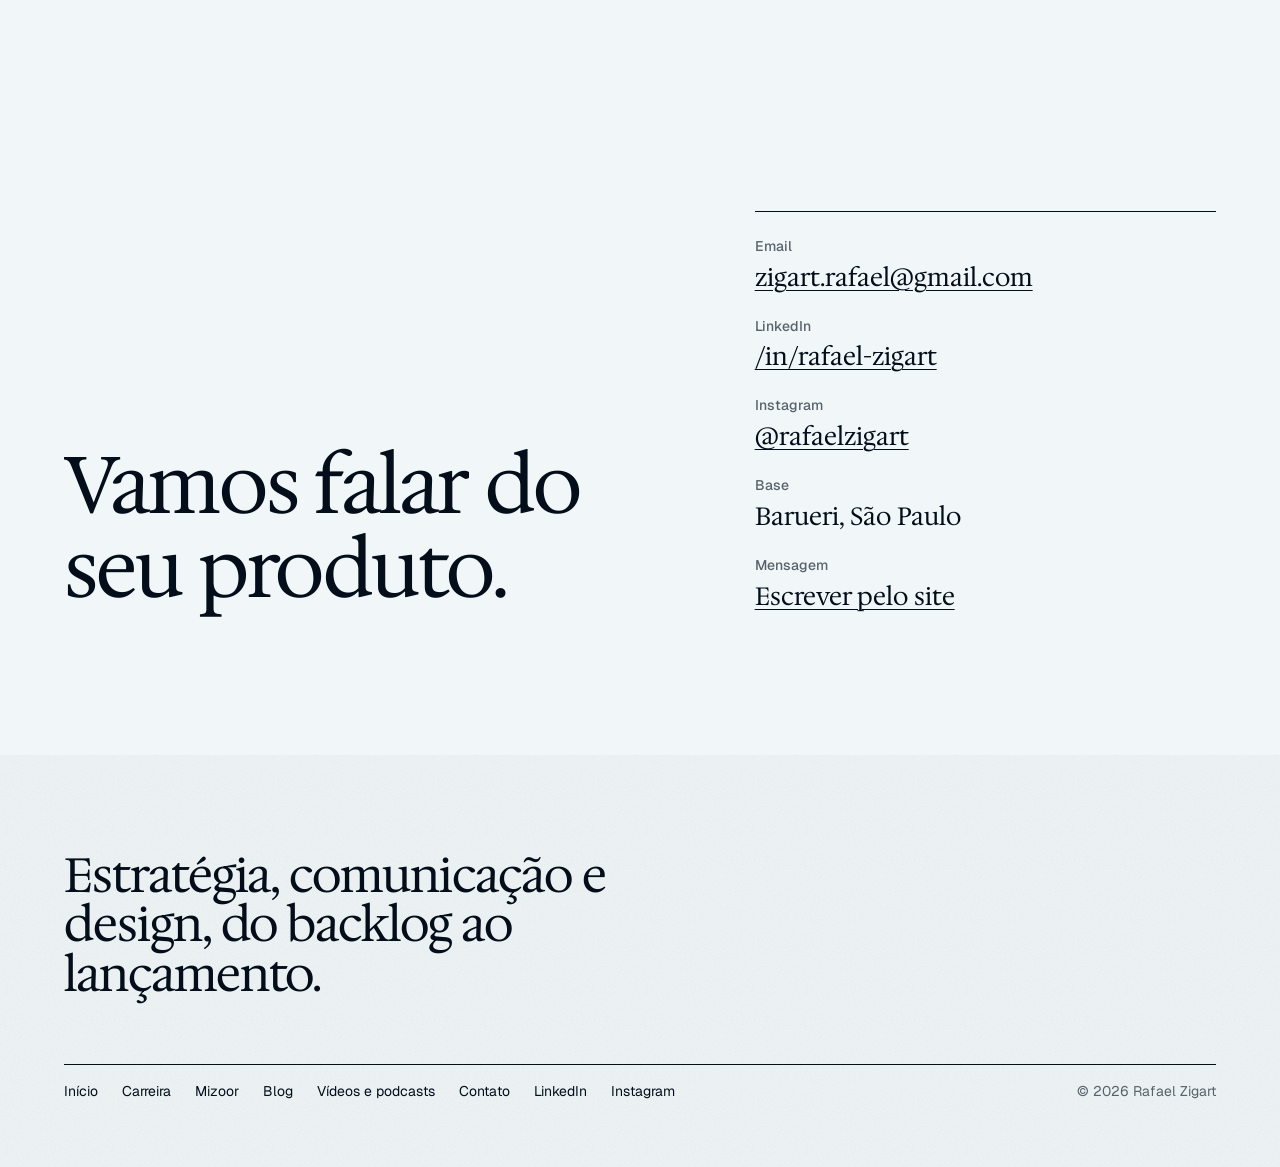
==== commit 5b80049f: "Mizoor no menu de todas as páginas e na trajetória da página inicial Co-Authored-By: Claude Opus 5.5" ====
--- a/index.html
+++ b/index.html
@@ -34,7 +34,7 @@
       <a class="wordmark" href="index.html" aria-label="Rafael Zigart, início">Rafael Zigart</a>
       <div class="nav__right">
         <nav aria-label="Principal">
-          <ul class="nav__links"><li><a href="carreira.html">Carreira</a></li><li><a href="blog/">Blog</a></li><li><a href="midia.html">Vídeos e podcasts</a></li></ul>
+          <ul class="nav__links"><li><a href="carreira.html">Carreira</a></li><li><a href="mizoor.html">Mizoor</a></li><li><a href="blog/">Blog</a></li><li><a href="midia.html">Vídeos e podcasts</a></li></ul>
         </nav>
         <a class="btn crop" href="contato.html">Falar comigo</a>
       </div>
@@ -122,7 +122,7 @@
   <section class="section" id="trajetoria" aria-labelledby="career-title">
     <div class="container">
       <div class="head"><h2 id="career-title">Onde trabalhei, do mais recente.</h2></div>
-      <ul class="set summary"><li><a class="sum" href="carreira.html#c1"><span class="sum__years">Hoje</span><span class="sum__role">Head de AI Product</span><span class="sum__org">Celcoin</span><span class="sum__go" aria-hidden="true">+</span></a></li><li><a class="sum" href="carreira.html#c2"><span class="sum__years">2022</span><span class="sum__role">Head of Product Marketing e Product Design</span><span class="sum__org">Celcoin</span><span class="sum__go" aria-hidden="true">+</span></a></li><li><a class="sum" href="carreira.html#c3"><span class="sum__years">2020 a 2021</span><span class="sum__role">Senior Product Manager</span><span class="sum__org">Celcoin</span><span class="sum__go" aria-hidden="true">+</span></a></li><li><a class="sum" href="carreira.html#c4"><span class="sum__years">2019 a 2021</span><span class="sum__role">Founder</span><span class="sum__org">Mizoor</span><span class="sum__go" aria-hidden="true">+</span></a></li><li><a class="sum" href="carreira.html#c5"><span class="sum__years">2019 a 2020</span><span class="sum__role">Product Owner e Product Analyst</span><span class="sum__org">Beblue</span><span class="sum__go" aria-hidden="true">+</span></a></li><li><a class="sum" href="carreira.html#c6"><span class="sum__years">2017 a 2019</span><span class="sum__role">Analista de sistemas, Product Owner do Shell Box</span><span class="sum__org">Raízen</span><span class="sum__go" aria-hidden="true">+</span></a></li><li><a class="sum" href="carreira.html#c7"><span class="sum__years">2017</span><span class="sum__role">Iniciação científica BICSAL/CNPq</span><span class="sum__org">UNISAL</span><span class="sum__go" aria-hidden="true">+</span></a></li><li><a class="sum" href="carreira.html#c8"><span class="sum__years">2015 a 2017</span><span class="sum__role">Estagiário em projetos de TI</span><span class="sum__org">Raízen</span><span class="sum__go" aria-hidden="true">+</span></a></li></ul>
+      <ul class="set summary"><li><a class="sum" href="carreira.html#c1"><span class="sum__years">Hoje</span><span class="sum__role">Head de AI Product</span><span class="sum__org">Celcoin</span><span class="sum__go" aria-hidden="true">+</span></a></li><li><a class="sum" href="carreira.html#c2"><span class="sum__years">2022</span><span class="sum__role">Head of Product Marketing e Product Design</span><span class="sum__org">Celcoin</span><span class="sum__go" aria-hidden="true">+</span></a></li><li><a class="sum" href="carreira.html#c3"><span class="sum__years">2020 a 2021</span><span class="sum__role">Senior Product Manager</span><span class="sum__org">Celcoin</span><span class="sum__go" aria-hidden="true">+</span></a></li><li><a class="sum" href="mizoor.html"><span class="sum__years">2019 a 2021</span><span class="sum__role">Founder</span><span class="sum__org">Mizoor</span><span class="sum__go" aria-hidden="true">+</span></a></li><li><a class="sum" href="carreira.html#c5"><span class="sum__years">2019 a 2020</span><span class="sum__role">Product Owner e Product Analyst</span><span class="sum__org">Beblue</span><span class="sum__go" aria-hidden="true">+</span></a></li><li><a class="sum" href="carreira.html#c6"><span class="sum__years">2017 a 2019</span><span class="sum__role">Analista de sistemas, Product Owner do Shell Box</span><span class="sum__org">Raízen</span><span class="sum__go" aria-hidden="true">+</span></a></li><li><a class="sum" href="carreira.html#c7"><span class="sum__years">2017</span><span class="sum__role">Iniciação científica BICSAL/CNPq</span><span class="sum__org">UNISAL</span><span class="sum__go" aria-hidden="true">+</span></a></li><li><a class="sum" href="carreira.html#c8"><span class="sum__years">2015 a 2017</span><span class="sum__role">Estagiário em projetos de TI</span><span class="sum__org">Raízen</span><span class="sum__go" aria-hidden="true">+</span></a></li></ul>
       <div class="summary__more"><a class="btn crop" href="carreira.html">Ver a carreira completa</a></div>
     </div>
   </section>
@@ -159,7 +159,7 @@
   <div class="container">
     <p class="footer__line">Estratégia, comunicação e design, do backlog ao lançamento.</p>
     <div class="footer__row">
-      <ul><li><a href="index.html">Início</a></li><li><a href="carreira.html">Carreira</a></li><li><a href="blog/">Blog</a></li><li><a href="midia.html">Vídeos e podcasts</a></li><li><a href="contato.html">Contato</a></li><li><a href="https://www.linkedin.com/in/rafael-zigart/">LinkedIn</a></li><li><a href="https://www.instagram.com/rafaelzigart/">Instagram</a></li></ul>
+      <ul><li><a href="index.html">Início</a></li><li><a href="carreira.html">Carreira</a></li><li><a href="mizoor.html">Mizoor</a></li><li><a href="blog/">Blog</a></li><li><a href="midia.html">Vídeos e podcasts</a></li><li><a href="contato.html">Contato</a></li><li><a href="https://www.linkedin.com/in/rafael-zigart/">LinkedIn</a></li><li><a href="https://www.instagram.com/rafaelzigart/">Instagram</a></li></ul>
       <p>© 2026 Rafael Zigart</p>
     </div>
   </div>
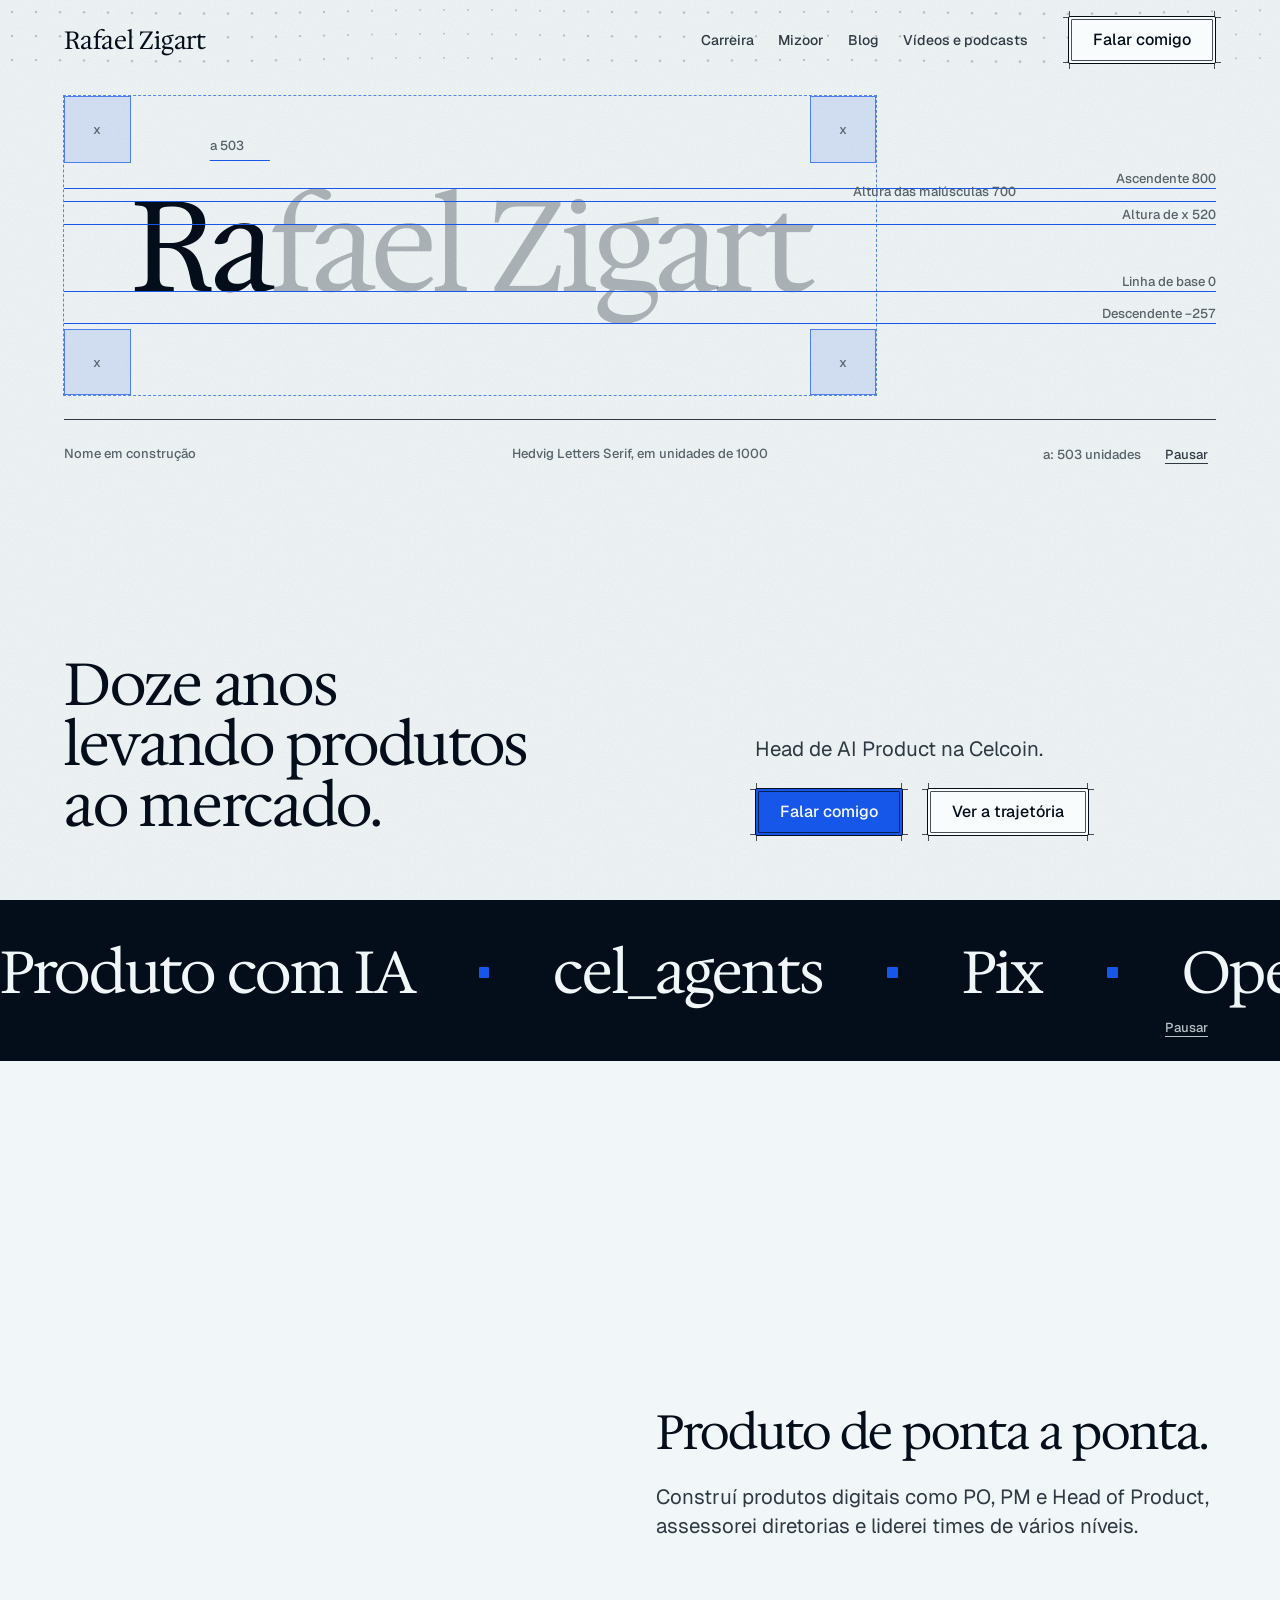
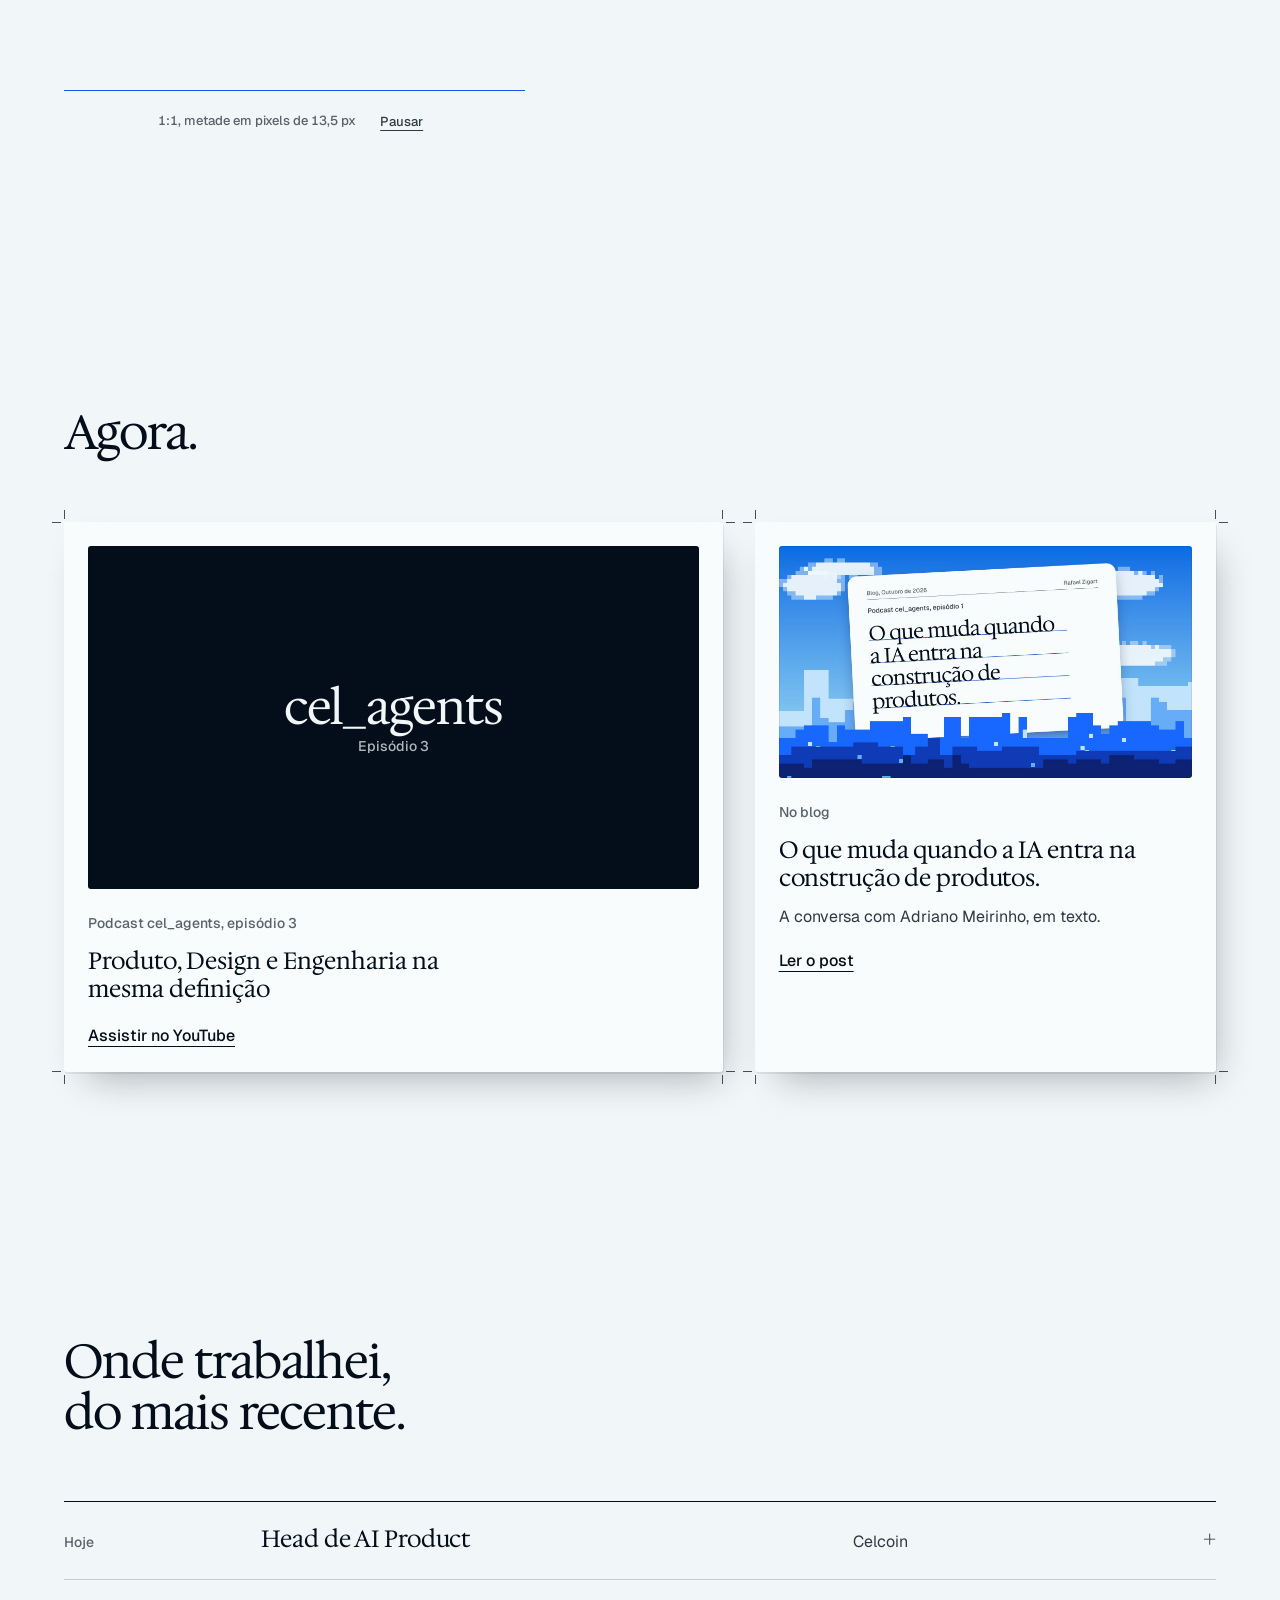
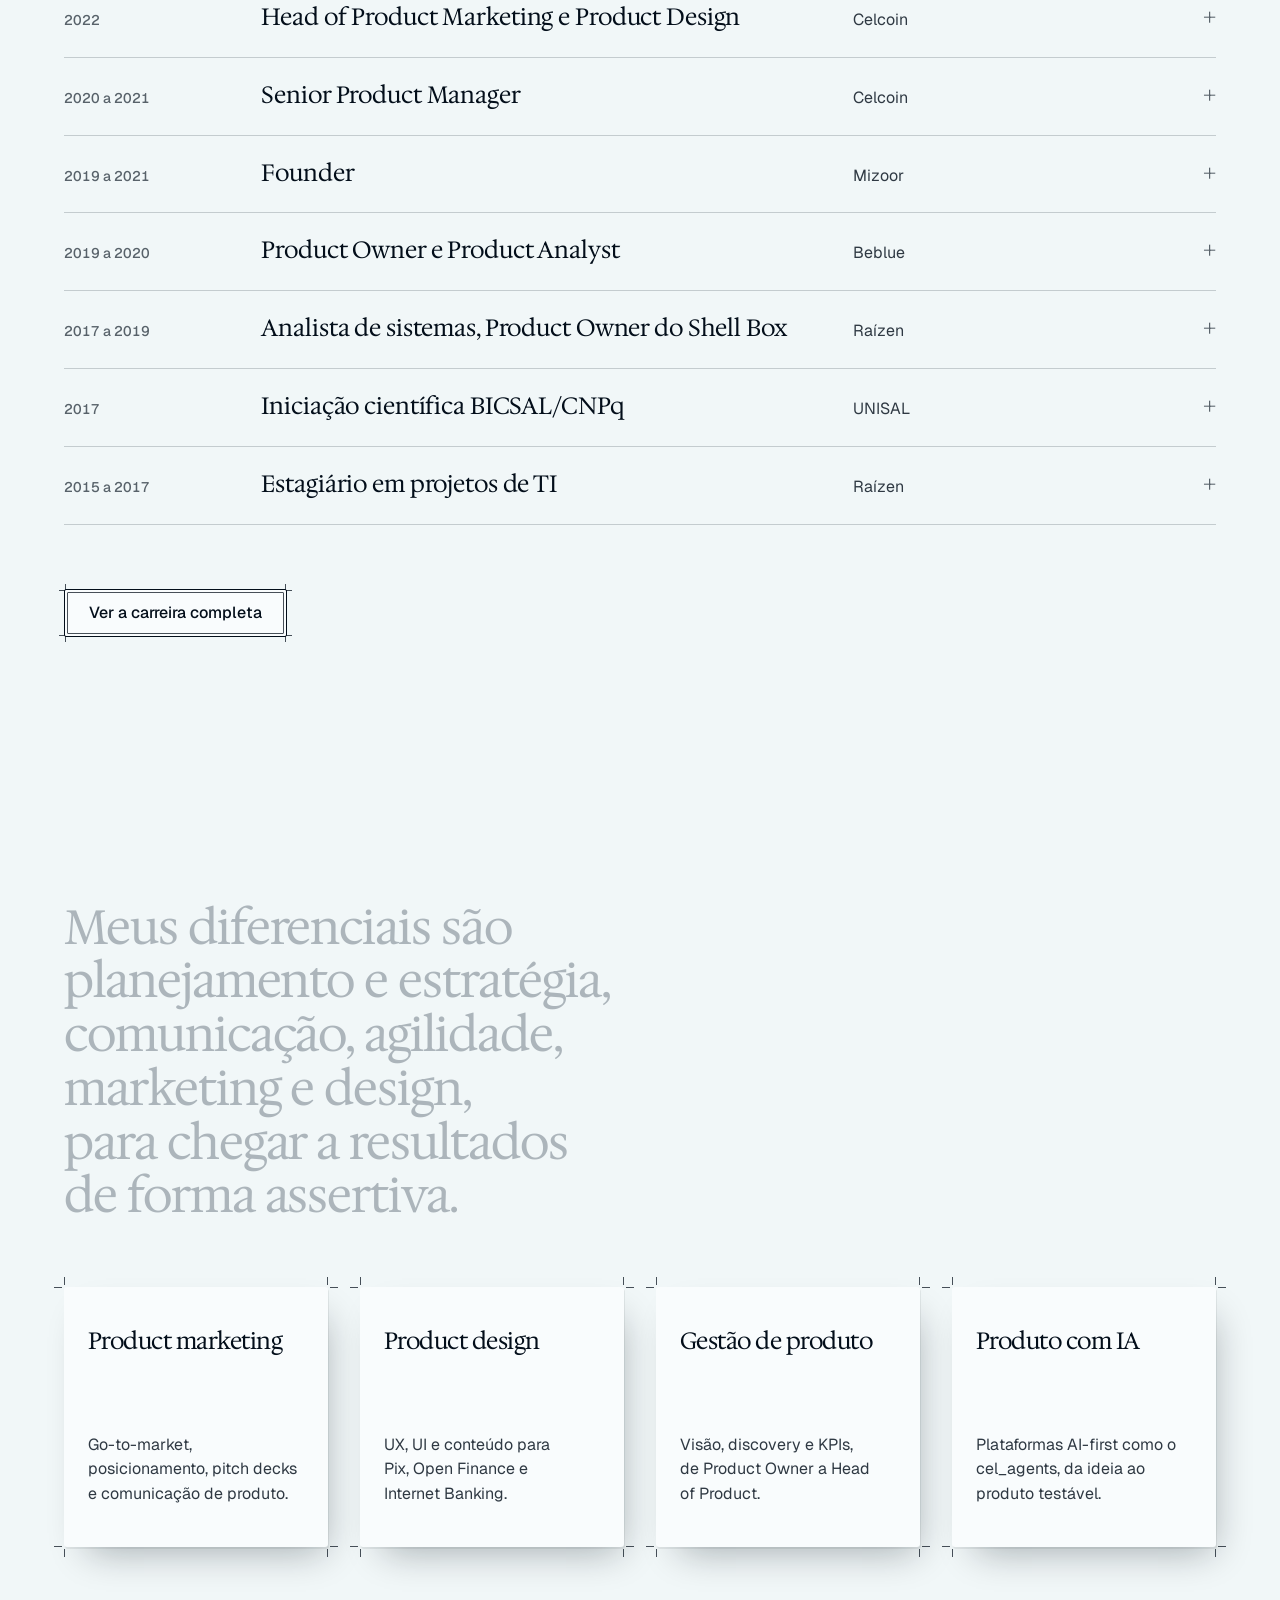
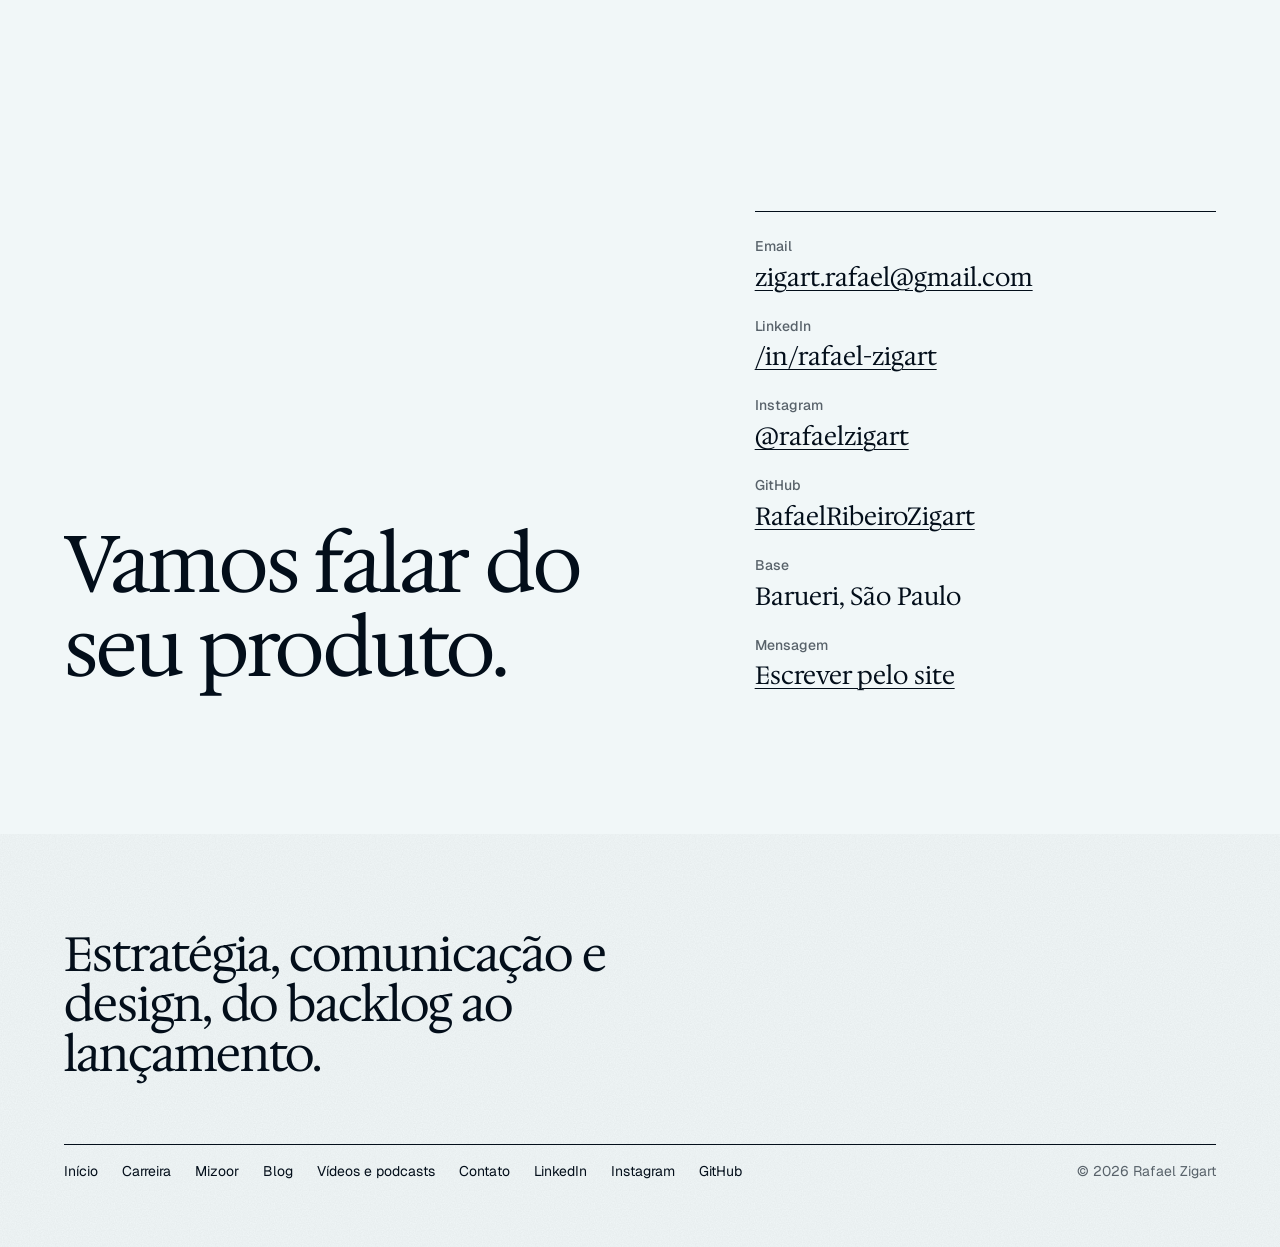
==== commit 40d05e6a: "Adiciona o perfil do GitHub no contato, no rodapé e nos dados estruturados Co-Authored-By: Claude Op" ====
--- a/index.html
+++ b/index.html
@@ -18,7 +18,7 @@
 <meta property="og:image:width" content="1600">
 <meta property="og:image:height" content="900">
 <meta name="twitter:card" content="summary_large_image">
-<script type="application/ld+json">{"@context": "https://schema.org", "@type": "Person", "name": "Rafael Zigart", "alternateName": "Rafael Ribeiro Zigart", "url": "https://rafaelribeirozigart.github.io/zigart.com/", "image": "https://rafaelribeirozigart.github.io/zigart.com/images/rafael-pixel.webp", "jobTitle": "Head de AI Product", "worksFor": {"@type": "Organization", "name": "Celcoin", "url": "https://www.celcoin.com.br/"}, "address": {"@type": "PostalAddress", "addressLocality": "Barueri", "addressRegion": "SP", "addressCountry": "BR"}, "alumniOf": [{"@type": "CollegeOrUniversity", "name": "FIA Business School"}, {"@type": "CollegeOrUniversity", "name": "UNISAL, Centro Universitário Salesiano de São Paulo"}], "knowsAbout": ["Gestão de produto", "Product marketing", "Product design", "Inteligência artificial", "Open Finance", "Pix", "Design system"], "sameAs": ["https://www.linkedin.com/in/rafael-zigart/", "https://www.instagram.com/rafaelzigart/"]}</script>
+<script type="application/ld+json">{"@context": "https://schema.org", "@type": "Person", "name": "Rafael Zigart", "alternateName": "Rafael Ribeiro Zigart", "url": "https://rafaelribeirozigart.github.io/zigart.com/", "image": "https://rafaelribeirozigart.github.io/zigart.com/images/rafael-pixel.webp", "jobTitle": "Head de AI Product", "worksFor": {"@type": "Organization", "name": "Celcoin", "url": "https://www.celcoin.com.br/"}, "address": {"@type": "PostalAddress", "addressLocality": "Barueri", "addressRegion": "SP", "addressCountry": "BR"}, "alumniOf": [{"@type": "CollegeOrUniversity", "name": "FIA Business School"}, {"@type": "CollegeOrUniversity", "name": "UNISAL, Centro Universitário Salesiano de São Paulo"}], "knowsAbout": ["Gestão de produto", "Product marketing", "Product design", "Inteligência artificial", "Open Finance", "Pix", "Design system"], "sameAs": ["https://www.linkedin.com/in/rafael-zigart/", "https://www.instagram.com/rafaelzigart/", "https://github.com/RafaelRibeiroZigart"]}</script>
 <link rel="preconnect" href="https://fonts.googleapis.com">
 <link rel="preconnect" href="https://fonts.gstatic.com" crossorigin>
 <link href="https://fonts.googleapis.com/css2?family=Hedvig+Letters+Serif:opsz@12..24&family=Geist:wght@400;500&display=swap" rel="stylesheet">
@@ -148,6 +148,7 @@
         <div><dt>Email</dt><dd><a class="link" href="mailto:zigart.rafael@gmail.com">zigart.rafael@gmail.com</a></dd></div>
         <div><dt>LinkedIn</dt><dd><a class="link" href="https://www.linkedin.com/in/rafael-zigart/">/in/rafael-zigart</a></dd></div>
         <div><dt>Instagram</dt><dd><a class="link" href="https://www.instagram.com/rafaelzigart/">@rafaelzigart</a></dd></div>
+        <div><dt>GitHub</dt><dd><a class="link" href="https://github.com/RafaelRibeiroZigart">RafaelRibeiroZigart</a></dd></div>
         <div><dt>Base</dt><dd>Barueri, São Paulo</dd></div>
         <div><dt>Mensagem</dt><dd><a class="link" href="contato.html">Escrever pelo site</a></dd></div>
       </dl>
@@ -159,7 +160,7 @@
   <div class="container">
     <p class="footer__line">Estratégia, comunicação e design, do backlog ao lançamento.</p>
     <div class="footer__row">
-      <ul><li><a href="index.html">Início</a></li><li><a href="carreira.html">Carreira</a></li><li><a href="mizoor.html">Mizoor</a></li><li><a href="blog/">Blog</a></li><li><a href="midia.html">Vídeos e podcasts</a></li><li><a href="contato.html">Contato</a></li><li><a href="https://www.linkedin.com/in/rafael-zigart/">LinkedIn</a></li><li><a href="https://www.instagram.com/rafaelzigart/">Instagram</a></li></ul>
+      <ul><li><a href="index.html">Início</a></li><li><a href="carreira.html">Carreira</a></li><li><a href="mizoor.html">Mizoor</a></li><li><a href="blog/">Blog</a></li><li><a href="midia.html">Vídeos e podcasts</a></li><li><a href="contato.html">Contato</a></li><li><a href="https://www.linkedin.com/in/rafael-zigart/">LinkedIn</a></li><li><a href="https://www.instagram.com/rafaelzigart/">Instagram</a></li><li><a href="https://github.com/RafaelRibeiroZigart">GitHub</a></li></ul>
       <p>© 2026 Rafael Zigart</p>
     </div>
   </div>
--- a/css/site.css
+++ b/css/site.css
@@ -7,6 +7,7 @@
 /* Hallmark · dismissed 25 · .words__text is a one-sentence statement at section size, not running prose; 28ch keeps it to four lines */
 /* Hallmark · dismissed F7 · every printed piece is the same paper sheet by the Studio theme rule: one shadow, for paper objects only */
 /* Hallmark · dismissed 23 · the curtain accent is a 1px baseline rule drawn by a gradient sized 100% x 1px, not a fill */
+/* Hallmark · dismissed 59 · mizoor.html is a case page with two chapters, the product today and how it began, each with its own sections */
 @import url("./tokens.css");
 @import url("./base.css");
 
@@ -616,3 +617,28 @@
 @media (max-width: 40rem) { .mz-figs, .mz-figs--4, .mz-personas, .mz-team, .mz-list { grid-template-columns: minmax(0, 1fr); } .mz-personas li { min-height: 0; } }
 @media (prefers-reduced-motion: reduce) { .mz-tabs button { transition: none; } }
 .mz-figs--4 dt { font-size: var(--text-display-s); white-space: nowrap; }
+
+/* Mizoor, the product today */
+.mz-personas--3 { grid-template-columns: repeat(3, minmax(0, 1fr)); }
+.mz-steps { display: grid; grid-template-columns: repeat(5, minmax(0, 1fr)); gap: var(--gap-columns); margin: 0; padding: 0; list-style: none; counter-reset: mzs; border-top: var(--rule-hair) solid var(--color-ink); }
+.mz-steps li { counter-increment: mzs; display: grid; align-content: start; gap: var(--space-xs); padding-top: var(--space-lg); }
+.mz-steps li::before { content: counter(mzs); font: 400 var(--text-section)/1 var(--font-display); color: var(--color-accent); margin-bottom: var(--space-sm); }
+.mz-steps h3 { font-size: var(--text-title); }
+.mz-steps p { color: var(--color-ink-2); }
+.mz-after { margin-top: var(--space-2xl); max-width: 60ch; font: 400 var(--text-xl)/1.35 var(--font-display); color: var(--color-ink); }
+.mz-table td:first-child { width: 30%; }
+.mz-chips { grid-column: 7 / 13; gap: var(--space-sm); }
+.mz-chips li { font-size: var(--text-md); padding: var(--space-xs) var(--space-md); }
+.mz-prices dt { font-size: var(--text-display-s); }
+@media (max-width: 60rem) { .mz-steps { grid-template-columns: repeat(2, minmax(0, 1fr)); } .mz-personas--3 { grid-template-columns: minmax(0, 1fr); } }
+@media (max-width: 40rem) { .mz-steps { grid-template-columns: minmax(0, 1fr); } }
+.mz-table td:last-child { white-space: normal; text-align: start; }
+.mz-table th:last-child { text-align: start; }
+.mz-prices dt { font-variant-numeric: tabular-nums; }
+
+/* Product screenshots */
+.shot { margin: 0; padding: var(--space-md); background: var(--color-paper-hi); border-radius: var(--radius-card); box-shadow: var(--shadow-sheet); --o: 14px; --l: 10px; }
+.shot img { display: block; width: 100%; height: auto; border-radius: 4px; outline: 1px solid color-mix(in oklab, var(--color-ink) 8%, transparent); outline-offset: -1px; }
+.shot figcaption { margin-top: var(--space-sm); font-size: var(--text-sm); font-weight: 500; color: var(--color-muted); }
+.shots { display: grid; grid-template-columns: repeat(2, minmax(0, 1fr)); gap: var(--gap-columns); margin-top: var(--space-2xl); }
+@media (max-width: 40rem) { .shots { grid-template-columns: minmax(0, 1fr); } }
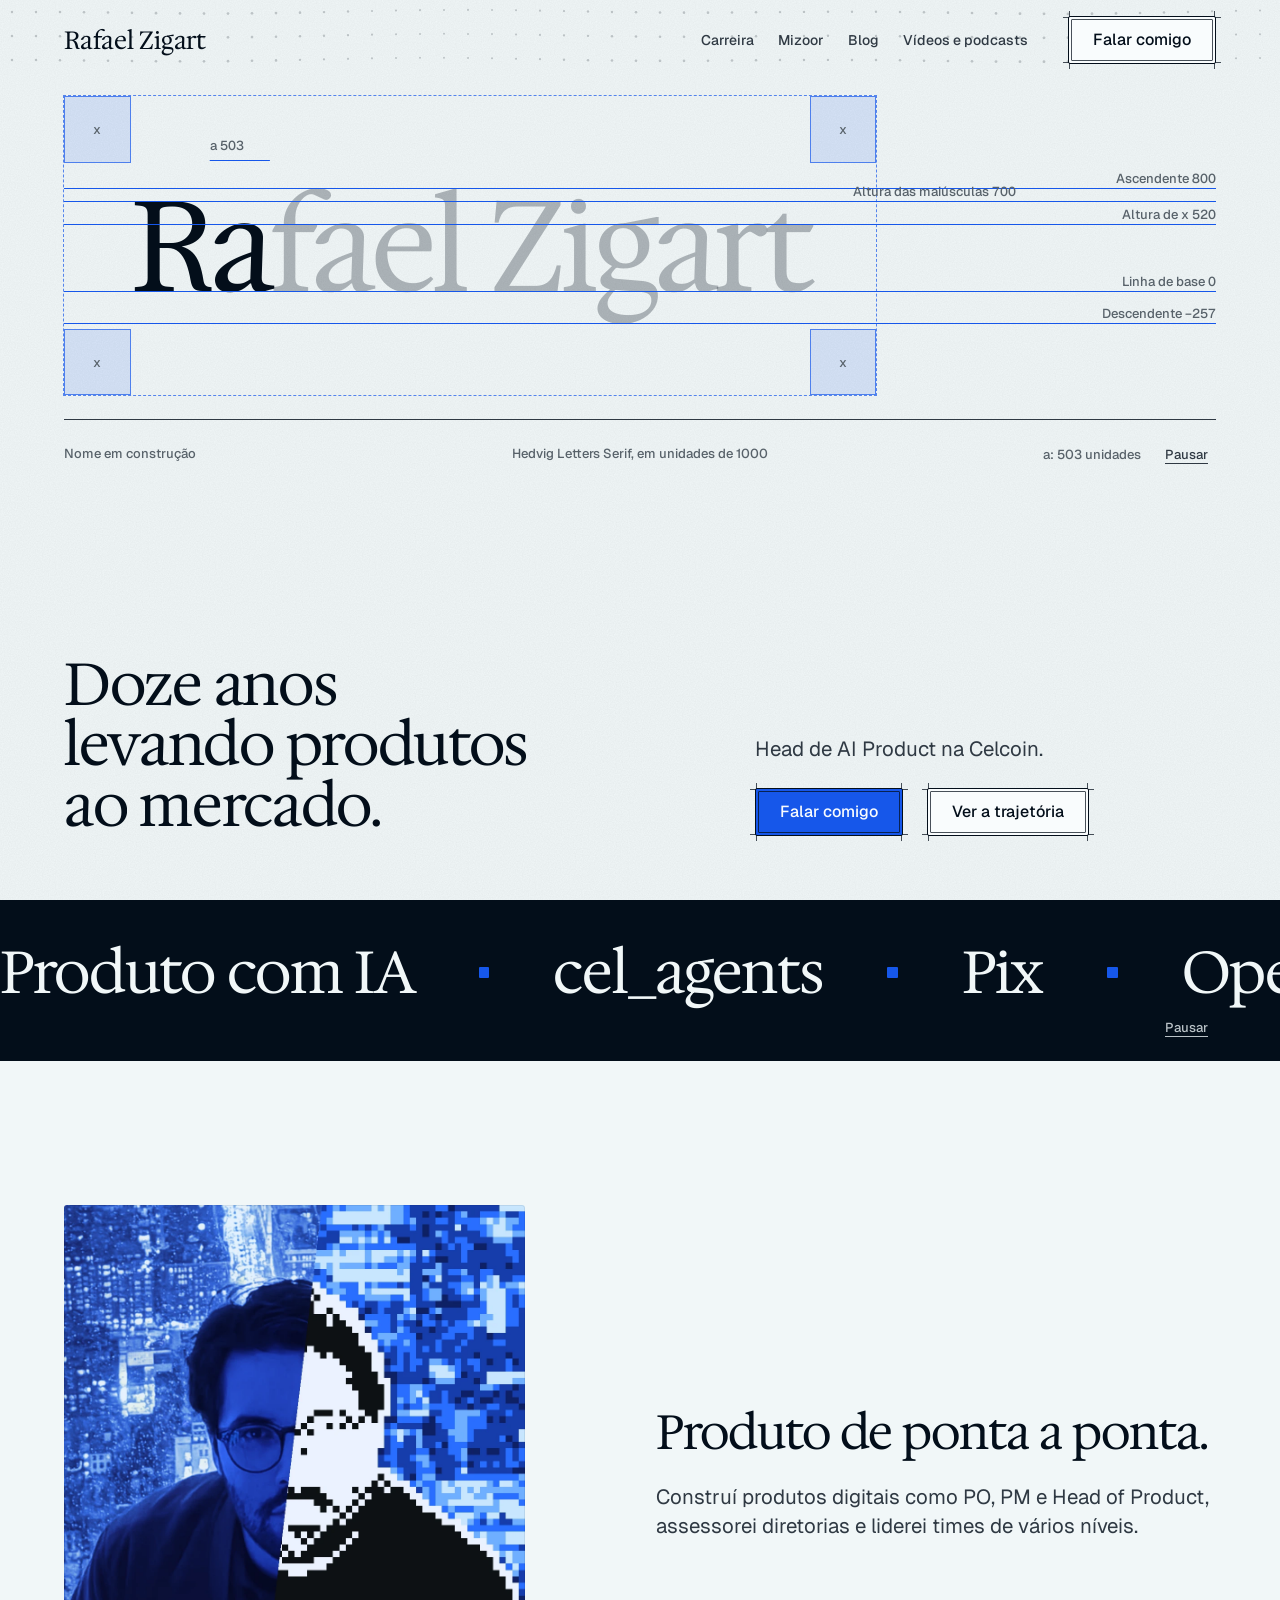
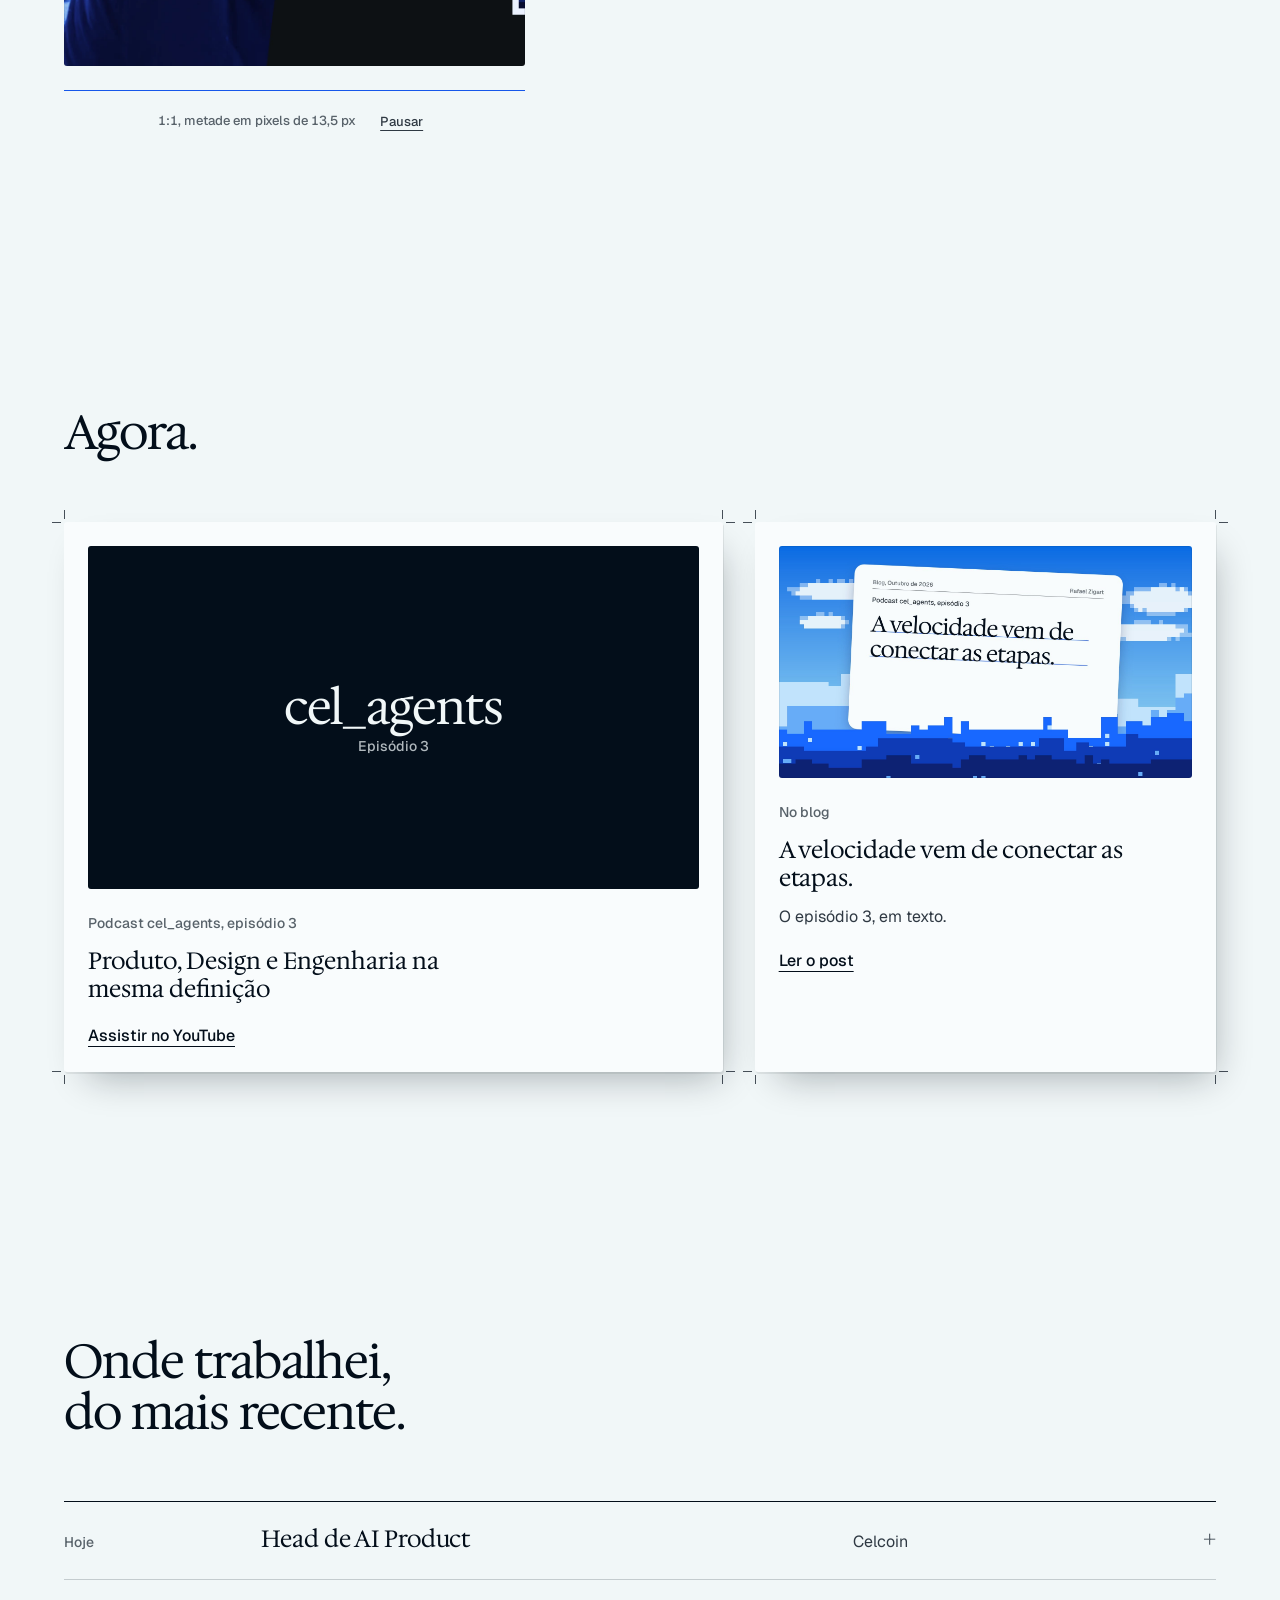
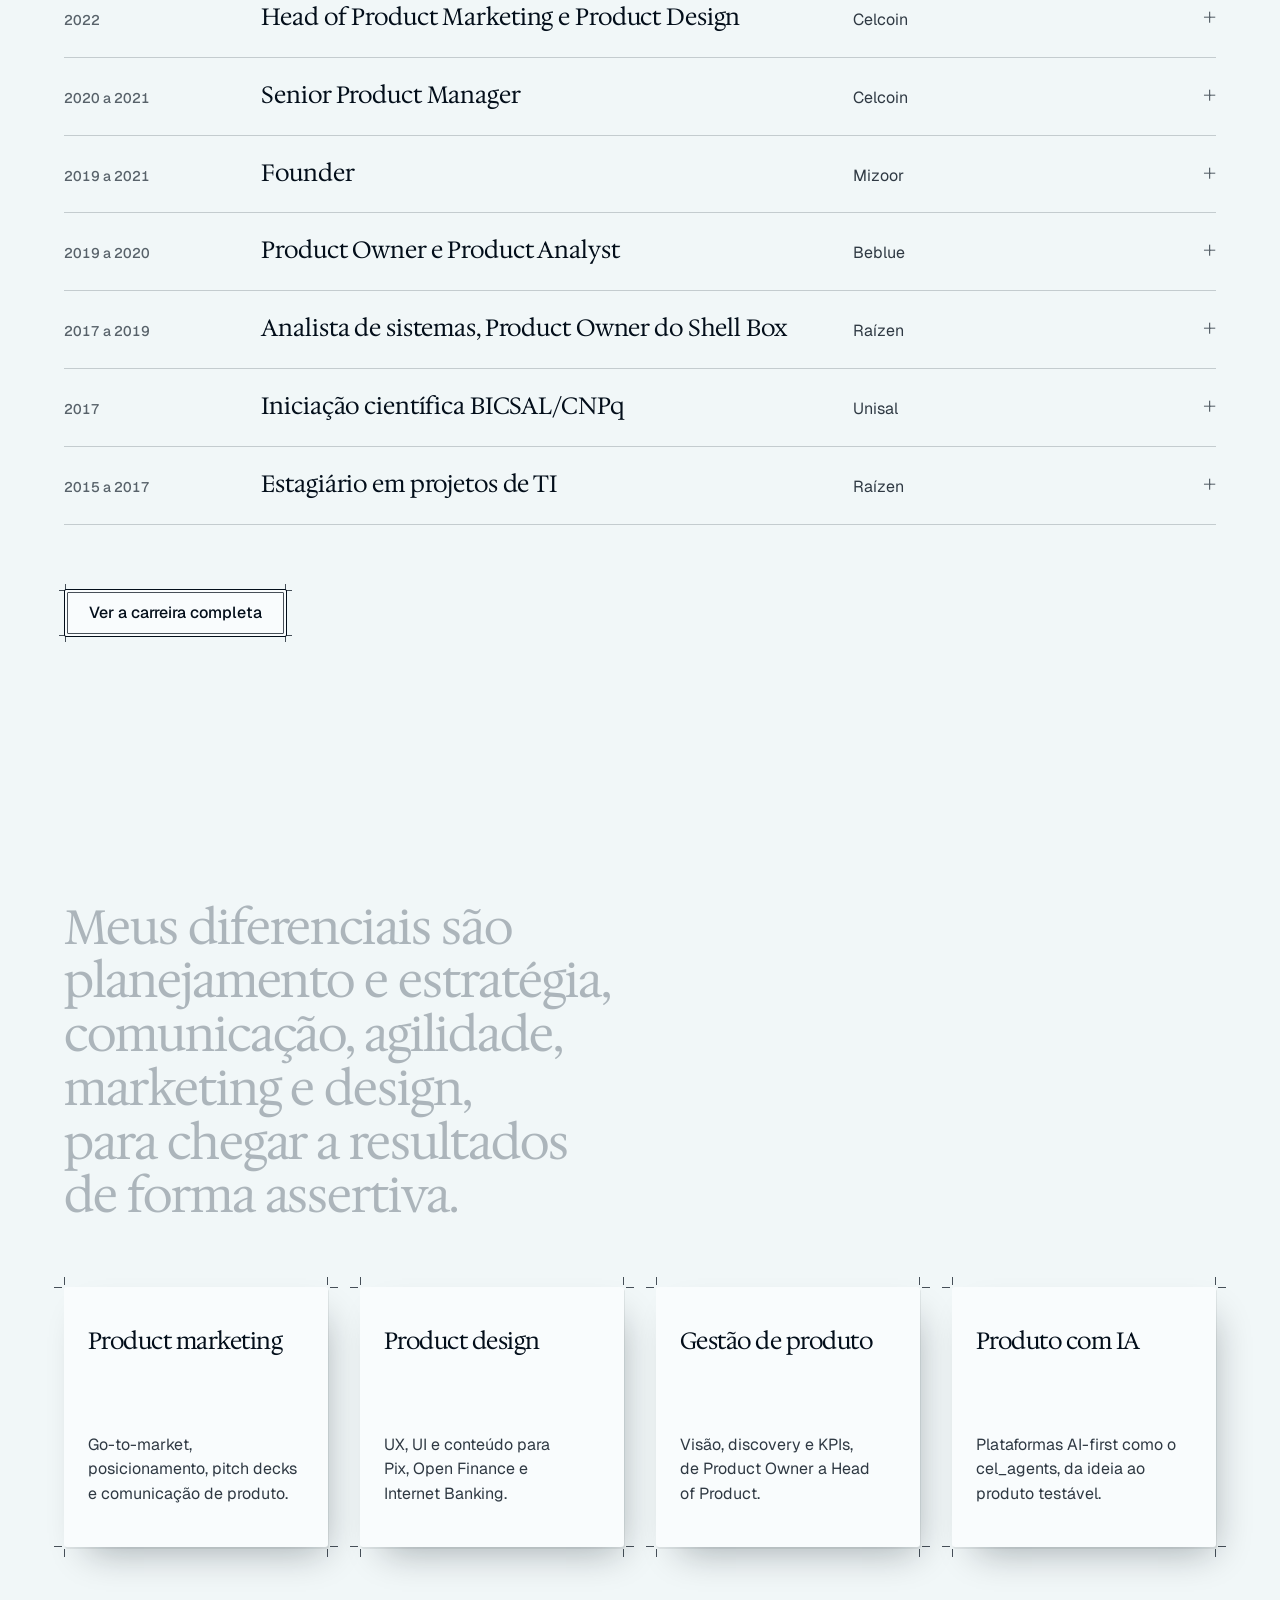
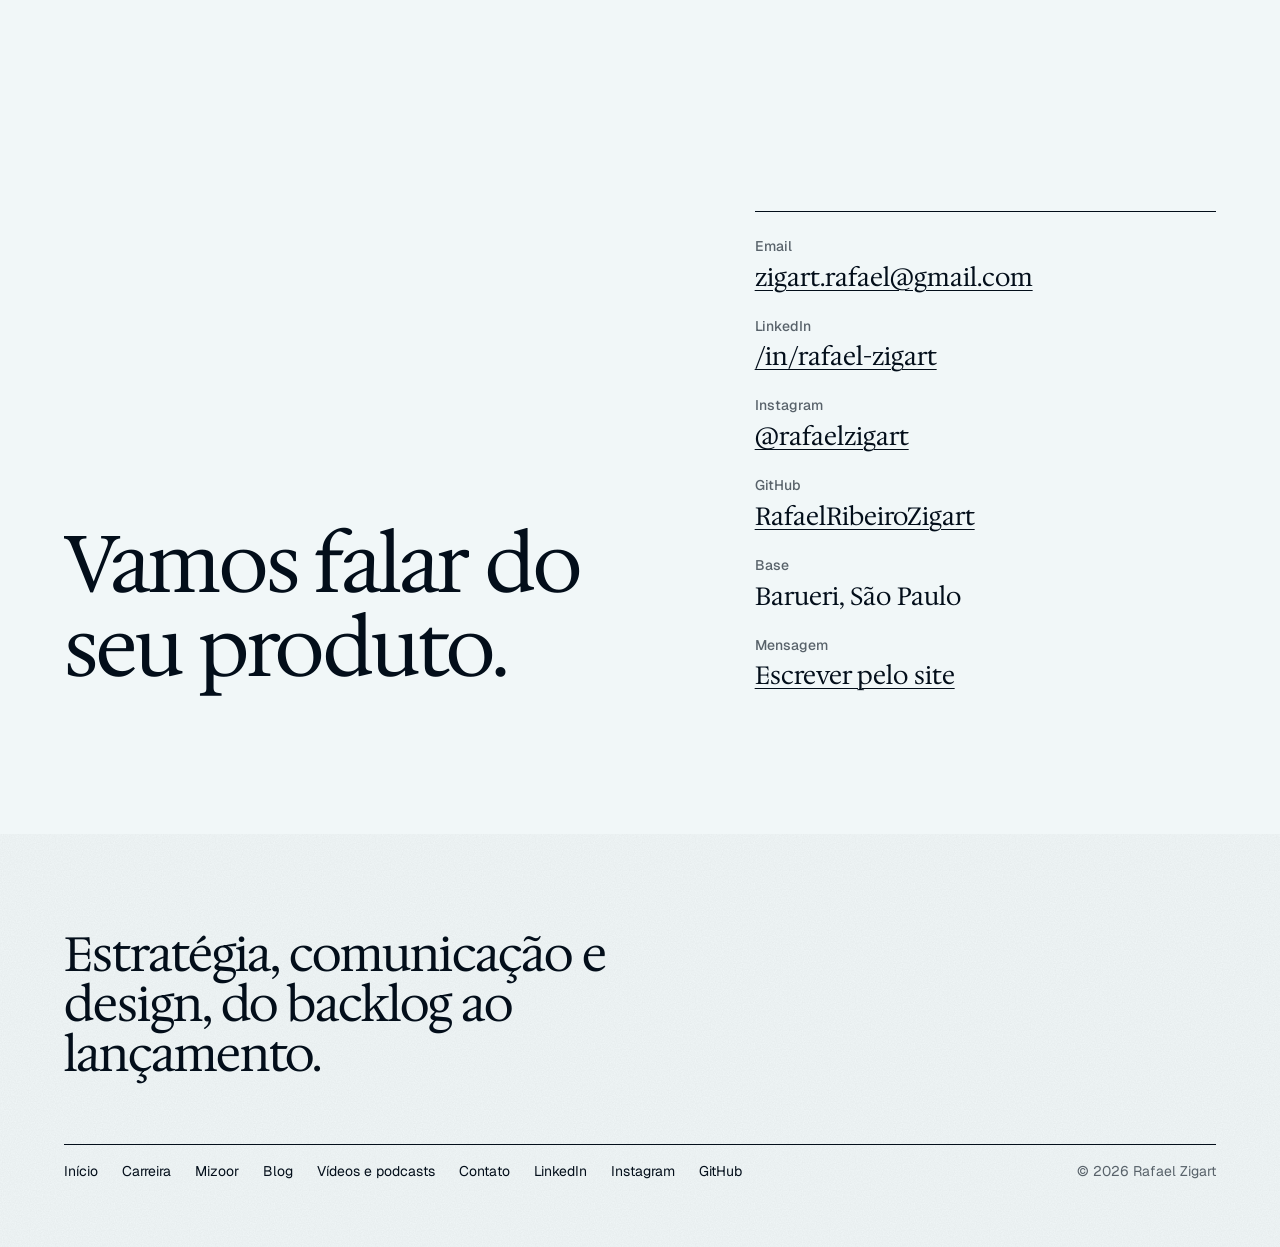
==== commit 9c0a0598: "Blog: posts dos episódios 1 e 3 do cel_agents, com diagramas e capas novas Co-Authored-By: Claude Op" ====
--- a/index.html
+++ b/index.html
@@ -108,11 +108,11 @@
           <span class="now__title">Produto, Design e Engenharia na mesma definição</span>
           <span class="now__go">Assistir no YouTube</span>
         </a>
-        <a class="now__card now__card--post crop" href="blog/ia-na-construcao-de-produtos-financeiros.html">
-          <img class="now__cover" src="images/blog/ia-na-construcao-de-produtos-financeiros.jpg" width="1600" height="900" alt="" loading="lazy">
+        <a class="now__card now__card--post crop" href="blog/produto-design-engenharia-mesma-definicao.html">
+          <img class="now__cover" src="images/blog/produto-design-engenharia-mesma-definicao.jpg" width="1600" height="900" alt="" loading="lazy">
           <span class="now__meta">No blog</span>
-          <span class="now__title now__title--l">O que muda quando a IA entra na construção de produtos.</span>
-          <span class="now__line">A conversa com Adriano Meirinho, em texto.</span>
+          <span class="now__title now__title--l">A velocidade vem de conectar as etapas.</span>
+          <span class="now__line">O episódio 3, em texto.</span>
           <span class="now__go">Ler o post</span>
         </a>
       </div>
@@ -122,7 +122,7 @@
   <section class="section" id="trajetoria" aria-labelledby="career-title">
     <div class="container">
       <div class="head"><h2 id="career-title">Onde trabalhei, do mais recente.</h2></div>
-      <ul class="set summary"><li><a class="sum" href="carreira.html#c1"><span class="sum__years">Hoje</span><span class="sum__role">Head de AI Product</span><span class="sum__org">Celcoin</span><span class="sum__go" aria-hidden="true">+</span></a></li><li><a class="sum" href="carreira.html#c2"><span class="sum__years">2022</span><span class="sum__role">Head of Product Marketing e Product Design</span><span class="sum__org">Celcoin</span><span class="sum__go" aria-hidden="true">+</span></a></li><li><a class="sum" href="carreira.html#c3"><span class="sum__years">2020 a 2021</span><span class="sum__role">Senior Product Manager</span><span class="sum__org">Celcoin</span><span class="sum__go" aria-hidden="true">+</span></a></li><li><a class="sum" href="mizoor.html"><span class="sum__years">2019 a 2021</span><span class="sum__role">Founder</span><span class="sum__org">Mizoor</span><span class="sum__go" aria-hidden="true">+</span></a></li><li><a class="sum" href="carreira.html#c5"><span class="sum__years">2019 a 2020</span><span class="sum__role">Product Owner e Product Analyst</span><span class="sum__org">Beblue</span><span class="sum__go" aria-hidden="true">+</span></a></li><li><a class="sum" href="carreira.html#c6"><span class="sum__years">2017 a 2019</span><span class="sum__role">Analista de sistemas, Product Owner do Shell Box</span><span class="sum__org">Raízen</span><span class="sum__go" aria-hidden="true">+</span></a></li><li><a class="sum" href="carreira.html#c7"><span class="sum__years">2017</span><span class="sum__role">Iniciação científica BICSAL/CNPq</span><span class="sum__org">UNISAL</span><span class="sum__go" aria-hidden="true">+</span></a></li><li><a class="sum" href="carreira.html#c8"><span class="sum__years">2015 a 2017</span><span class="sum__role">Estagiário em projetos de TI</span><span class="sum__org">Raízen</span><span class="sum__go" aria-hidden="true">+</span></a></li></ul>
+      <ul class="set summary"><li><a class="sum" href="carreira.html#c1"><span class="sum__years">Hoje</span><span class="sum__role">Head de AI Product</span><span class="sum__org">Celcoin</span><span class="sum__go" aria-hidden="true">+</span></a></li><li><a class="sum" href="carreira.html#c2"><span class="sum__years">2022</span><span class="sum__role">Head of Product Marketing e Product Design</span><span class="sum__org">Celcoin</span><span class="sum__go" aria-hidden="true">+</span></a></li><li><a class="sum" href="carreira.html#c3"><span class="sum__years">2020 a 2021</span><span class="sum__role">Senior Product Manager</span><span class="sum__org">Celcoin</span><span class="sum__go" aria-hidden="true">+</span></a></li><li><a class="sum" href="mizoor.html"><span class="sum__years">2019 a 2021</span><span class="sum__role">Founder</span><span class="sum__org">Mizoor</span><span class="sum__go" aria-hidden="true">+</span></a></li><li><a class="sum" href="carreira.html#c5"><span class="sum__years">2019 a 2020</span><span class="sum__role">Product Owner e Product Analyst</span><span class="sum__org">Beblue</span><span class="sum__go" aria-hidden="true">+</span></a></li><li><a class="sum" href="carreira.html#c6"><span class="sum__years">2017 a 2019</span><span class="sum__role">Analista de sistemas, Product Owner do Shell Box</span><span class="sum__org">Raízen</span><span class="sum__go" aria-hidden="true">+</span></a></li><li><a class="sum" href="carreira.html#c7"><span class="sum__years">2017</span><span class="sum__role">Iniciação científica BICSAL/CNPq</span><span class="sum__org">Unisal</span><span class="sum__go" aria-hidden="true">+</span></a></li><li><a class="sum" href="carreira.html#c8"><span class="sum__years">2015 a 2017</span><span class="sum__role">Estagiário em projetos de TI</span><span class="sum__org">Raízen</span><span class="sum__go" aria-hidden="true">+</span></a></li></ul>
       <div class="summary__more"><a class="btn crop" href="carreira.html">Ver a carreira completa</a></div>
     </div>
   </section>
--- a/css/site.css
+++ b/css/site.css
@@ -8,6 +8,7 @@
 /* Hallmark · dismissed F7 · every printed piece is the same paper sheet by the Studio theme rule: one shadow, for paper objects only */
 /* Hallmark · dismissed 23 · the curtain accent is a 1px baseline rule drawn by a gradient sized 100% x 1px, not a fill */
 /* Hallmark · dismissed 59 · mizoor.html is a case page with two chapters, the product today and how it began, each with its own sections */
+/* Hallmark · dismissed 41 · --mz-green-ink and --wf-bg are both light paper tones on dark green, a token pair not a label clash */
 @import url("./tokens.css");
 @import url("./base.css");
 
@@ -642,3 +643,213 @@
 .shot figcaption { margin-top: var(--space-sm); font-size: var(--text-sm); font-weight: 500; color: var(--color-muted); }
 .shots { display: grid; grid-template-columns: repeat(2, minmax(0, 1fr)); gap: var(--gap-columns); margin-top: var(--space-2xl); }
 @media (max-width: 40rem) { .shots { grid-template-columns: minmax(0, 1fr); } }
+
+/* Mizoor case: the product's own green carries the page */
+:root { --mz-green: oklch(38% 0.065 160); --mz-green-2: oklch(31% 0.055 160); --mz-green-ink: oklch(97.5% 0.008 150); --mz-lime: oklch(87% 0.16 118); --mz-tint: oklch(95.5% 0.018 155); --mz-shadow: oklch(15% 0.05 160 / 0.7); }
+.mzx-hero { background: var(--mz-green); color: var(--mz-green-ink); padding-block: var(--space-3xl); overflow: hidden; --color-focus: var(--mz-lime); }
+.mzx-hero__grid { display: grid; grid-template-columns: repeat(12, minmax(0, 1fr)); column-gap: var(--gap-columns); row-gap: var(--space-2xl); align-items: center; }
+.mzx-hero__text { grid-column: 1 / 6; display: grid; gap: var(--space-lg); justify-items: start; }
+.mzx-hero h1 { font-size: clamp(4rem, 9vw, 8.5rem); line-height: 0.92; color: var(--mz-green-ink); }
+.mzx-hero .lead { color: color-mix(in oklab, var(--mz-green-ink) 86%, var(--mz-green)); max-width: 30ch; }
+.mzx-meta { font-size: var(--text-sm); font-weight: 500; color: var(--mz-lime); }
+.mzx-hero__shot { grid-column: 6 / 13; margin: 0 calc(-1 * var(--gutter)) 0 0; transform: rotate(-2deg) translateX(4%); }
+.mzx-hero__shot img { display: block; width: 100%; height: auto; border-radius: 14px; box-shadow: 0 30px 60px -24px var(--mz-shadow); }
+.mzx-btn { background: var(--mz-lime); color: var(--mz-green-2); border-color: var(--mz-lime); }
+.mzx-btn::after { border-color: color-mix(in oklab, var(--mz-green-2) 40%, transparent); }
+.mzx-btn:hover { background: color-mix(in oklab, var(--mz-lime) 85%, var(--mz-green-ink)); }
+.mzx-link { color: var(--mz-green-ink); }
+.mzx-link:hover { text-decoration-color: var(--mz-lime); }
+.mzx-band { background: var(--mz-tint); }
+.mzx-fronts { display: grid; grid-template-columns: repeat(3, minmax(0, 1fr)); gap: var(--gap-columns); margin: 0; padding: 0; list-style: none; border-top: var(--rule-hair) solid var(--color-ink); }
+.mzx-fronts li { display: grid; gap: var(--space-sm); padding-top: var(--space-lg); }
+.mzx-fronts__n { font: 400 var(--text-display-s)/1 var(--font-display); color: var(--mz-green); font-variant-numeric: tabular-nums; }
+.mzx-fronts h3 { font-size: var(--text-title); }
+.mzx-fronts p { color: var(--color-ink-2); }
+.mzx-tour { display: grid; grid-template-columns: repeat(12, minmax(0, 1fr)); column-gap: var(--gap-columns); row-gap: var(--space-xl); align-items: start; }
+.mzx-tour__tabs { grid-column: 1 / 5; display: grid; gap: var(--space-sm); }
+.mzx-tour__tabs button { display: block; min-height: 52px; white-space: nowrap; font: 400 var(--text-title)/1.2 var(--font-display); padding: var(--space-md) var(--space-lg); border: var(--rule-hair) solid transparent; border-radius: var(--radius-card); background: transparent; color: var(--color-ink); text-align: start; cursor: pointer; transition: background-color var(--dur-short) var(--ease-out), border-color var(--dur-short) var(--ease-out); }
+.mzx-tour__tabs button span { font: 400 var(--text-title)/1.2 var(--font-display); }
+.mzx-tour__tabs button small { font-size: var(--text-sm); color: var(--color-ink-2); line-height: 1.45; }
+.mzx-tour__tabs button:hover { background: var(--color-paper-hi); }
+.mzx-tour__tabs button:active { transform: translateY(1px); }
+.mzx-tour__tabs button[aria-selected="true"] { background: var(--color-paper-hi); border-color: var(--mz-green); box-shadow: inset 4px 0 0 var(--mz-green); }
+.mzx-tour__tabs button:focus-visible { outline: 2px solid var(--color-focus); outline-offset: 2px; }
+.mzx-tour__tabs button:disabled { opacity: 0.55; cursor: not-allowed; }
+.mzx-tour__stage { grid-column: 5 / 13; }
+.js .mzx-tour__stage .shot:not([hidden]) { animation: rise 420ms var(--ease-out) both; }
+.mzx-steps { display: grid; grid-template-columns: repeat(5, minmax(0, 1fr)); gap: var(--gap-columns); margin: 0; padding: 0; list-style: none; counter-reset: mzs; }
+.mzx-steps li { counter-increment: mzs; position: relative; display: grid; align-content: start; gap: var(--space-xs); padding-top: var(--space-xl); }
+.mzx-steps li::before { content: counter(mzs); display: grid; place-items: center; width: 44px; height: 44px; margin-bottom: var(--space-sm); border-radius: 50%; background: var(--mz-green); color: var(--mz-green-ink); font: 400 var(--text-lg)/1 var(--font-display); transition: transform 360ms var(--ease-out), background-color 360ms var(--ease-out); }
+.mzx-steps li::after { content: ""; position: absolute; top: calc(var(--space-xl) + 21px); left: 52px; right: calc(-1 * var(--gap-columns) + 8px); height: 2px; background: var(--mz-green); transform-origin: left center; transition: transform 420ms var(--ease-out); }
+.mzx-steps li:last-child::after { display: none; }
+.mzx-steps h3 { font-size: var(--text-title); }
+.mzx-steps p { color: var(--color-ink-2); }
+.mzx-steps.is-armed li::before { background: var(--color-paper-3); color: var(--color-ink-2); transform: scale(0.85); }
+.mzx-steps.is-armed li::after { transform: scaleX(0); }
+.mzx-steps.is-armed li.is-on::before { background: var(--mz-green); color: var(--mz-green-ink); transform: none; }
+.mzx-steps.is-armed li.is-on::after { transform: none; }
+.mzx-plans { display: grid; grid-template-columns: repeat(3, minmax(0, 1fr)); gap: var(--gap-columns); margin: 0; padding: 0; list-style: none; }
+.mzx-plans li { display: grid; align-content: start; gap: var(--space-sm); padding: var(--space-xl) var(--space-lg); background: var(--color-paper-hi); border-radius: var(--radius-card); box-shadow: var(--shadow-sheet); }
+.mzx-plans__free { background: var(--mz-green) !important; color: var(--mz-green-ink); }
+.mzx-plans__free p { color: var(--mz-green-ink) !important; }
+.mzx-plans__who { font-size: var(--text-sm); font-weight: 500; color: var(--color-muted); }
+.mzx-plans__price { font: 400 var(--text-display-s)/1 var(--font-display); letter-spacing: var(--tracking-display); font-variant-numeric: tabular-nums; }
+.mzx-plans__price small { font: 500 var(--text-md)/1 var(--font-body); letter-spacing: 0; color: var(--color-muted); margin-left: var(--space-2xs); }
+.mzx-plans li > p:last-child { color: var(--color-ink-2); }
+.mzx-origin { display: grid; grid-template-columns: repeat(12, minmax(0, 1fr)); column-gap: var(--gap-columns); row-gap: var(--space-xl); }
+.mzx-origin__figs { grid-column: 1 / 7; display: grid; grid-template-columns: repeat(2, minmax(0, 1fr)); gap: var(--gap-columns); margin: 0; }
+.mzx-origin__figs dt { font: 400 var(--text-display)/0.95 var(--font-display); letter-spacing: var(--tracking-display); color: var(--mz-green); font-variant-numeric: tabular-nums; }
+.mzx-origin__figs dd { margin: var(--space-sm) 0 0; color: var(--color-ink-2); }
+.mzx-origin__figs dd span { display: block; margin-top: var(--space-xs); font-size: var(--text-sm); font-weight: 500; color: var(--color-muted); }
+.mzx-origin__personas { grid-column: 8 / 13; margin: 0; padding: 0; list-style: none; display: grid; gap: var(--space-sm); border-top: var(--rule-hair) solid var(--color-ink); padding-top: var(--space-md); }
+.mzx-origin__personas li { color: var(--color-ink-2); }
+.mzx-origin__personas b { font-weight: 500; color: var(--color-ink); }
+.mzx-stack { margin-top: var(--space-2xl); font-size: var(--text-sm); color: var(--color-muted); }
+@media (max-width: 60rem) {
+  .mzx-hero__grid, .mzx-tour, .mzx-origin { grid-template-columns: minmax(0, 1fr); }
+  .mzx-hero__grid > *, .mzx-tour > *, .mzx-origin > * { grid-column: 1 / -1 !important; }
+  .mzx-hero__shot { margin: 0; transform: rotate(-2deg); }
+  .mzx-fronts, .mzx-plans { grid-template-columns: minmax(0, 1fr); }
+  .mzx-steps { grid-template-columns: repeat(2, minmax(0, 1fr)); }
+  .mzx-steps li::after { display: none; }
+}
+@media (max-width: 40rem) { .mzx-steps, .mzx-origin__figs { grid-template-columns: minmax(0, 1fr); } }
+@media (prefers-reduced-motion: reduce) { .mzx-steps li::before, .mzx-steps li::after, .mzx-tour__tabs button { transition: none; } .js .mzx-tour__stage .shot:not([hidden]) { animation: none; } }
+
+/* Mizoor in pixels */
+:root { --mz-pix-1: oklch(33% 0.06 160); --mz-pix-2: oklch(45% 0.09 152); --mz-pix-3: oklch(62% 0.13 138); --font-pixel: var(--font-outlier); }
+.mzx-hero { position: relative; padding-bottom: calc(var(--space-3xl) + 120px); }
+.mzx-hero > .container { position: relative; z-index: 1; }
+.mzx-scene { position: absolute; left: 0; right: 0; bottom: 0; width: 100%; height: 168px; z-index: 0; pointer-events: none; }
+.mzx-band { position: relative; }
+.mzx-band::before, .mzx-band::after { content: ""; position: absolute; left: 0; right: 0; height: 12px; background: linear-gradient(90deg, var(--mz-tint) 50%, transparent 0) 0 0 / 24px 12px repeat-x; pointer-events: none; }
+.mzx-band::before { top: -12px; }
+.mzx-band::after { bottom: -12px; background-position: 12px 0; }
+.mzx-fronts__n { font-family: var(--font-pixel); font-size: var(--text-section); letter-spacing: 0; }
+.mzx-steps li::before { border-radius: 2px; font-family: var(--font-pixel); font-size: var(--text-md); box-shadow: 4px 4px 0 var(--mz-pix-3); }
+.mzx-steps.is-armed li::before { box-shadow: none; }
+.mzx-steps.is-armed li.is-on::before { box-shadow: 4px 4px 0 var(--mz-pix-3); }
+.mzx-steps li::after { height: 4px; background: repeating-linear-gradient(90deg, var(--mz-green) 0 8px, transparent 8px 12px); }
+.mzx-plans__free { box-shadow: 6px 6px 0 var(--mz-lime) !important; }
+.mzx-plans__price { font-family: var(--font-display); }
+.mzx-meta, .mzx-plans__who { font-family: var(--font-pixel); font-size: var(--text-xs); }
+
+/* Mizoor wireframes: the real screens redrawn in lines */
+:root { --wf-bg: oklch(98.5% 0.008 150); --wf-line: oklch(38% 0.065 160); --wf-soft: oklch(90% 0.03 150); --wf-fill: oklch(94% 0.025 150); }
+.wf { position: relative; aspect-ratio: 16 / 10; overflow: hidden; border: 2px solid var(--wf-line); border-radius: 12px; background: var(--wf-bg); color: var(--wf-line); font: 500 clamp(8px, 0.85vw, 12px)/1.2 var(--font-body); box-shadow: 8px 8px 0 var(--wf-soft); }
+.wf i, .wf b, .wf em { font-style: normal; }
+.wf__logo { display: inline-grid; place-items: center; width: 2.2em; height: 2.2em; border: 2px solid var(--wf-line); border-radius: 4px; font: 400 1em/1 var(--font-outlier); }
+.wf__line { display: block; height: 0.6em; width: 70%; border-radius: 2px; background: var(--wf-soft); }
+.wf__line--s { width: 45%; }
+.wf__btn { display: inline-block; padding: 0.6em 1.2em; border-radius: 99px; background: var(--wf-line); color: var(--wf-bg); font-weight: 500; }
+.wf__input { padding: 0.55em 1em; border: 1.5px solid var(--wf-line); border-radius: 99px; color: var(--color-muted); }
+/* home */
+.wf--home .wf__bar { position: absolute; z-index: 2; inset: 0 0 auto; display: flex; align-items: center; gap: 0.8em; padding: 1.2em 1.6em; color: var(--wf-bg); }
+.wf--home .wf__bar .wf__logo { border-color: var(--wf-bg); }
+.wf__pills { display: flex; gap: 1.2em; margin-inline: auto; padding: 0.5em 1.2em; border: 1.5px solid color-mix(in oklab, var(--wf-bg) 60%, transparent); border-radius: 99px; }
+.wf__cta { padding: 0.55em 1em; border-radius: 99px; background: var(--wf-bg); color: var(--wf-line); }
+.wf__heroimg { position: absolute; inset: 0; color: var(--wf-bg); background: var(--wf-line); background-image: repeating-linear-gradient(0deg, transparent 0 11px, color-mix(in oklab, var(--wf-bg) 8%, transparent) 11px 12px), repeating-linear-gradient(90deg, transparent 0 11px, color-mix(in oklab, var(--wf-bg) 8%, transparent) 11px 12px); }
+.wf__court { position: absolute; top: 18%; bottom: 10%; left: 46%; right: 8%; border: 2px solid color-mix(in oklab, var(--wf-bg) 45%, transparent); }
+.wf__court::before { content: ""; position: absolute; top: 0; bottom: 0; left: 50%; border-left: 2px solid color-mix(in oklab, var(--wf-bg) 45%, transparent); }
+.wf__court::after { content: ""; position: absolute; inset: 22% 18%; border: 1.5px dashed color-mix(in oklab, var(--wf-bg) 35%, transparent); }
+.wf--home .wf__body { position: absolute; z-index: 2; left: 6%; top: 26%; width: 56%; display: grid; gap: 0.9em; color: var(--wf-bg); }
+.wf__tag { justify-self: start; padding: 0.4em 0.9em; border: 1.5px solid color-mix(in oklab, var(--wf-bg) 60%, transparent); border-radius: 99px; }
+.wf__h { margin: 0; font: 400 3em/1 var(--font-display); letter-spacing: -0.02em; color: var(--wf-bg); }
+.wf__h em { color: var(--mz-lime); }
+.wf--home .wf__line { background: color-mix(in oklab, var(--wf-bg) 35%, transparent); }
+.wf__search { display: grid; grid-template-columns: 1fr 1fr auto; gap: 0.6em; margin-top: 0.6em; }
+.wf__search span { padding: 0.9em 1.1em; border-radius: 99px; background: var(--wf-bg); color: var(--wf-line); }
+.wf__search b { width: 2.8em; border-radius: 50%; background: var(--mz-lime); }
+/* app shell */
+.wf--app { display: grid; grid-template-columns: 9% 1fr; }
+.wf__side { display: grid; align-content: start; justify-items: center; gap: 1.3em; padding-top: 1.2em; background: var(--wf-line); }
+.wf__side .wf__logo { border-color: var(--wf-bg); color: var(--wf-bg); }
+.wf__side i { width: 2em; height: 2em; border: 1.5px solid color-mix(in oklab, var(--wf-bg) 55%, transparent); border-radius: 4px; }
+.wf__side i.on { background: color-mix(in oklab, var(--wf-bg) 25%, transparent); }
+.wf__main { display: grid; align-content: start; gap: 0.9em; padding: 0 1.4em 1.4em; min-width: 0; }
+.wf__top { display: flex; align-items: center; gap: 1em; min-height: 3.4em; border-bottom: 1.5px solid var(--wf-soft); margin-inline: -1.4em; padding-inline: 1.4em; }
+.wf__top b { font: 400 1.4em/1 var(--font-display); color: var(--color-ink); }
+.wf__input--s { margin-left: auto; width: 40%; }
+.wf__filters { display: flex; flex-wrap: wrap; gap: 0.5em; }
+.wf__filters i { padding: 0.55em 1em; border: 1.5px solid var(--wf-soft); border-radius: 99px; }
+.wf__filters .wf__input { width: 26%; }
+.wf__split { display: grid; grid-template-columns: 1fr 1fr; gap: 1em; margin-inline: -1.4em; margin-bottom: -1.4em; height: 100%; min-height: 0; }
+.wf__list { display: grid; place-content: center; justify-items: center; gap: 0.9em; text-align: center; color: var(--color-ink); }
+.wf__list p { margin: 0; font: 400 1.4em/1.15 var(--font-display); max-width: 12em; }
+.wf__empty { width: 4em; height: 4em; border-radius: 50%; background: var(--wf-fill); border: 1.5px dashed var(--wf-line); }
+.wf__map { position: relative; background: var(--wf-fill); background-image: repeating-linear-gradient(0deg, transparent 0 23px, var(--wf-soft) 23px 24px), repeating-linear-gradient(90deg, transparent 0 23px, var(--wf-soft) 23px 24px); }
+.wf__road { position: absolute; background: var(--wf-bg); border: 1px solid var(--wf-soft); }
+.wf__road--a { left: 0; right: 0; top: 62%; height: 0.8em; }
+.wf__road--b { top: 0; bottom: 0; left: 30%; width: 0.8em; }
+.wf__road--c { top: 0; bottom: 0; left: 72%; width: 0.8em; transform: skewX(-8deg); }
+.wf__pin { position: absolute; top: 8%; left: 22%; width: 52%; display: grid; justify-items: center; gap: 0.5em; padding: 1em; border-radius: 10px; background: var(--wf-bg); border: 2px solid var(--wf-line); color: var(--color-ink); box-shadow: 4px 4px 0 var(--wf-soft); }
+.wf__pin small { padding: 0.25em 0.8em; border-radius: 99px; background: var(--mz-lime); color: var(--mz-green-2); }
+.wf__dot { position: absolute; left: 46%; top: 68%; width: 1.8em; height: 1.8em; border-radius: 50%; background: var(--wf-line); outline: 3px solid var(--wf-bg); }
+.wf__cards { display: grid; grid-template-columns: 1fr 1fr; gap: 0.8em; }
+.wf__card { display: grid; gap: 0.7em; align-content: start; min-height: 6em; padding: 1em; border-radius: 8px; color: var(--wf-bg); }
+.wf__card .wf__line { background: color-mix(in oklab, var(--wf-bg) 40%, transparent); }
+.wf__card--a { background: var(--wf-line); color: var(--wf-bg); }
+.wf__card--b { background: color-mix(in oklab, var(--wf-line) 70%, var(--mz-lime)); }
+.wf__panel { display: grid; gap: 0.7em; padding: 1em; border: 1.5px solid var(--wf-soft); border-radius: 8px; color: var(--color-ink); }
+.wf__panel > b:first-child { font: 400 1.15em/1 var(--font-display); }
+.wf__panel--s { grid-template-columns: 1fr auto; align-items: center; }
+.wf__progress { display: grid; grid-template-columns: 1fr auto; gap: 0.5em; padding: 0.7em; border-radius: 6px; background: var(--wf-fill); }
+.wf__progress i { grid-column: 1 / -1; height: 0.5em; border-radius: 99px; background: var(--wf-line); }
+.wf__row { display: flex; align-items: center; gap: 0.7em; }
+.wf__row small { display: block; color: var(--color-muted); }
+.wf__sq { display: grid; place-items: center; width: 2.4em; height: 2.4em; border-radius: 6px; background: var(--wf-line); color: var(--wf-bg); font-family: var(--font-outlier); }
+.wf__btn--w { text-align: center; border-radius: 6px; }
+.wf--flat { box-shadow: none; }
+.mzx-hero__shot .wf { font-size: clamp(7px, 0.8vw, 11px); box-shadow: 10px 10px 0 var(--mz-pix-1); border-color: var(--mz-green-ink); }
+.shot .wf { box-shadow: none; }
+@media (max-width: 60rem) { .wf { font-size: 1.6vw; } .mzx-hero__shot .wf { font-size: 1.5vw; } }
+.wf--explore .wf__main { grid-template-rows: auto auto 1fr; height: 100%; }
+.wf--explore .wf__split { height: auto; }
+.wf--inicio { aspect-ratio: auto; }
+.wf--inicio .wf__main { padding-bottom: 1.4em; }
+.wf--inicio .wf__card { min-height: 7em; }
+.wf__search b { width: auto; aspect-ratio: 1; align-self: center; height: 2.8em; }
+
+/* Article blocks: watch link, flow diagrams, stat, pull quote, lists */
+.article__meta span + span::before { content: none; }
+.watch { display: flex; align-items: center; gap: var(--space-md); padding: var(--space-md) var(--space-lg); border-radius: var(--radius-card); background: var(--color-paper-hi); box-shadow: var(--shadow-sheet); color: var(--color-ink); text-decoration: none; --o: 10px; --l: 8px; transition: transform var(--dur-short) var(--ease-out); }
+.watch:hover { transform: translateY(-2px); }
+.watch:active { transform: none; }
+.watch:focus-visible { outline: 2px solid var(--color-focus); outline-offset: 4px; }
+.watch b { display: block; font: 400 var(--text-lg)/1.2 var(--font-display); }
+.watch small { display: block; font-size: var(--text-sm); color: var(--color-muted); }
+.watch__play { flex-shrink: 0; width: 44px; height: 44px; border-radius: 4px; background: var(--color-accent); box-shadow: 4px 4px 0 var(--pixel-3); clip-path: none; position: relative; }
+.watch__play::after { content: ""; position: absolute; left: 17px; top: 13px; width: 14px; height: 18px; background: var(--color-accent-ink); clip-path: polygon(0 0, 100% 50%, 0 100%); }
+.flow { margin: var(--space-md) 0; padding: var(--space-xl) var(--space-lg); border-radius: var(--radius-card); background: var(--color-paper-2); }
+.flow__cap { margin-bottom: var(--space-lg); font-size: var(--text-sm); font-weight: 500; color: var(--color-muted); }
+.flow__row { display: grid; grid-template-columns: repeat(4, minmax(0, 1fr)); gap: var(--space-lg); margin: 0; padding: 0; list-style: none; }
+.flow__node { position: relative; display: grid; place-items: center; min-height: 84px; padding: var(--space-sm); border: 1.5px solid var(--color-ink-2); border-radius: 4px; background: var(--color-paper-hi); font: 400 var(--text-md)/1.25 var(--font-display); color: var(--color-ink); text-align: center; }
+.flow__node--src { border-style: dashed; }
+.flow__node:not(:last-child)::after { content: ""; position: absolute; right: calc(-1 * var(--space-lg)); top: 50%; width: var(--space-lg); height: 2px; background: repeating-linear-gradient(90deg, var(--color-accent) 0 4px, transparent 4px 7px); }
+.flow__loop { margin-top: var(--space-md); font-size: var(--text-sm); color: var(--color-ink-2); }
+.flow__hub { display: grid; gap: var(--space-lg); justify-items: center; }
+.flow__core { margin: 0; padding: var(--space-md) var(--space-xl); border-radius: 4px; background: var(--color-accent); color: var(--color-accent-ink); font: 400 var(--text-lg)/1.2 var(--font-display); text-align: center; box-shadow: 6px 6px 0 var(--pixel-3); }
+.flow__core small { display: block; margin-top: var(--space-2xs); font: 500 var(--text-sm)/1.3 var(--font-body); color: var(--color-accent-ink); }
+.flow__spokes { display: grid; grid-template-columns: repeat(3, minmax(0, 1fr)); gap: var(--space-md); width: 100%; margin: 0; padding: var(--space-md) 0 0; list-style: none; border-top: 2px dashed var(--color-accent); }
+.flow__spokes li { padding: var(--space-sm) var(--space-md); border: 1.5px solid var(--color-ink-2); border-radius: 4px; background: var(--color-paper-hi); font-size: var(--text-sm); line-height: 1.4; color: var(--color-ink-2); }
+.flow__spokes b { display: block; font: 400 var(--text-md)/1.2 var(--font-display); color: var(--color-ink); }
+.stat { display: grid; grid-template-columns: auto minmax(0, 1fr); gap: var(--space-lg); align-items: center; margin: var(--space-md) 0; padding: var(--space-lg) 0; border-top: var(--rule-hair) solid var(--color-ink); border-bottom: var(--rule-hair) solid var(--color-ink); }
+.stat b { font: 400 var(--text-display-s)/1 var(--font-display); letter-spacing: var(--tracking-display); color: var(--color-accent); white-space: nowrap; font-variant-numeric: tabular-nums; }
+.stat span { color: var(--color-ink-2); }
+.pull { position: relative; margin: var(--space-xl) 0; padding: var(--space-lg) 0 0; border-top: var(--rule-hair) solid var(--color-ink); }
+.pull::before { content: ""; position: absolute; left: 0; top: -6px; width: 12px; height: 12px; background: var(--color-accent); }
+.pull p { font: 400 var(--text-xl)/1.35 var(--font-display); color: var(--color-ink); }
+.qs, .takeaways { margin: 0; padding: 0; list-style: none; display: grid; gap: var(--space-sm); }
+.qs li, .takeaways li { position: relative; padding-left: var(--space-lg); }
+.qs li::before, .takeaways li::before { content: ""; position: absolute; left: 0; top: 0.65em; width: 8px; height: 8px; background: var(--color-accent); border-radius: 1px; }
+.takeaways b { color: var(--color-ink); font-weight: 500; }
+.roles { margin: 0; display: grid; gap: var(--space-sm); }
+.roles > div { display: grid; grid-template-columns: 9rem minmax(0, 1fr); gap: var(--space-md); padding-block: var(--space-sm); border-top: var(--rule-hair) solid var(--color-rule); }
+.roles dt { font: 400 var(--text-lg)/1.3 var(--font-display); color: var(--color-ink); }
+.roles dd { margin: 0; }
+@media (max-width: 40rem) {
+  .flow__row, .flow__spokes { grid-template-columns: minmax(0, 1fr); }
+  .flow__node:not(:last-child)::after { right: auto; left: 50%; top: auto; bottom: calc(-1 * var(--space-lg)); width: 2px; height: var(--space-lg); background: repeating-linear-gradient(180deg, var(--color-accent) 0 4px, transparent 4px 7px); }
+  .stat, .roles > div { grid-template-columns: minmax(0, 1fr); }
+}
+@media (prefers-reduced-motion: reduce) { .watch { transition: none; } .watch:hover { transform: none; } }
